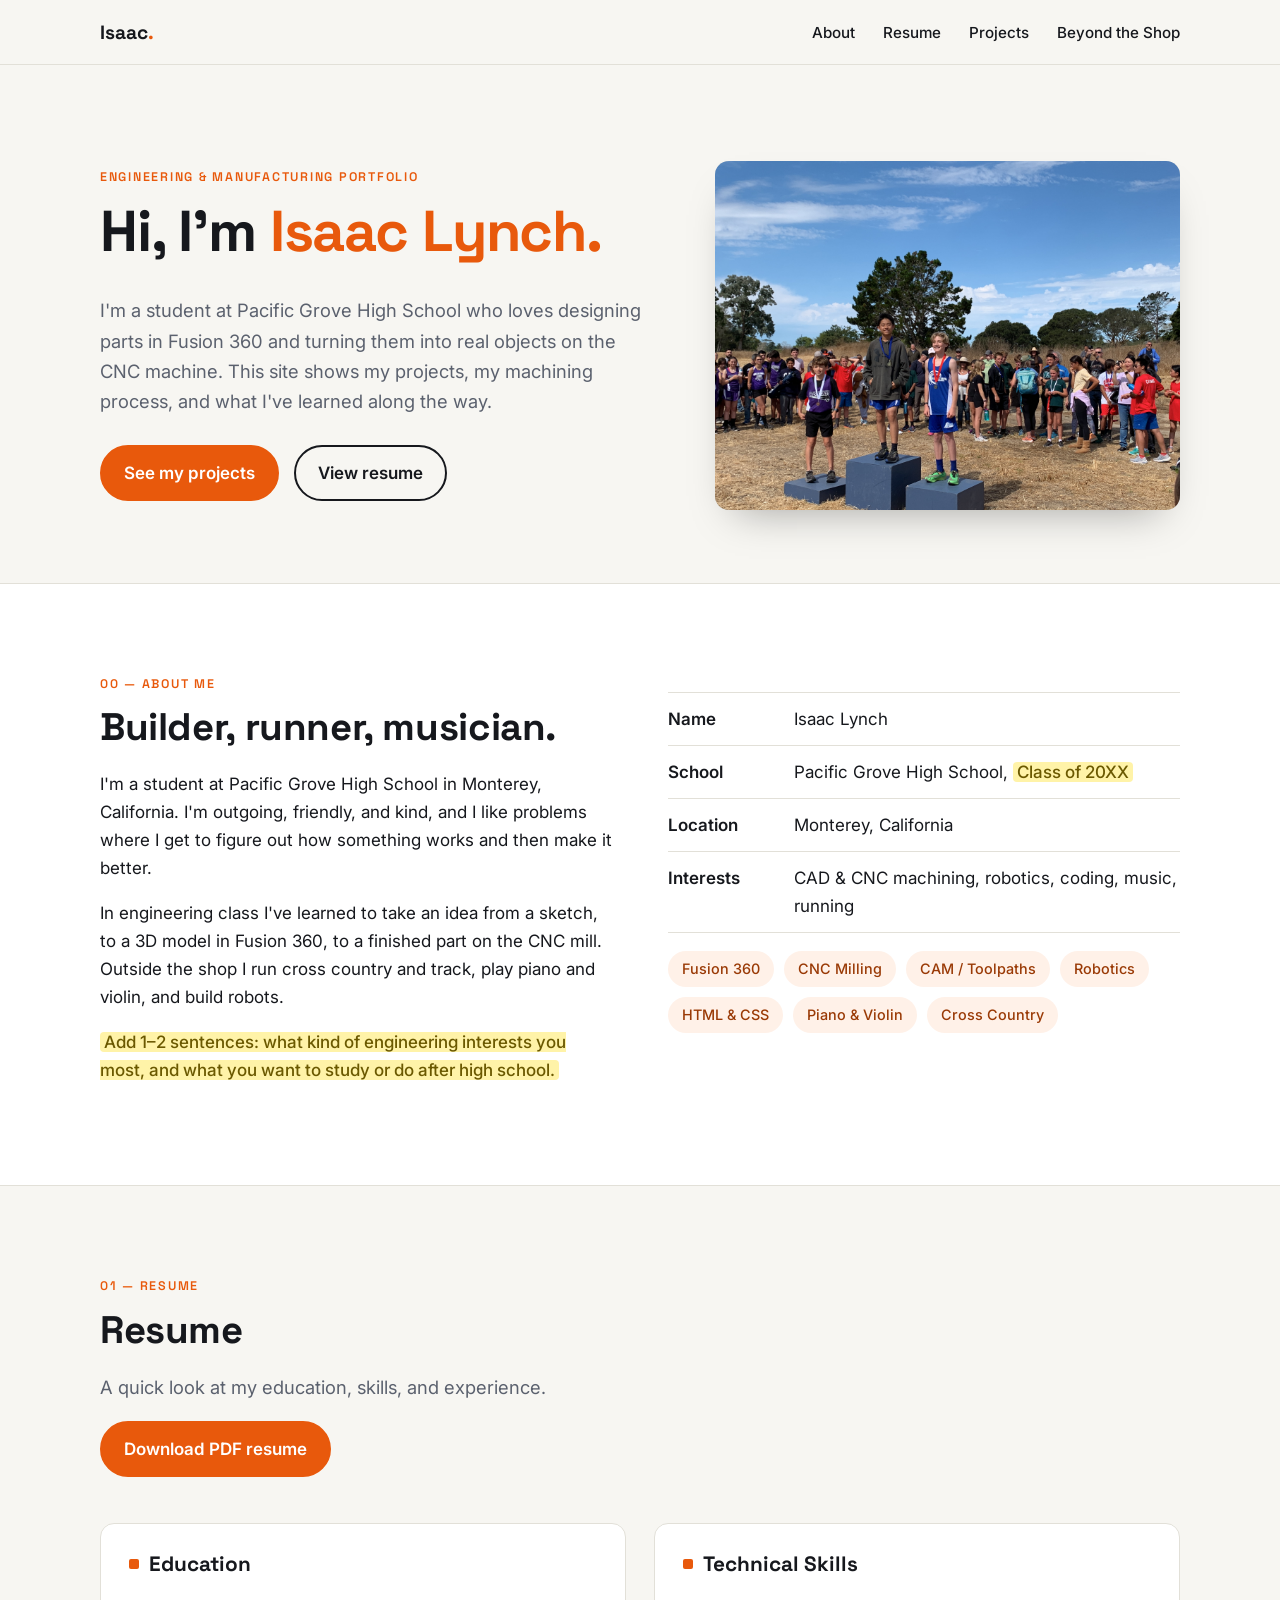
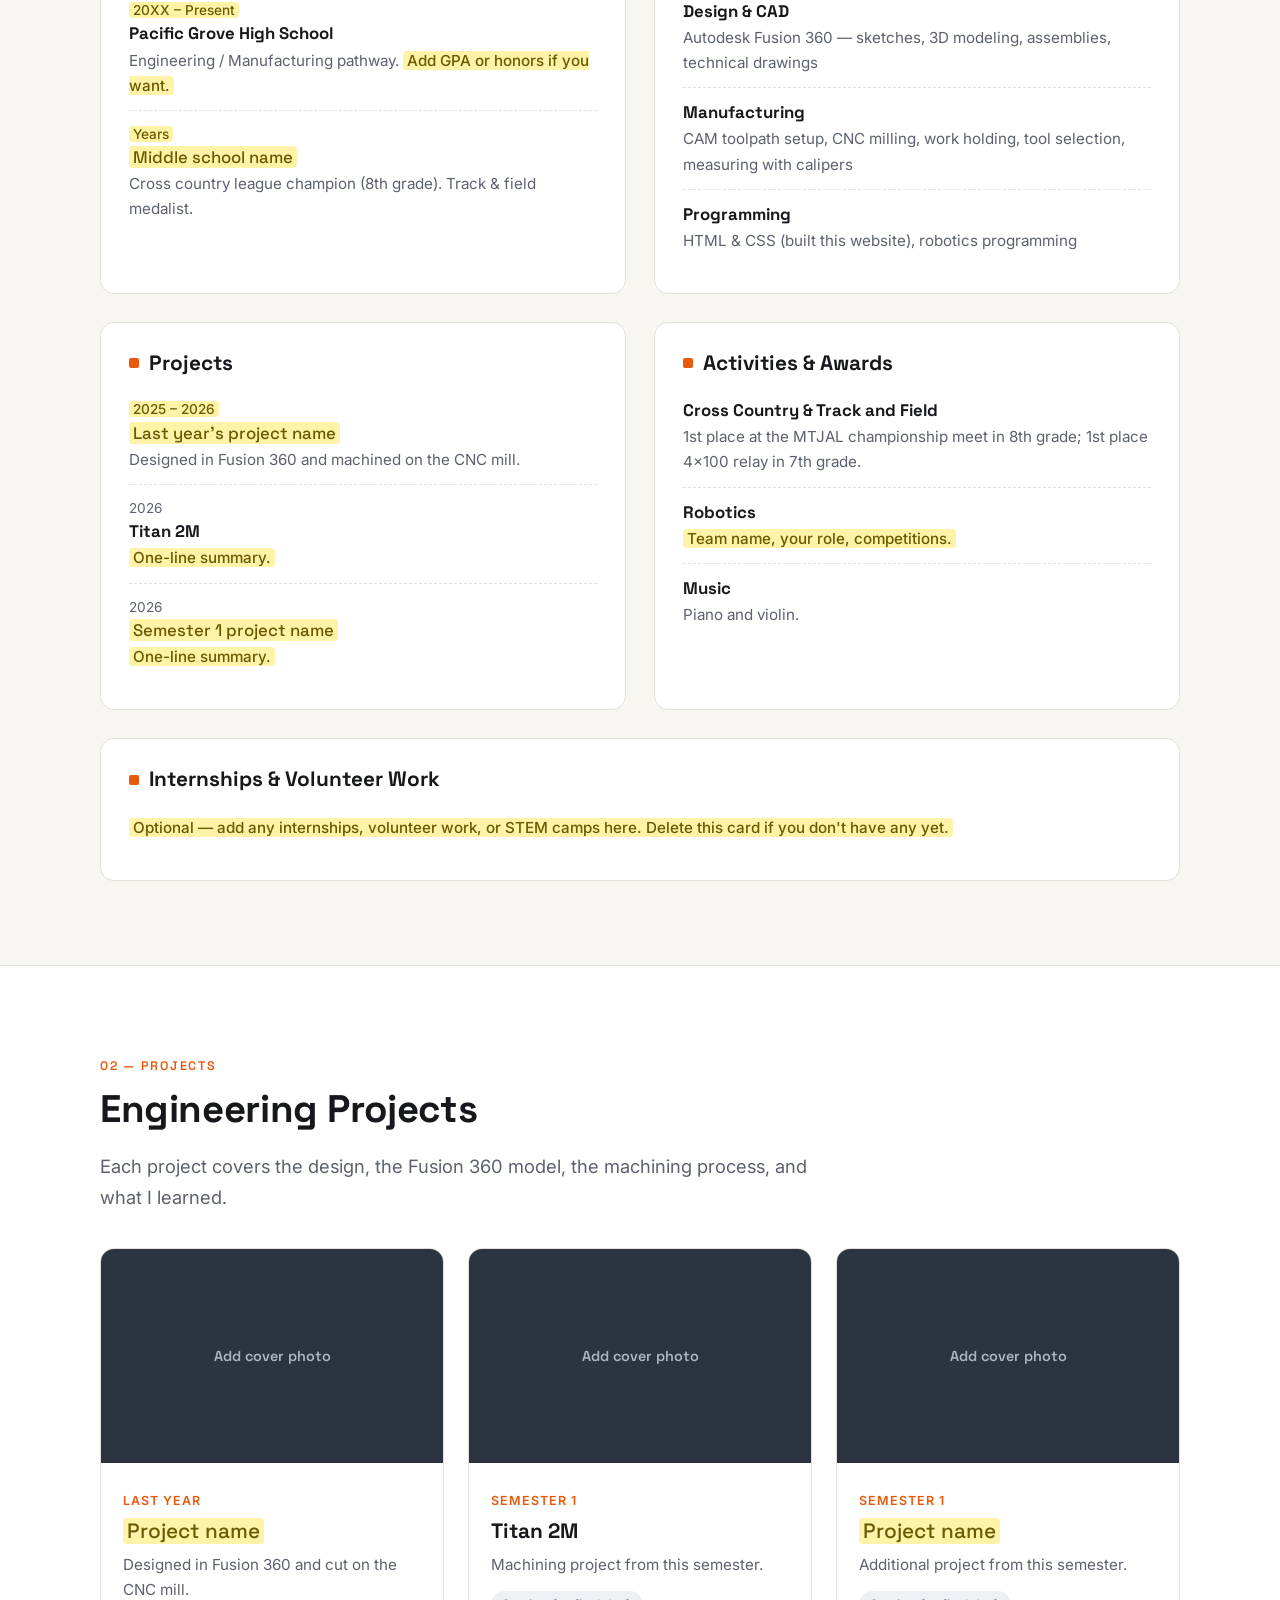
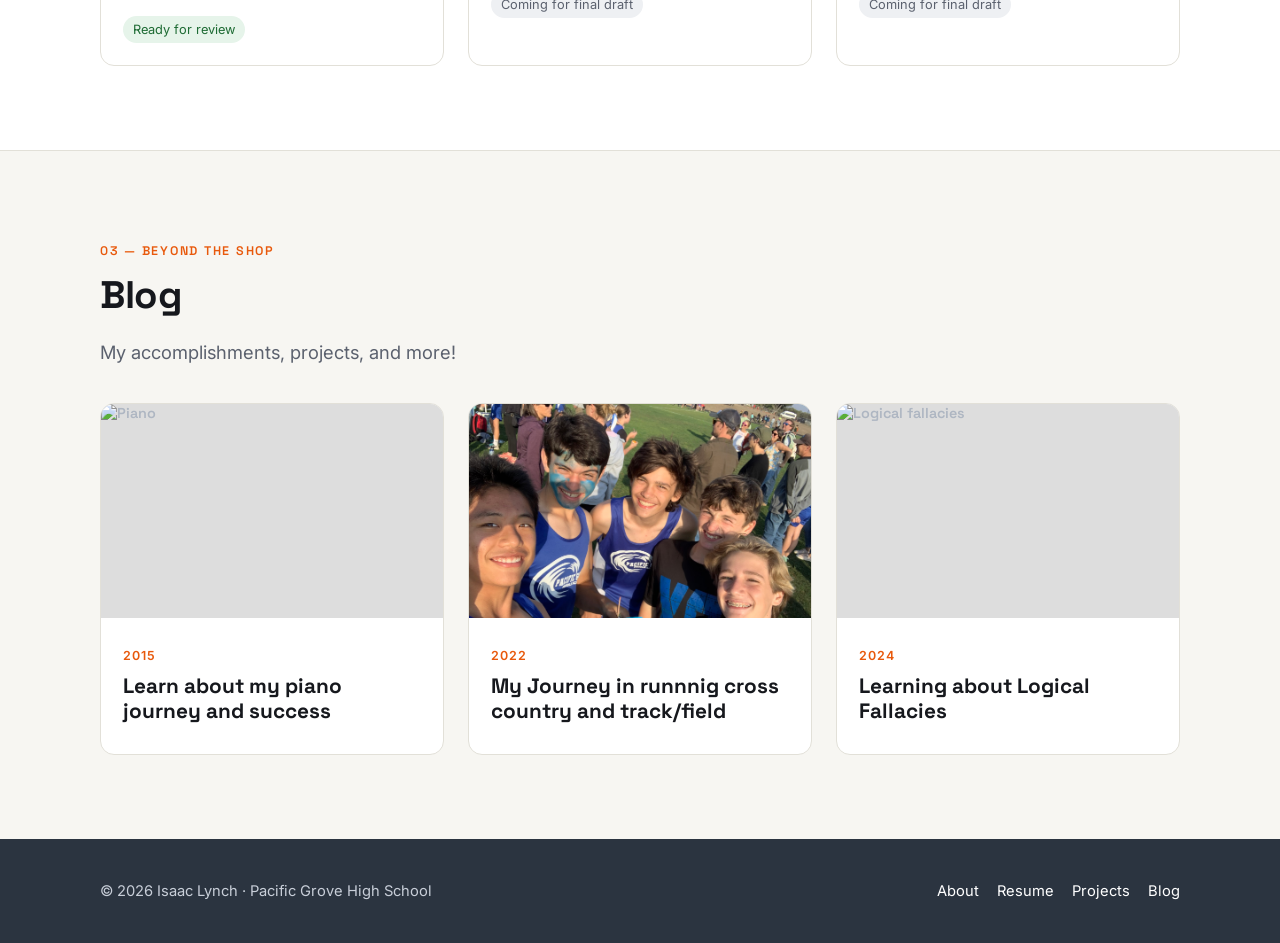
==== index.html @ 179b3a14 "changed structure of website" ====
<!DOCTYPE html>
<html lang="en">
<head>
  <meta charset="utf-8">
  <meta name="viewport" content="width=device-width, initial-scale=1">
  <title>Isaac Lynch | Engineering Portfolio</title>
  <link rel="preconnect" href="https://fonts.googleapis.com">
  <link href="https://fonts.googleapis.com/css2?family=Inter:wght@400;500;600&family=Space+Grotesk:wght@500;600;700&display=swap" rel="stylesheet">
  <link rel="stylesheet" href="css/site.css">
</head>
<body>

  <!-- NAV -->
  <nav class="nav">
    <div class="wrap">
      <a class="brand" href="index.html">Isaac<span>.</span></a>
      <button class="nav-toggle" aria-label="Menu" onclick="document.getElementById('menu').classList.toggle('open')">Menu</button>
      <ul id="menu">
        <li><a href="#about">About</a></li>
        <li><a href="#resume">Resume</a></li>
        <li><a href="#projects">Projects</a></li>
        <li><a href="#beyond">Beyond the Shop</a></li>
      </ul>
    </div>
  </nav>

  <!-- HERO -->
  <header class="hero">
    <div class="wrap">
      <div>
        <span class="eyebrow">Engineering &amp; Manufacturing Portfolio</span>
        <h1>Hi, I'm <span>Isaac Lynch.</span></h1>
        <p class="lead">I'm a student at Pacific Grove High School who loves designing parts in Fusion 360 and turning them into real objects on the CNC machine. This site shows my projects, my machining process, and what I've learned along the way.</p>
        <a class="btn" href="#projects">See my projects</a>
        <a class="btn ghost" href="#resume">View resume</a>
      </div>
      <div class="hero-img">
        <!-- TODO: replace with a photo of you working at the CNC machine -->
        <img src="images/podium.JPG" alt="Isaac Lynch">
      </div>
    </div>
  </header>

  <!-- 0. ABOUT -->
  <section id="about" class="alt">
    <div class="wrap about-grid">
      <div>
        <span class="eyebrow">00 — About me</span>
        <h2>Builder, runner, musician.</h2>
        <p>I'm a student at Pacific Grove High School in Monterey, California. I'm outgoing, friendly, and kind, and I like problems where I get to figure out how something works and then make it better.</p>
        <p>In engineering class I've learned to take an idea from a sketch, to a 3D model in Fusion 360, to a finished part on the CNC mill. Outside the shop I run cross country and track, play piano and violin, and build robots.</p>
        <p><span class="todo">Add 1–2 sentences: what kind of engineering interests you most, and what you want to study or do after high school.</span></p>
      </div>
      <div>
        <ul class="facts">
          <li><b>Name</b><span>Isaac Lynch</span></li>
          <li><b>School</b><span>Pacific Grove High School, <span class="todo">Class of 20XX</span></span></li>
          <li><b>Location</b><span>Monterey, California</span></li>
          <li><b>Interests</b><span>CAD &amp; CNC machining, robotics, coding, music, running</span></li>
        </ul>
        <div class="chips">
          <span class="chip">Fusion 360</span>
          <span class="chip">CNC Milling</span>
          <span class="chip">CAM / Toolpaths</span>
          <span class="chip">Robotics</span>
          <span class="chip">HTML &amp; CSS</span>
          <span class="chip">Piano &amp; Violin</span>
          <span class="chip">Cross Country</span>
        </div>
      </div>
    </div>
  </section>

  <!-- 1. RESUME -->
  <section id="resume">
    <div class="wrap">
      <span class="eyebrow">01 — Resume</span>
      <h2>Resume</h2>
      <p class="lead">A quick look at my education, skills, and experience.</p>
      <!-- TODO: export your resume as PDF, save it as resume.pdf in this folder -->
      <a class="btn" href="resume.pdf" target="_blank">Download PDF resume</a>

      <div class="resume">
        <div class="card">
          <h3>Education</h3>
          <div class="entry">
            <div class="when"><span class="todo">20XX – Present</span></div>
            <h4>Pacific Grove High School</h4>
            <p>Engineering / Manufacturing pathway. <span class="todo">Add GPA or honors if you want.</span></p>
          </div>
          <div class="entry">
            <div class="when"><span class="todo">Years</span></div>
            <h4><span class="todo">Middle school name</span></h4>
            <p>Cross country league champion (8th grade). Track &amp; field medalist.</p>
          </div>
        </div>

        <div class="card">
          <h3>Technical Skills</h3>
          <div class="entry">
            <h4>Design &amp; CAD</h4>
            <p>Autodesk Fusion 360 — sketches, 3D modeling, assemblies, technical drawings</p>
          </div>
          <div class="entry">
            <h4>Manufacturing</h4>
            <p>CAM toolpath setup, CNC milling, work holding, tool selection, measuring with calipers</p>
          </div>
          <div class="entry">
            <h4>Programming</h4>
            <p>HTML &amp; CSS (built this website), robotics programming</p>
          </div>
        </div>

        <div class="card">
          <h3>Projects</h3>
          <div class="entry">
            <div class="when"><span class="todo">2025 – 2026</span></div>
            <h4><span class="todo">Last year's project name</span></h4>
            <p>Designed in Fusion 360 and machined on the CNC mill.</p>
          </div>
          <div class="entry">
            <div class="when">2026</div>
            <h4>Titan 2M</h4>
            <p><span class="todo">One-line summary.</span></p>
          </div>
          <div class="entry">
            <div class="when">2026</div>
            <h4><span class="todo">Semester 1 project name</span></h4>
            <p><span class="todo">One-line summary.</span></p>
          </div>
        </div>

        <div class="card">
          <h3>Activities &amp; Awards</h3>
          <div class="entry">
            <h4>Cross Country &amp; Track and Field</h4>
            <p>1st place at the MTJAL championship meet in 8th grade; 1st place 4x100 relay in 7th grade.</p>
          </div>
          <div class="entry">
            <h4>Robotics</h4>
            <p><span class="todo">Team name, your role, competitions.</span></p>
          </div>
          <div class="entry">
            <h4>Music</h4>
            <p>Piano and violin.</p>
          </div>
        </div>

        <div class="card wide">
          <h3>Internships &amp; Volunteer Work</h3>
          <div class="entry">
            <p><span class="todo">Optional — add any internships, volunteer work, or STEM camps here. Delete this card if you don't have any yet.</span></p>
          </div>
        </div>
      </div>
    </div>
  </section>

  <!-- 2–4. PROJECTS -->
  <section id="projects" class="alt">
    <div class="wrap">
      <span class="eyebrow">02 — Projects</span>
      <h2>Engineering Projects</h2>
      <p class="lead">Each project covers the design, the Fusion 360 model, the machining process, and what I learned.</p>

      <div class="grid-3">
        <a class="pcard" href="project-last-year.html">
          <div class="thumb"><!-- TODO: <img src="images/projects/last-year-cover.jpg" alt=""> -->Add cover photo</div>
          <div class="body">
            <span class="tag">Last year</span>
            <h3><span class="todo">Project name</span></h3>
            <p>Designed in Fusion 360 and cut on the CNC mill.</p>
            <span class="status ready">Ready for review</span>
          </div>
        </a>
        <a class="pcard" href="titan-2m.html">
          <div class="thumb">Add cover photo</div>
          <div class="body">
            <span class="tag">Semester 1</span>
            <h3>Titan 2M</h3>
            <p>Machining project from this semester.</p>
            <span class="status">Coming for final draft</span>
          </div>
        </a>
        <a class="pcard" href="semester-1-project.html">
          <div class="thumb">Add cover photo</div>
          <div class="body">
            <span class="tag">Semester 1</span>
            <h3><span class="todo">Project name</span></h3>
            <p>Additional project from this semester.</p>
            <span class="status">Coming for final draft</span>
          </div>
        </a>
      </div>
    </div>
  </section>

  <!-- BEYOND THE SHOP (existing blog posts) -->
  <section id="beyond">
    <div class="wrap">
      <span class="eyebrow">03 — Beyond the shop</span>
      <h2>Blog</h2>
      <p class="lead">My accomplishments, projects, and more!</p>

      <div class="grid-3">
        <a class="pcard bcard" href="blog-1.html">
          <div class="thumb"><img src="images/piano.jpeg" alt="Piano"></div>
          <div class="body">
            <span class="tag">2015</span>
            <h3>Learn about my piano journey and success</h3>
          </div>
        </a>
        <a class="pcard bcard" href="blog-2.html">
          <div class="thumb"><img src="images/crosscountry.jpg" alt="Cross country"></div>
          <div class="body">
            <span class="tag">2022</span>
            <h3>My Journey in runnnig cross country and track/field</h3>
          </div>
        </a>
        <a class="pcard bcard" href="blog-3.html">
          <div class="thumb"><img src="images/logical.jpg" alt="Logical fallacies"></div>
          <div class="body">
            <span class="tag">2024</span>
            <h3>Learning about Logical Fallacies</h3>
          </div>
        </a>
      </div>
    </div>
  </section>

  <footer>
    <div class="wrap">
      <span>&copy; 2026 Isaac Lynch · Pacific Grove High School</span>
      <span><a href="#about">About</a><a href="#resume">Resume</a><a href="#projects">Projects</a><a href="#beyond">Blog</a></span>
    </div>
  </footer>

</body>
</html>
---- css/site.css ----
/* Isaac Lynch — Portfolio styles (custom, replaces template CSS) */
:root {
  --bg: #f7f6f2;
  --surface: #ffffff;
  --ink: #16181d;
  --muted: #5b616e;
  --line: #e2e0d8;
  --accent: #e8590c;      /* machining orange */
  --accent-soft: #fff1e8;
  --steel: #2b3440;
  --radius: 14px;
  --max: 1120px;
}

* { box-sizing: border-box; }
html { scroll-behavior: smooth; }
body {
  margin: 0;
  background: var(--bg);
  color: var(--ink);
  font-family: "Inter", system-ui, -apple-system, Segoe UI, Roboto, sans-serif;
  font-size: 17px;
  line-height: 1.65;
}
img { max-width: 100%; display: block; }
a { color: var(--accent); }
h1, h2, h3, h4 { font-family: "Space Grotesk", "Inter", sans-serif; line-height: 1.2; margin: 0 0 .5em; }
h1 { font-size: clamp(2.2rem, 5vw, 3.6rem); letter-spacing: -0.02em; }
h2 { font-size: clamp(1.7rem, 3.2vw, 2.4rem); letter-spacing: -0.01em; }
h3 { font-size: 1.3rem; }
p { margin: 0 0 1em; }

.wrap { max-width: var(--max); margin: 0 auto; padding: 0 20px; }
section { padding: 84px 0; }
section.alt { background: var(--surface); border-top: 1px solid var(--line); border-bottom: 1px solid var(--line); }

.eyebrow {
  display: inline-block;
  font: 600 .78rem/1 "Space Grotesk", sans-serif;
  text-transform: uppercase;
  letter-spacing: .14em;
  color: var(--accent);
  margin-bottom: 14px;
}
.lead { font-size: 1.15rem; color: var(--muted); max-width: 62ch; }

/* ---------- Nav ---------- */
.nav {
  position: sticky; top: 0; z-index: 50;
  background: rgba(247, 246, 242, .92);
  backdrop-filter: blur(8px);
  border-bottom: 1px solid var(--line);
}
.nav .wrap { display: flex; align-items: center; justify-content: space-between; height: 64px; }
.brand { font: 700 1.2rem "Space Grotesk", sans-serif; color: var(--ink); text-decoration: none; }
.brand span { color: var(--accent); }
.nav ul { list-style: none; display: flex; gap: 28px; margin: 0; padding: 0; }
.nav ul a { color: var(--ink); text-decoration: none; font-weight: 500; font-size: .95rem; }
.nav ul a:hover { color: var(--accent); }
.nav-toggle { display: none; background: none; border: 1px solid var(--line); border-radius: 8px; padding: 6px 12px; font: inherit; cursor: pointer; }
@media (max-width: 760px) {
  .nav-toggle { display: block; }
  .nav ul { display: none; position: absolute; top: 64px; left: 0; right: 0; flex-direction: column; gap: 0; background: var(--bg); border-bottom: 1px solid var(--line); }
  .nav ul.open { display: flex; }
  .nav ul a { display: block; padding: 14px 20px; border-top: 1px solid var(--line); }
}

/* ---------- Hero ---------- */
.hero { padding: 96px 0 72px; }
.hero .wrap { display: grid; grid-template-columns: 1.2fr 1fr; gap: 56px; align-items: center; }
.hero h1 span { color: var(--accent); }
.hero .lead { margin-bottom: 28px; }
.hero-img { border-radius: var(--radius); overflow: hidden; aspect-ratio: 4 / 3; background: var(--line); box-shadow: 0 20px 40px -20px rgba(0,0,0,.35); }
.hero-img img { width: 100%; height: 100%; object-fit: cover; }
.btn {
  display: inline-block; padding: 12px 22px; border-radius: 999px;
  background: var(--accent); color: #fff; text-decoration: none; font-weight: 600;
  border: 2px solid var(--accent); margin: 0 10px 10px 0;
}
.btn.ghost { background: transparent; color: var(--ink); border-color: var(--ink); }
.btn:hover { filter: brightness(.95); }
@media (max-width: 860px) { .hero .wrap { grid-template-columns: 1fr; } }

/* ---------- About ---------- */
.about-grid { display: grid; grid-template-columns: 1fr 1fr; gap: 56px; align-items: start; }
.facts { list-style: none; padding: 0; margin: 24px 0 0; border-top: 1px solid var(--line); }
.facts li { display: flex; gap: 16px; padding: 12px 0; border-bottom: 1px solid var(--line); }
.facts li b { min-width: 110px; font-weight: 600; }
.chips { display: flex; flex-wrap: wrap; gap: 10px; margin-top: 18px; }
.chip { padding: 6px 14px; border-radius: 999px; background: var(--accent-soft); color: #9a3a06; font-size: .9rem; font-weight: 500; }
@media (max-width: 860px) { .about-grid { grid-template-columns: 1fr; } }

/* ---------- Resume ---------- */
.resume { display: grid; grid-template-columns: 1fr 1fr; gap: 28px; margin-top: 36px; }
.card { background: var(--surface); border: 1px solid var(--line); border-radius: var(--radius); padding: 28px; }
section.alt .card { background: var(--bg); }
.card h3 { display: flex; align-items: center; gap: 10px; }
.card h3::before { content: ""; width: 10px; height: 10px; border-radius: 2px; background: var(--accent); }
.entry { padding: 12px 0; border-top: 1px dashed var(--line); }
.entry:first-of-type { border-top: 0; }
.entry .when { font-size: .85rem; color: var(--muted); }
.entry h4 { margin: 2px 0 4px; font-size: 1.05rem; }
.entry p { margin: 0; color: var(--muted); font-size: .95rem; }
.resume .wide { grid-column: 1 / -1; }
@media (max-width: 760px) { .resume { grid-template-columns: 1fr; } }

/* ---------- Project cards ---------- */
.grid-3 { display: grid; grid-template-columns: repeat(3, 1fr); gap: 24px; margin-top: 36px; }
.pcard { background: var(--surface); border: 1px solid var(--line); border-radius: var(--radius); overflow: hidden; text-decoration: none; color: inherit; display: flex; flex-direction: column; transition: transform .2s, box-shadow .2s; }
.pcard:hover { transform: translateY(-4px); box-shadow: 0 18px 30px -18px rgba(0,0,0,.35); }
.pcard .thumb { aspect-ratio: 16 / 10; background: var(--steel); display: grid; place-items: center; color: #aeb6c2; font: 600 .9rem "Space Grotesk", sans-serif; overflow: hidden; }
.pcard .thumb img { width: 100%; height: 100%; object-fit: cover; }
.pcard .body { padding: 22px; flex: 1; }
.pcard .tag { font-size: .78rem; font-weight: 600; letter-spacing: .08em; text-transform: uppercase; color: var(--accent); }
.pcard h3 { margin: 6px 0 8px; }
.pcard p { color: var(--muted); font-size: .95rem; margin: 0; }
.pcard .status { display: inline-block; margin-top: 14px; font-size: .8rem; padding: 3px 10px; border-radius: 999px; background: #eef0f3; color: var(--muted); }
.pcard .status.ready { background: #e6f4ea; color: #1e6b34; }
@media (max-width: 900px) { .grid-3 { grid-template-columns: 1fr 1fr; } }
@media (max-width: 600px) { .grid-3 { grid-template-columns: 1fr; } }

/* ---------- Project page ---------- */
.p-hero { padding: 72px 0 40px; }
.p-hero .meta { display: flex; flex-wrap: wrap; gap: 10px; margin-top: 18px; }
.toc { display: flex; flex-wrap: wrap; gap: 8px; margin: 28px 0 0; padding: 0; list-style: none; }
.toc a { display: block; padding: 6px 14px; border: 1px solid var(--line); border-radius: 999px; text-decoration: none; color: var(--ink); font-size: .9rem; background: var(--surface); }
.toc a:hover { border-color: var(--accent); color: var(--accent); }
.p-section { padding: 56px 0; border-top: 1px solid var(--line); }
.p-section h2 { display: flex; align-items: baseline; gap: 14px; }
.p-section h2 small { font: 600 .9rem "Space Grotesk", sans-serif; color: var(--accent); }
.gallery { display: grid; grid-template-columns: repeat(3, 1fr); gap: 16px; margin-top: 20px; }
.gallery figure { margin: 0; }
.gallery figcaption { font-size: .85rem; color: var(--muted); margin-top: 6px; }
.ph {
  aspect-ratio: 4 / 3; border: 2px dashed #c9c5b8; border-radius: 12px;
  display: grid; place-items: center; text-align: center; padding: 16px;
  color: var(--muted); font-size: .9rem; background: repeating-linear-gradient(45deg, #faf9f6, #faf9f6 10px, #f3f1ea 10px, #f3f1ea 20px);
}
.ph.wide { aspect-ratio: 16 / 9; }
.gallery img { border-radius: 12px; aspect-ratio: 4 / 3; object-fit: cover; width: 100%; }
.cad { display: grid; grid-template-columns: 1.4fr 1fr; gap: 28px; align-items: center; }
@media (max-width: 760px) { .gallery { grid-template-columns: 1fr 1fr; } .cad { grid-template-columns: 1fr; } }

table.tools { width: 100%; border-collapse: collapse; margin-top: 20px; background: var(--surface); border-radius: var(--radius); overflow: hidden; border: 1px solid var(--line); font-size: .95rem; }
table.tools th, table.tools td { text-align: left; padding: 14px 16px; border-bottom: 1px solid var(--line); vertical-align: top; }
table.tools th { background: var(--steel); color: #fff; font: 600 .85rem "Space Grotesk", sans-serif; letter-spacing: .04em; text-transform: uppercase; }
table.tools tr:last-child td { border-bottom: 0; }
.table-scroll { overflow-x: auto; }
.steps { counter-reset: step; list-style: none; padding: 0; margin: 20px 0 0; }
.steps li { counter-increment: step; position: relative; padding: 0 0 18px 52px; }
.steps li::before { content: counter(step); position: absolute; left: 0; top: 0; width: 34px; height: 34px; border-radius: 50%; background: var(--accent); color: #fff; display: grid; place-items: center; font: 700 .95rem "Space Grotesk", sans-serif; }
.callout { background: var(--accent-soft); border-left: 4px solid var(--accent); padding: 20px 24px; border-radius: 0 12px 12px 0; }
.pager { display: flex; justify-content: space-between; gap: 16px; padding: 40px 0 0; flex-wrap: wrap; }

/* ---------- Placeholder marker (delete as you fill in) ---------- */
.todo { background: #fff3a8; color: #6b5900; padding: 0 4px; border-radius: 4px; font-weight: 500; }

/* ---------- Blog cards & posts ---------- */
.bcard .thumb { background: #ddd; }
.post { max-width: 760px; margin: 0 auto; padding: 56px 20px 80px; }
.post h2 { margin-top: 1.6em; }
.post h3, .post h5 { font-family: "Space Grotesk", sans-serif; margin-top: 1.6em; }
.post h5 { font-size: 1.1rem; }
.post img { border-radius: 12px; margin: 18px 0 24px; }
.back { display: inline-block; margin-bottom: 24px; text-decoration: none; font-weight: 600; }

/* ---------- Footer ---------- */
footer { background: var(--steel); color: #c8ced8; padding: 40px 0; font-size: .92rem; }
footer .wrap { display: flex; justify-content: space-between; flex-wrap: wrap; gap: 16px; }
footer a { color: #fff; text-decoration: none; margin-left: 18px; }
footer a:first-child { margin-left: 0; }
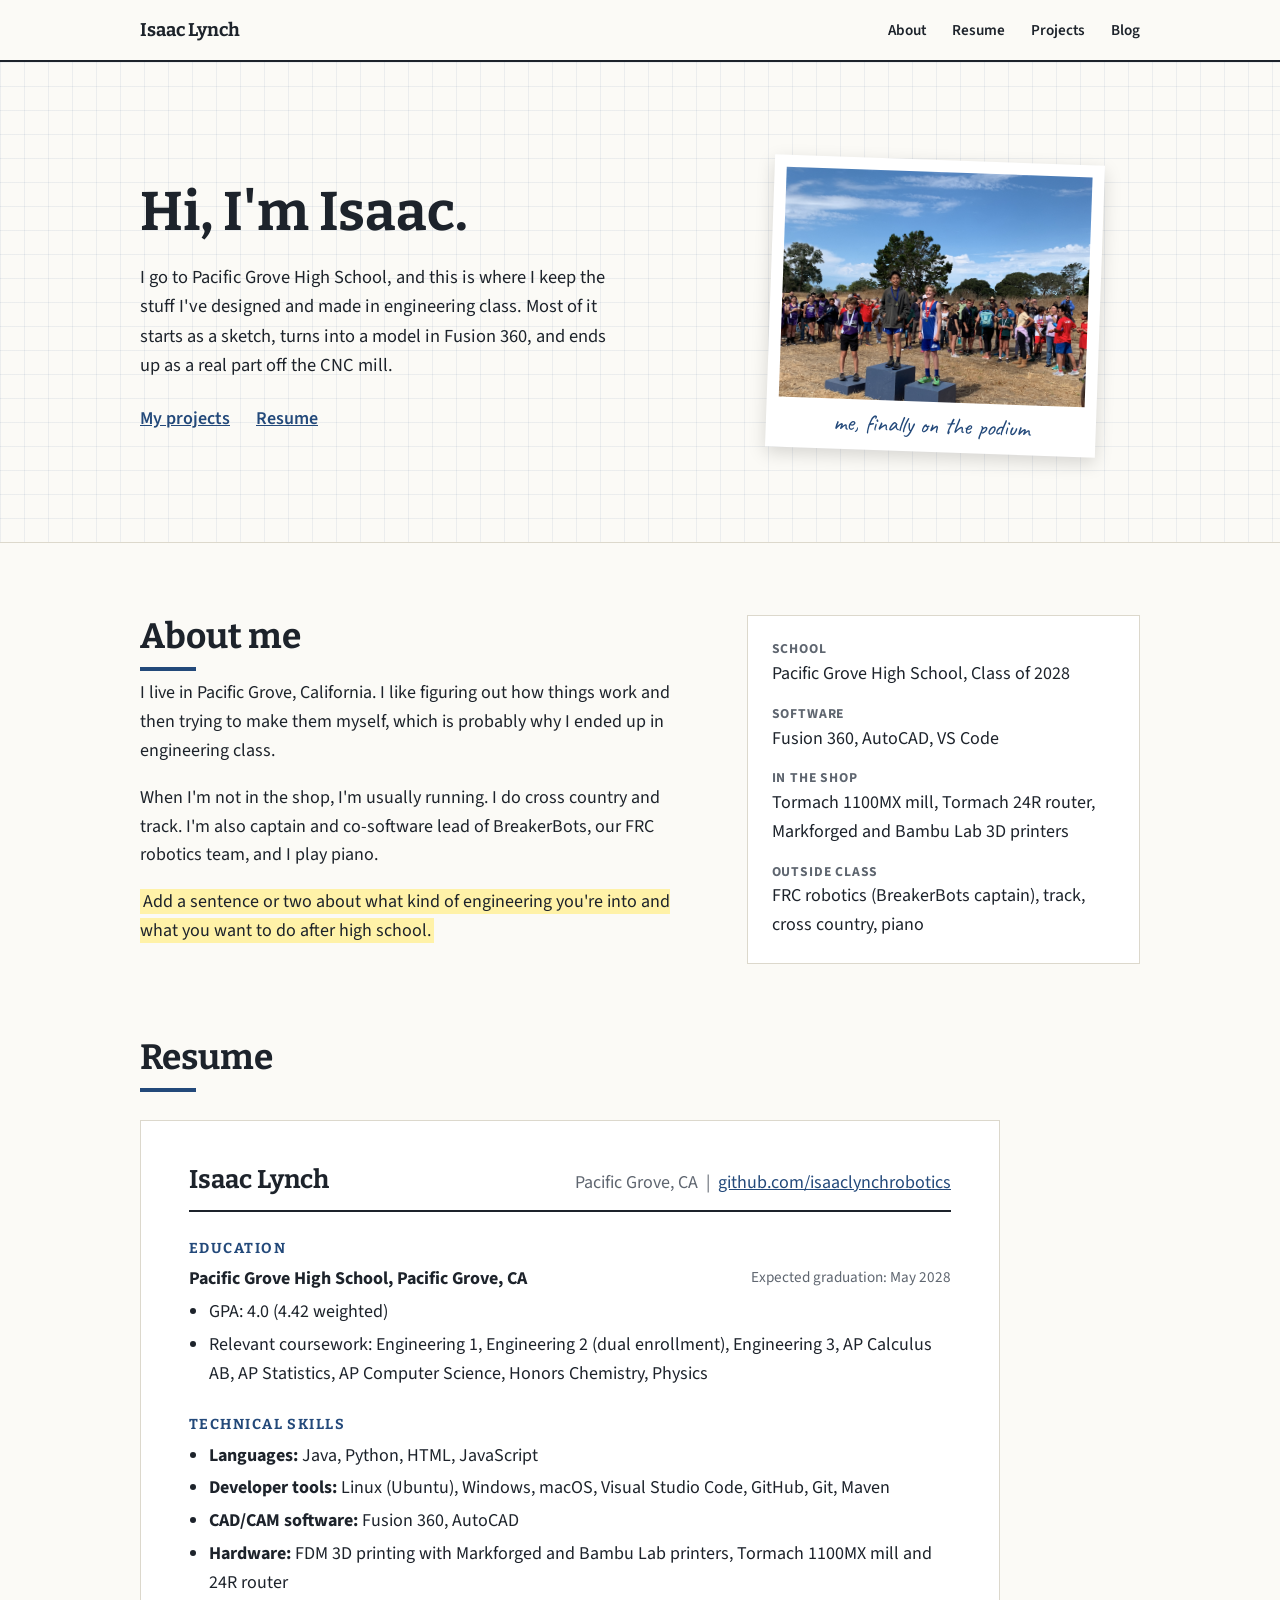
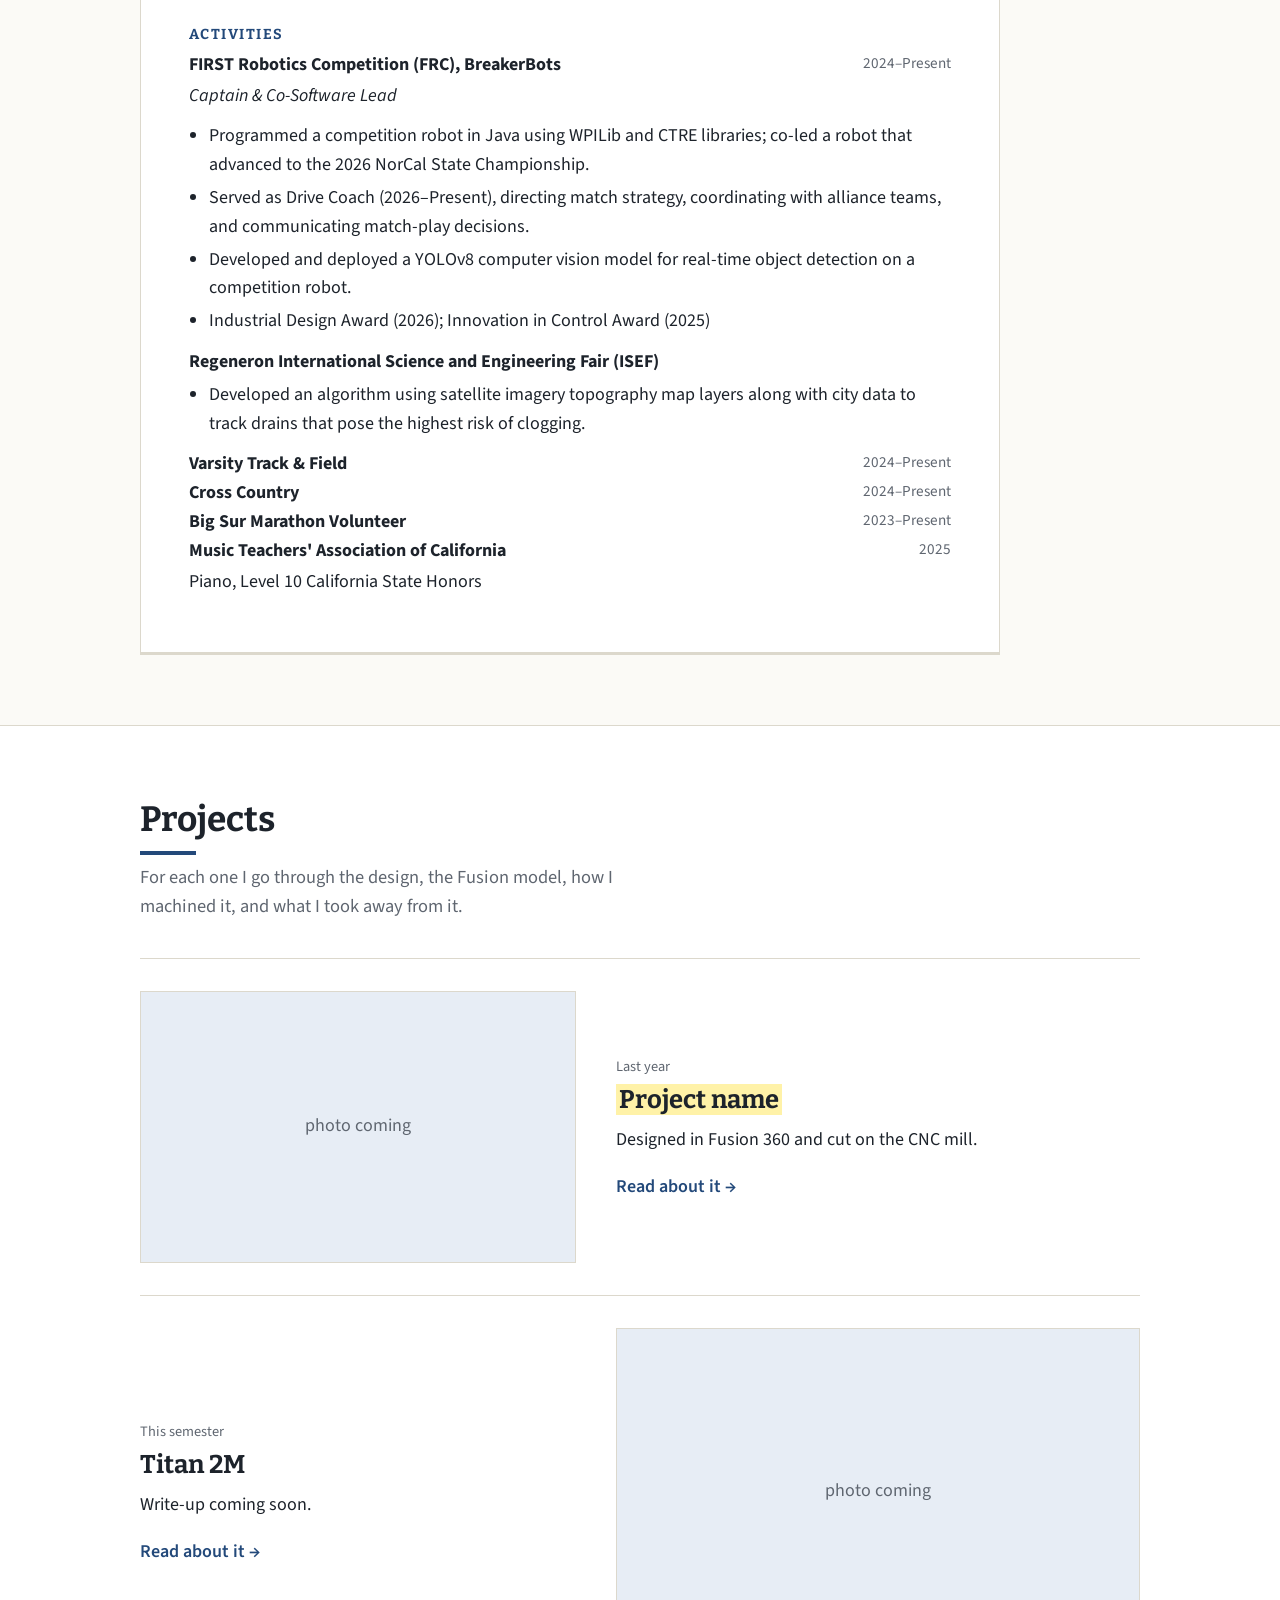
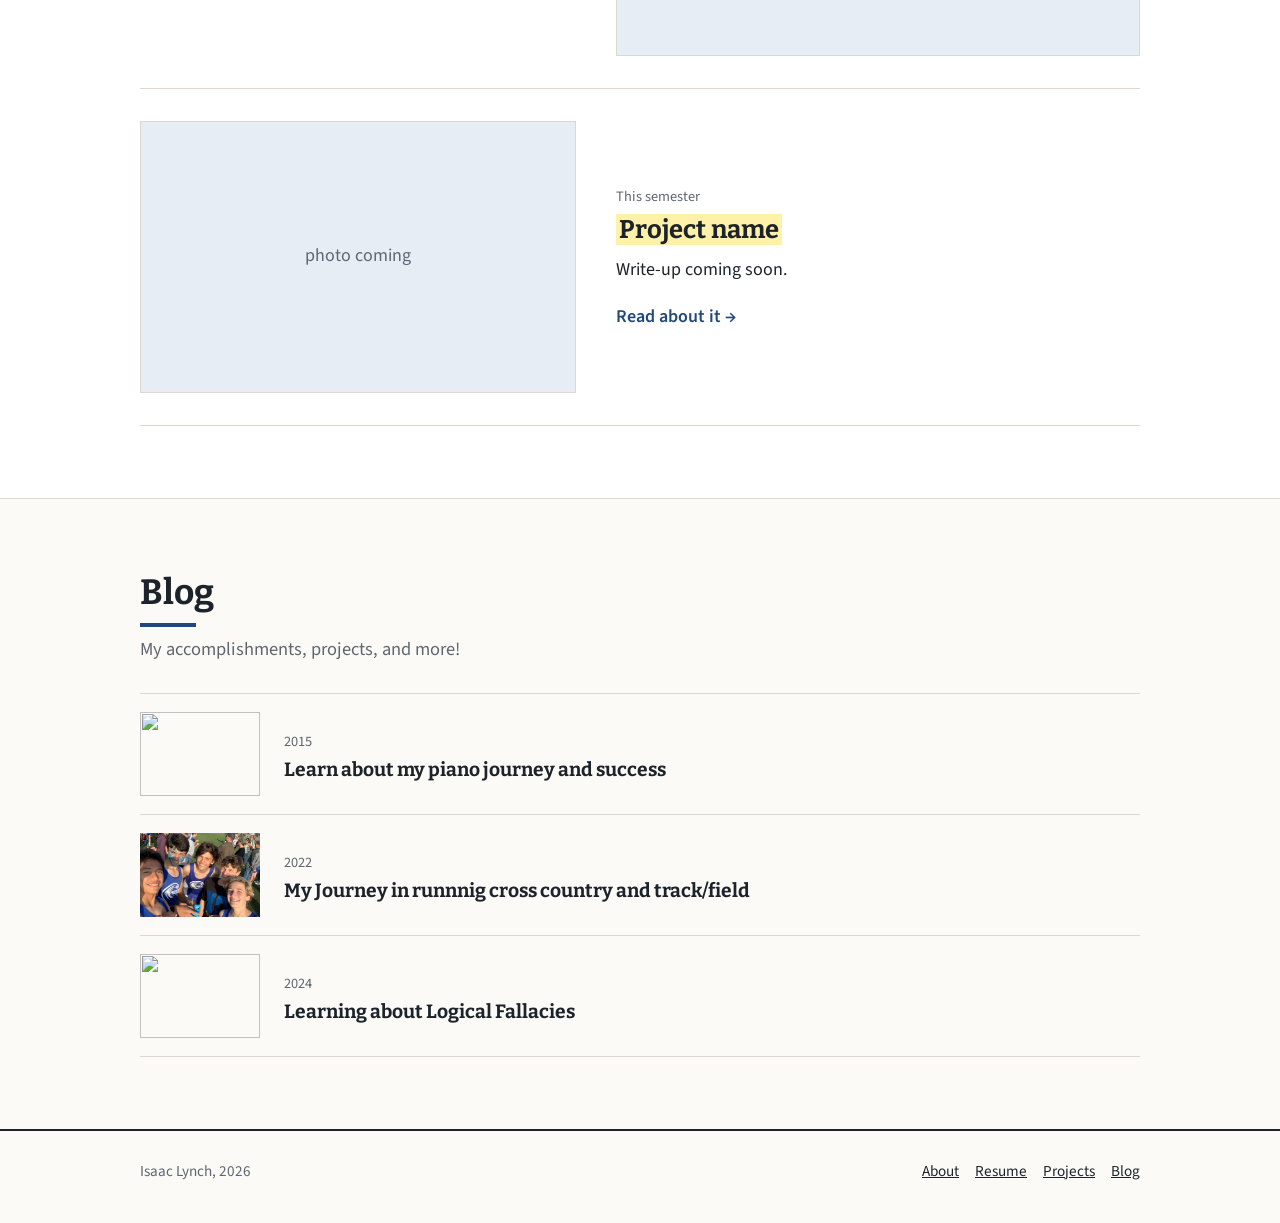
==== commit aba89633: "added domain name and license back Also added resume" ====
--- a/index.html
+++ b/index.html
@@ -3,235 +3,169 @@
 <head>
   <meta charset="utf-8">
   <meta name="viewport" content="width=device-width, initial-scale=1">
-  <title>Isaac Lynch | Engineering Portfolio</title>
+  <title>Isaac Lynch</title>
   <link rel="preconnect" href="https://fonts.googleapis.com">
-  <link href="https://fonts.googleapis.com/css2?family=Inter:wght@400;500;600&family=Space+Grotesk:wght@500;600;700&display=swap" rel="stylesheet">
+  <link href="https://fonts.googleapis.com/css2?family=Bitter:wght@600;700&family=Caveat:wght@500&family=Source+Sans+3:wght@400;600;700&display=swap" rel="stylesheet">
   <link rel="stylesheet" href="css/site.css">
 </head>
 <body>
 
-  <!-- NAV -->
   <nav class="nav">
     <div class="wrap">
-      <a class="brand" href="index.html">Isaac<span>.</span></a>
+      <a class="brand" href="index.html">Isaac Lynch</a>
       <button class="nav-toggle" aria-label="Menu" onclick="document.getElementById('menu').classList.toggle('open')">Menu</button>
       <ul id="menu">
         <li><a href="#about">About</a></li>
         <li><a href="#resume">Resume</a></li>
         <li><a href="#projects">Projects</a></li>
-        <li><a href="#beyond">Beyond the Shop</a></li>
+        <li><a href="#blog">Blog</a></li>
       </ul>
     </div>
   </nav>
 
-  <!-- HERO -->
   <header class="hero">
     <div class="wrap">
       <div>
-        <span class="eyebrow">Engineering &amp; Manufacturing Portfolio</span>
-        <h1>Hi, I'm <span>Isaac Lynch.</span></h1>
-        <p class="lead">I'm a student at Pacific Grove High School who loves designing parts in Fusion 360 and turning them into real objects on the CNC machine. This site shows my projects, my machining process, and what I've learned along the way.</p>
-        <a class="btn" href="#projects">See my projects</a>
-        <a class="btn ghost" href="#resume">View resume</a>
+        <h1>Hi, I'm Isaac.</h1>
+        <p>I go to Pacific Grove High School, and this is where I keep the stuff I've designed and made in engineering class. Most of it starts as a sketch, turns into a model in Fusion 360, and ends up as a real part off the CNC mill.</p>
+        <div class="links">
+          <a href="#projects">My projects</a>
+          <a href="#resume">Resume</a>
+        </div>
       </div>
-      <div class="hero-img">
-        <!-- TODO: replace with a photo of you working at the CNC machine -->
-        <img src="images/podium.JPG" alt="Isaac Lynch">
-      </div>
+      <figure class="polaroid">
+        <!-- swap this for a photo of you at the CNC machine when you have one -->
+        <img src="images/podium.JPG" alt="Isaac on the podium at a cross country meet">
+        <figcaption class="note">me, finally on the podium</figcaption>
+      </figure>
     </div>
   </header>
 
-  <!-- 0. ABOUT -->
-  <section id="about" class="alt">
+  <!-- ABOUT -->
+  <section id="about">
     <div class="wrap about-grid">
       <div>
-        <span class="eyebrow">00 — About me</span>
-        <h2>Builder, runner, musician.</h2>
-        <p>I'm a student at Pacific Grove High School in Monterey, California. I'm outgoing, friendly, and kind, and I like problems where I get to figure out how something works and then make it better.</p>
-        <p>In engineering class I've learned to take an idea from a sketch, to a 3D model in Fusion 360, to a finished part on the CNC mill. Outside the shop I run cross country and track, play piano and violin, and build robots.</p>
-        <p><span class="todo">Add 1–2 sentences: what kind of engineering interests you most, and what you want to study or do after high school.</span></p>
+        <h2 class="sec-title">About me</h2>
+        <p>I live in Pacific Grove, California. I like figuring out how things work and then trying to make them myself, which is probably why I ended up in engineering class.</p>
+        <p>When I'm not in the shop, I'm usually running. I do cross country and track. I'm also captain and co-software lead of BreakerBots, our FRC robotics team, and I play piano.</p>
+        <p><span class="todo">Add a sentence or two about what kind of engineering you're into and what you want to do after high school.</span></p>
       </div>
-      <div>
-        <ul class="facts">
-          <li><b>Name</b><span>Isaac Lynch</span></li>
-          <li><b>School</b><span>Pacific Grove High School, <span class="todo">Class of 20XX</span></span></li>
-          <li><b>Location</b><span>Monterey, California</span></li>
-          <li><b>Interests</b><span>CAD &amp; CNC machining, robotics, coding, music, running</span></li>
+      <dl class="facts">
+        <dt>School</dt>
+        <dd>Pacific Grove High School, Class of 2028</dd>
+        <dt>Software</dt>
+        <dd>Fusion 360, AutoCAD, VS Code</dd>
+        <dt>In the shop</dt>
+        <dd>Tormach 1100MX mill, Tormach 24R router, Markforged and Bambu Lab 3D printers</dd>
+        <dt>Outside class</dt>
+        <dd>FRC robotics (BreakerBots captain), track, cross country, piano</dd>
+      </dl>
+    </div>
+  </section>
+
+  <!-- RESUME -->
+  <section id="resume" style="padding-top:0">
+    <div class="wrap">
+      <h2 class="sec-title">Resume</h2>
+
+      <div class="resume-sheet">
+        <div class="top">
+          <h3>Isaac Lynch</h3>
+          <span>Pacific Grove, CA &nbsp;|&nbsp; <a href="https://github.com/isaaclynchrobotics" target="_blank">github.com/isaaclynchrobotics</a></span>
+        </div>
+
+        <h4>Education</h4>
+        <div class="row"><b>Pacific Grove High School, Pacific Grove, CA</b><span class="when">Expected graduation: May 2028</span></div>
+        <ul>
+          <li>GPA: 4.0 (4.42 weighted)</li>
+          <li>Relevant coursework: Engineering 1, Engineering 2 (dual enrollment), Engineering 3, AP Calculus AB, AP Statistics, AP Computer Science, Honors Chemistry, Physics</li>
         </ul>
-        <div class="chips">
-          <span class="chip">Fusion 360</span>
-          <span class="chip">CNC Milling</span>
-          <span class="chip">CAM / Toolpaths</span>
-          <span class="chip">Robotics</span>
-          <span class="chip">HTML &amp; CSS</span>
-          <span class="chip">Piano &amp; Violin</span>
-          <span class="chip">Cross Country</span>
-        </div>
+
+        <h4>Technical Skills</h4>
+        <ul>
+          <li><b>Languages:</b> Java, Python, HTML, JavaScript</li>
+          <li><b>Developer tools:</b> Linux (Ubuntu), Windows, macOS, Visual Studio Code, GitHub, Git, Maven</li>
+          <li><b>CAD/CAM software:</b> Fusion 360, AutoCAD</li>
+          <li><b>Hardware:</b> FDM 3D printing with Markforged and Bambu Lab printers, Tormach 1100MX mill and 24R router</li>
+        </ul>
+
+        <h4>Activities</h4>
+        <div class="row"><b>FIRST Robotics Competition (FRC), BreakerBots</b><span class="when">2024–Present</span></div>
+        <p><i>Captain &amp; Co-Software Lead</i></p>
+        <ul>
+          <li>Programmed a competition robot in Java using WPILib and CTRE libraries; co-led a robot that advanced to the 2026 NorCal State Championship.</li>
+          <li>Served as Drive Coach (2026–Present), directing match strategy, coordinating with alliance teams, and communicating match-play decisions.</li>
+          <li>Developed and deployed a YOLOv8 computer vision model for real-time object detection on a competition robot.</li>
+          <li>Industrial Design Award (2026); Innovation in Control Award (2025)</li>
+        </ul>
+        <div class="row"><b>Regeneron International Science and Engineering Fair (ISEF)</b></div>
+        <ul>
+          <li>Developed an algorithm using satellite imagery topography map layers along with city data to track drains that pose the highest risk of clogging.</li>
+        </ul>
+        <div class="row"><b>Varsity Track &amp; Field</b><span class="when">2024–Present</span></div>
+        <div class="row"><b>Cross Country</b><span class="when">2024–Present</span></div>
+        <div class="row"><b>Big Sur Marathon Volunteer</b><span class="when">2023–Present</span></div>
+        <div class="row"><b>Music Teachers' Association of California</b><span class="when">2025</span></div>
+        <p>Piano, Level 10 California State Honors</p>
       </div>
     </div>
   </section>
 
-  <!-- 1. RESUME -->
-  <section id="resume">
+  <!-- PROJECTS -->
+  <section id="projects" style="background:var(--white); border-top:1px solid var(--rule); border-bottom:1px solid var(--rule);">
     <div class="wrap">
-      <span class="eyebrow">01 — Resume</span>
-      <h2>Resume</h2>
-      <p class="lead">A quick look at my education, skills, and experience.</p>
-      <!-- TODO: export your resume as PDF, save it as resume.pdf in this folder -->
-      <a class="btn" href="resume.pdf" target="_blank">Download PDF resume</a>
+      <h2 class="sec-title">Projects</h2>
+      <p class="lead">For each one I go through the design, the Fusion model, how I machined it, and what I took away from it.</p>
 
-      <div class="resume">
-        <div class="card">
-          <h3>Education</h3>
-          <div class="entry">
-            <div class="when"><span class="todo">20XX – Present</span></div>
-            <h4>Pacific Grove High School</h4>
-            <p>Engineering / Manufacturing pathway. <span class="todo">Add GPA or honors if you want.</span></p>
-          </div>
-          <div class="entry">
-            <div class="when"><span class="todo">Years</span></div>
-            <h4><span class="todo">Middle school name</span></h4>
-            <p>Cross country league champion (8th grade). Track &amp; field medalist.</p>
-          </div>
-        </div>
-
-        <div class="card">
-          <h3>Technical Skills</h3>
-          <div class="entry">
-            <h4>Design &amp; CAD</h4>
-            <p>Autodesk Fusion 360 — sketches, 3D modeling, assemblies, technical drawings</p>
-          </div>
-          <div class="entry">
-            <h4>Manufacturing</h4>
-            <p>CAM toolpath setup, CNC milling, work holding, tool selection, measuring with calipers</p>
-          </div>
-          <div class="entry">
-            <h4>Programming</h4>
-            <p>HTML &amp; CSS (built this website), robotics programming</p>
-          </div>
-        </div>
-
-        <div class="card">
-          <h3>Projects</h3>
-          <div class="entry">
-            <div class="when"><span class="todo">2025 – 2026</span></div>
-            <h4><span class="todo">Last year's project name</span></h4>
-            <p>Designed in Fusion 360 and machined on the CNC mill.</p>
-          </div>
-          <div class="entry">
-            <div class="when">2026</div>
-            <h4>Titan 2M</h4>
-            <p><span class="todo">One-line summary.</span></p>
-          </div>
-          <div class="entry">
-            <div class="when">2026</div>
-            <h4><span class="todo">Semester 1 project name</span></h4>
-            <p><span class="todo">One-line summary.</span></p>
-          </div>
-        </div>
-
-        <div class="card">
-          <h3>Activities &amp; Awards</h3>
-          <div class="entry">
-            <h4>Cross Country &amp; Track and Field</h4>
-            <p>1st place at the MTJAL championship meet in 8th grade; 1st place 4x100 relay in 7th grade.</p>
-          </div>
-          <div class="entry">
-            <h4>Robotics</h4>
-            <p><span class="todo">Team name, your role, competitions.</span></p>
-          </div>
-          <div class="entry">
-            <h4>Music</h4>
-            <p>Piano and violin.</p>
-          </div>
-        </div>
-
-        <div class="card wide">
-          <h3>Internships &amp; Volunteer Work</h3>
-          <div class="entry">
-            <p><span class="todo">Optional — add any internships, volunteer work, or STEM camps here. Delete this card if you don't have any yet.</span></p>
-          </div>
-        </div>
-      </div>
-    </div>
-  </section>
-
-  <!-- 2–4. PROJECTS -->
-  <section id="projects" class="alt">
-    <div class="wrap">
-      <span class="eyebrow">02 — Projects</span>
-      <h2>Engineering Projects</h2>
-      <p class="lead">Each project covers the design, the Fusion 360 model, the machining process, and what I learned.</p>
-
-      <div class="grid-3">
-        <a class="pcard" href="project-last-year.html">
-          <div class="thumb"><!-- TODO: <img src="images/projects/last-year-cover.jpg" alt=""> -->Add cover photo</div>
-          <div class="body">
-            <span class="tag">Last year</span>
+      <div class="projects">
+        <a class="project-row" href="project-last-year.html">
+          <div class="pic"><!-- <img src="images/projects/last-year-cover.jpg" alt=""> -->photo coming</div>
+          <div>
+            <span class="kicker">Last year</span>
             <h3><span class="todo">Project name</span></h3>
             <p>Designed in Fusion 360 and cut on the CNC mill.</p>
-            <span class="status ready">Ready for review</span>
+            <span class="more">Read about it &rarr;</span>
           </div>
         </a>
-        <a class="pcard" href="titan-2m.html">
-          <div class="thumb">Add cover photo</div>
-          <div class="body">
-            <span class="tag">Semester 1</span>
+        <a class="project-row" href="titan-2m.html">
+          <div class="pic">photo coming</div>
+          <div>
+            <span class="kicker">This semester</span>
             <h3>Titan 2M</h3>
-            <p>Machining project from this semester.</p>
-            <span class="status">Coming for final draft</span>
+            <p>Write-up coming soon.</p>
+            <span class="more">Read about it &rarr;</span>
           </div>
         </a>
-        <a class="pcard" href="semester-1-project.html">
-          <div class="thumb">Add cover photo</div>
-          <div class="body">
-            <span class="tag">Semester 1</span>
+        <a class="project-row" href="semester-1-project.html">
+          <div class="pic">photo coming</div>
+          <div>
+            <span class="kicker">This semester</span>
             <h3><span class="todo">Project name</span></h3>
-            <p>Additional project from this semester.</p>
-            <span class="status">Coming for final draft</span>
+            <p>Write-up coming soon.</p>
+            <span class="more">Read about it &rarr;</span>
           </div>
         </a>
       </div>
     </div>
   </section>
 
-  <!-- BEYOND THE SHOP (existing blog posts) -->
-  <section id="beyond">
+  <!-- BLOG -->
+  <section id="blog">
     <div class="wrap">
-      <span class="eyebrow">03 — Beyond the shop</span>
-      <h2>Blog</h2>
+      <h2 class="sec-title">Blog</h2>
       <p class="lead">My accomplishments, projects, and more!</p>
-
-      <div class="grid-3">
-        <a class="pcard bcard" href="blog-1.html">
-          <div class="thumb"><img src="images/piano.jpeg" alt="Piano"></div>
-          <div class="body">
-            <span class="tag">2015</span>
-            <h3>Learn about my piano journey and success</h3>
-          </div>
-        </a>
-        <a class="pcard bcard" href="blog-2.html">
-          <div class="thumb"><img src="images/crosscountry.jpg" alt="Cross country"></div>
-          <div class="body">
-            <span class="tag">2022</span>
-            <h3>My Journey in runnnig cross country and track/field</h3>
-          </div>
-        </a>
-        <a class="pcard bcard" href="blog-3.html">
-          <div class="thumb"><img src="images/logical.jpg" alt="Logical fallacies"></div>
-          <div class="body">
-            <span class="tag">2024</span>
-            <h3>Learning about Logical Fallacies</h3>
-          </div>
-        </a>
-      </div>
+      <ul class="posts">
+        <li><a href="blog-1.html"><img src="images/piano.jpeg" alt=""><div><span class="yr">2015</span><h3>Learn about my piano journey and success</h3></div></a></li>
+        <li><a href="blog-2.html"><img src="images/crosscountry.jpg" alt=""><div><span class="yr">2022</span><h3>My Journey in runnnig cross country and track/field</h3></div></a></li>
+        <li><a href="blog-3.html"><img src="images/logical.jpg" alt=""><div><span class="yr">2024</span><h3>Learning about Logical Fallacies</h3></div></a></li>
+      </ul>
     </div>
   </section>
 
   <footer>
     <div class="wrap">
-      <span>&copy; 2026 Isaac Lynch · Pacific Grove High School</span>
-      <span><a href="#about">About</a><a href="#resume">Resume</a><a href="#projects">Projects</a><a href="#beyond">Blog</a></span>
+      <span>Isaac Lynch, 2026</span>
+      <span><a href="#about">About</a><a href="#resume">Resume</a><a href="#projects">Projects</a><a href="#blog">Blog</a></span>
     </div>
   </footer>
 
--- a/css/site.css
+++ b/css/site.css
@@ -1,171 +1,176 @@
-/* Isaac Lynch — Portfolio styles (custom, replaces template CSS) */
+/* Isaac Lynch portfolio */
+
 :root {
-  --bg: #f7f6f2;
-  --surface: #ffffff;
-  --ink: #16181d;
-  --muted: #5b616e;
-  --line: #e2e0d8;
-  --accent: #e8590c;      /* machining orange */
-  --accent-soft: #fff1e8;
-  --steel: #2b3440;
-  --radius: 14px;
-  --max: 1120px;
+  --paper: #fbfaf6;
+  --white: #ffffff;
+  --ink: #1d232b;
+  --gray: #5f6670;
+  --rule: #dcd8cc;
+  --blue: #23497a;        /* main color: blueprint blue */
+  --blue-light: #e7edf5;
+  --grid: rgba(35, 73, 122, 0.07);
 }
 
 * { box-sizing: border-box; }
 html { scroll-behavior: smooth; }
 body {
   margin: 0;
-  background: var(--bg);
+  background: var(--paper);
   color: var(--ink);
-  font-family: "Inter", system-ui, -apple-system, Segoe UI, Roboto, sans-serif;
-  font-size: 17px;
-  line-height: 1.65;
+  font-family: "Source Sans 3", "Helvetica Neue", Arial, sans-serif;
+  font-size: 18px;
+  line-height: 1.6;
 }
 img { max-width: 100%; display: block; }
-a { color: var(--accent); }
-h1, h2, h3, h4 { font-family: "Space Grotesk", "Inter", sans-serif; line-height: 1.2; margin: 0 0 .5em; }
-h1 { font-size: clamp(2.2rem, 5vw, 3.6rem); letter-spacing: -0.02em; }
-h2 { font-size: clamp(1.7rem, 3.2vw, 2.4rem); letter-spacing: -0.01em; }
-h3 { font-size: 1.3rem; }
+a { color: var(--blue); }
+h1, h2, h3, h4 { font-family: "Bitter", Georgia, serif; font-weight: 700; line-height: 1.2; margin: 0 0 .5em; }
+h1 { font-size: clamp(2.3rem, 5vw, 3.4rem); }
+h2 { font-size: clamp(1.7rem, 3vw, 2.2rem); }
+h3 { font-size: 1.25rem; }
 p { margin: 0 0 1em; }
 
-.wrap { max-width: var(--max); margin: 0 auto; padding: 0 20px; }
-section { padding: 84px 0; }
-section.alt { background: var(--surface); border-top: 1px solid var(--line); border-bottom: 1px solid var(--line); }
+.wrap { max-width: 1040px; margin: 0 auto; padding: 0 20px; }
+section { padding: 72px 0; }
+.lead { font-size: 1.15rem; color: var(--gray); max-width: 60ch; }
 
-.eyebrow {
-  display: inline-block;
-  font: 600 .78rem/1 "Space Grotesk", sans-serif;
-  text-transform: uppercase;
-  letter-spacing: .14em;
-  color: var(--accent);
-  margin-bottom: 14px;
-}
-.lead { font-size: 1.15rem; color: var(--muted); max-width: 62ch; }
+/* little handwritten notes */
+.note { font-family: "Caveat", cursive; font-size: 1.5rem; color: var(--blue); line-height: 1.1; }
+
+/* section headings with a short underline, like a drawing title block */
+.sec-title { margin-bottom: 8px; }
+.sec-title::after { content: ""; display: block; width: 56px; height: 4px; background: var(--blue); margin-top: 10px; }
 
 /* ---------- Nav ---------- */
-.nav {
-  position: sticky; top: 0; z-index: 50;
-  background: rgba(247, 246, 242, .92);
-  backdrop-filter: blur(8px);
-  border-bottom: 1px solid var(--line);
-}
-.nav .wrap { display: flex; align-items: center; justify-content: space-between; height: 64px; }
-.brand { font: 700 1.2rem "Space Grotesk", sans-serif; color: var(--ink); text-decoration: none; }
-.brand span { color: var(--accent); }
-.nav ul { list-style: none; display: flex; gap: 28px; margin: 0; padding: 0; }
-.nav ul a { color: var(--ink); text-decoration: none; font-weight: 500; font-size: .95rem; }
-.nav ul a:hover { color: var(--accent); }
-.nav-toggle { display: none; background: none; border: 1px solid var(--line); border-radius: 8px; padding: 6px 12px; font: inherit; cursor: pointer; }
+.nav { background: var(--paper); border-bottom: 2px solid var(--ink); position: sticky; top: 0; z-index: 50; }
+.nav .wrap { display: flex; align-items: center; justify-content: space-between; height: 60px; }
+.brand { font: 700 1.15rem "Bitter", serif; color: var(--ink); text-decoration: none; }
+.nav ul { list-style: none; display: flex; gap: 26px; margin: 0; padding: 0; }
+.nav ul a { color: var(--ink); text-decoration: none; font-weight: 600; font-size: .95rem; }
+.nav ul a:hover { color: var(--blue); text-decoration: underline; text-underline-offset: 4px; }
+.nav-toggle { display: none; background: none; border: 2px solid var(--ink); padding: 4px 12px; font: 600 .9rem inherit; cursor: pointer; }
 @media (max-width: 760px) {
   .nav-toggle { display: block; }
-  .nav ul { display: none; position: absolute; top: 64px; left: 0; right: 0; flex-direction: column; gap: 0; background: var(--bg); border-bottom: 1px solid var(--line); }
+  .nav ul { display: none; position: absolute; top: 60px; left: 0; right: 0; flex-direction: column; gap: 0; background: var(--paper); border-bottom: 2px solid var(--ink); }
   .nav ul.open { display: flex; }
-  .nav ul a { display: block; padding: 14px 20px; border-top: 1px solid var(--line); }
+  .nav ul a { display: block; padding: 14px 20px; border-top: 1px solid var(--rule); }
 }
 
-/* ---------- Hero ---------- */
-.hero { padding: 96px 0 72px; }
-.hero .wrap { display: grid; grid-template-columns: 1.2fr 1fr; gap: 56px; align-items: center; }
-.hero h1 span { color: var(--accent); }
-.hero .lead { margin-bottom: 28px; }
-.hero-img { border-radius: var(--radius); overflow: hidden; aspect-ratio: 4 / 3; background: var(--line); box-shadow: 0 20px 40px -20px rgba(0,0,0,.35); }
-.hero-img img { width: 100%; height: 100%; object-fit: cover; }
-.btn {
-  display: inline-block; padding: 12px 22px; border-radius: 999px;
-  background: var(--accent); color: #fff; text-decoration: none; font-weight: 600;
-  border: 2px solid var(--accent); margin: 0 10px 10px 0;
+/* ---------- Hero (graph paper background) ---------- */
+.hero {
+  padding: 80px 0 72px;
+  background-image:
+    linear-gradient(var(--grid) 1px, transparent 1px),
+    linear-gradient(90deg, var(--grid) 1px, transparent 1px);
+  background-size: 24px 24px;
+  border-bottom: 1px solid var(--rule);
 }
-.btn.ghost { background: transparent; color: var(--ink); border-color: var(--ink); }
-.btn:hover { filter: brightness(.95); }
-@media (max-width: 860px) { .hero .wrap { grid-template-columns: 1fr; } }
+.hero .wrap { display: grid; grid-template-columns: 1.3fr 1fr; gap: 56px; align-items: center; }
+.hero h1 { margin-bottom: .35em; }
+.hero p { font-size: 1.15rem; max-width: 52ch; }
+.hero .links { margin-top: 24px; }
+.hero .links a { margin-right: 22px; font-weight: 600; }
+
+.polaroid {
+  background: var(--white);
+  padding: 12px 12px 14px;
+  box-shadow: 0 6px 18px rgba(0,0,0,.15);
+  transform: rotate(2deg);
+  max-width: 400px;
+  justify-self: center;
+}
+.polaroid img { aspect-ratio: 4 / 3; object-fit: cover; width: 100%; }
+.polaroid .note { text-align: center; margin-top: 10px; }
+@media (max-width: 860px) { .hero .wrap { grid-template-columns: 1fr; } .polaroid { transform: rotate(1deg); } }
 
 /* ---------- About ---------- */
-.about-grid { display: grid; grid-template-columns: 1fr 1fr; gap: 56px; align-items: start; }
-.facts { list-style: none; padding: 0; margin: 24px 0 0; border-top: 1px solid var(--line); }
-.facts li { display: flex; gap: 16px; padding: 12px 0; border-bottom: 1px solid var(--line); }
-.facts li b { min-width: 110px; font-weight: 600; }
-.chips { display: flex; flex-wrap: wrap; gap: 10px; margin-top: 18px; }
-.chip { padding: 6px 14px; border-radius: 999px; background: var(--accent-soft); color: #9a3a06; font-size: .9rem; font-weight: 500; }
+.about-grid { display: grid; grid-template-columns: 1.4fr 1fr; gap: 56px; }
+.facts { margin: 0; padding: 22px 24px; background: var(--white); border: 1px solid var(--rule); }
+.facts dt { font-weight: 700; font-size: .85rem; text-transform: uppercase; letter-spacing: .06em; color: var(--gray); }
+.facts dd { margin: 0 0 14px; }
+.facts dd:last-child { margin-bottom: 0; }
 @media (max-width: 860px) { .about-grid { grid-template-columns: 1fr; } }
 
-/* ---------- Resume ---------- */
-.resume { display: grid; grid-template-columns: 1fr 1fr; gap: 28px; margin-top: 36px; }
-.card { background: var(--surface); border: 1px solid var(--line); border-radius: var(--radius); padding: 28px; }
-section.alt .card { background: var(--bg); }
-.card h3 { display: flex; align-items: center; gap: 10px; }
-.card h3::before { content: ""; width: 10px; height: 10px; border-radius: 2px; background: var(--accent); }
-.entry { padding: 12px 0; border-top: 1px dashed var(--line); }
-.entry:first-of-type { border-top: 0; }
-.entry .when { font-size: .85rem; color: var(--muted); }
-.entry h4 { margin: 2px 0 4px; font-size: 1.05rem; }
-.entry p { margin: 0; color: var(--muted); font-size: .95rem; }
-.resume .wide { grid-column: 1 / -1; }
-@media (max-width: 760px) { .resume { grid-template-columns: 1fr; } }
+/* ---------- Resume (looks like a real one-page resume) ---------- */
+.resume-sheet { background: var(--white); border: 1px solid var(--rule); box-shadow: 0 2px 0 var(--rule); padding: 44px 48px; margin-top: 28px; max-width: 860px; }
+.resume-sheet .top { display: flex; justify-content: space-between; align-items: baseline; flex-wrap: wrap; gap: 8px; border-bottom: 2px solid var(--ink); padding-bottom: 12px; margin-bottom: 8px; }
+.resume-sheet .top h3 { font-size: 1.6rem; margin: 0; }
+.resume-sheet .top span { color: var(--gray); }
+.resume-sheet h4 { font-size: .9rem; text-transform: uppercase; letter-spacing: .1em; color: var(--blue); margin: 28px 0 8px; }
+.row { display: flex; justify-content: space-between; gap: 16px; flex-wrap: wrap; }
+.row b { font-weight: 700; }
+.row .when { color: var(--gray); font-size: .95rem; }
+.resume-sheet ul { margin: 4px 0 12px; padding-left: 20px; }
+.resume-sheet li { margin-bottom: 4px; }
+.resume-sheet p { margin: 2px 0 12px; }
+.pdf-link { display: inline-block; margin-top: 18px; font-weight: 600; }
+@media (max-width: 600px) { .resume-sheet { padding: 28px 22px; } }
 
-/* ---------- Project cards ---------- */
-.grid-3 { display: grid; grid-template-columns: repeat(3, 1fr); gap: 24px; margin-top: 36px; }
-.pcard { background: var(--surface); border: 1px solid var(--line); border-radius: var(--radius); overflow: hidden; text-decoration: none; color: inherit; display: flex; flex-direction: column; transition: transform .2s, box-shadow .2s; }
-.pcard:hover { transform: translateY(-4px); box-shadow: 0 18px 30px -18px rgba(0,0,0,.35); }
-.pcard .thumb { aspect-ratio: 16 / 10; background: var(--steel); display: grid; place-items: center; color: #aeb6c2; font: 600 .9rem "Space Grotesk", sans-serif; overflow: hidden; }
-.pcard .thumb img { width: 100%; height: 100%; object-fit: cover; }
-.pcard .body { padding: 22px; flex: 1; }
-.pcard .tag { font-size: .78rem; font-weight: 600; letter-spacing: .08em; text-transform: uppercase; color: var(--accent); }
-.pcard h3 { margin: 6px 0 8px; }
-.pcard p { color: var(--muted); font-size: .95rem; margin: 0; }
-.pcard .status { display: inline-block; margin-top: 14px; font-size: .8rem; padding: 3px 10px; border-radius: 999px; background: #eef0f3; color: var(--muted); }
-.pcard .status.ready { background: #e6f4ea; color: #1e6b34; }
-@media (max-width: 900px) { .grid-3 { grid-template-columns: 1fr 1fr; } }
-@media (max-width: 600px) { .grid-3 { grid-template-columns: 1fr; } }
+/* ---------- Projects ---------- */
+.projects { margin-top: 36px; }
+.project-row { display: grid; grid-template-columns: 1fr 1.2fr; gap: 40px; align-items: center; padding: 32px 0; border-top: 1px solid var(--rule); text-decoration: none; color: inherit; }
+.project-row:last-child { border-bottom: 1px solid var(--rule); }
+.project-row:nth-child(even) .pic { order: 2; }
+.project-row .pic { aspect-ratio: 16 / 10; background: var(--blue-light); border: 1px solid var(--rule); display: grid; place-items: center; color: var(--gray); overflow: hidden; }
+.project-row .pic img { width: 100%; height: 100%; object-fit: cover; }
+.project-row .kicker { font-size: .9rem; color: var(--gray); }
+.project-row h3 { font-size: 1.6rem; margin: 4px 0 10px; }
+.project-row .more { font-weight: 600; color: var(--blue); }
+.project-row:hover h3 { color: var(--blue); }
+@media (max-width: 760px) { .project-row { grid-template-columns: 1fr; gap: 18px; } .project-row:nth-child(even) .pic { order: 0; } }
+
+/* ---------- Blog list ---------- */
+.posts { list-style: none; padding: 0; margin: 28px 0 0; }
+.posts li a { display: grid; grid-template-columns: 120px 1fr; gap: 24px; align-items: center; padding: 18px 0; border-top: 1px solid var(--rule); text-decoration: none; color: var(--ink); }
+.posts li:last-child a { border-bottom: 1px solid var(--rule); }
+.posts img { width: 120px; height: 84px; object-fit: cover; }
+.posts .yr { font-size: .9rem; color: var(--gray); }
+.posts h3 { margin: 2px 0 0; font-size: 1.2rem; }
+.posts a:hover h3 { color: var(--blue); }
 
 /* ---------- Project page ---------- */
-.p-hero { padding: 72px 0 40px; }
-.p-hero .meta { display: flex; flex-wrap: wrap; gap: 10px; margin-top: 18px; }
-.toc { display: flex; flex-wrap: wrap; gap: 8px; margin: 28px 0 0; padding: 0; list-style: none; }
-.toc a { display: block; padding: 6px 14px; border: 1px solid var(--line); border-radius: 999px; text-decoration: none; color: var(--ink); font-size: .9rem; background: var(--surface); }
-.toc a:hover { border-color: var(--accent); color: var(--accent); }
-.p-section { padding: 56px 0; border-top: 1px solid var(--line); }
-.p-section h2 { display: flex; align-items: baseline; gap: 14px; }
-.p-section h2 small { font: 600 .9rem "Space Grotesk", sans-serif; color: var(--accent); }
-.gallery { display: grid; grid-template-columns: repeat(3, 1fr); gap: 16px; margin-top: 20px; }
+.p-hero { padding: 56px 0 32px; border-bottom: 1px solid var(--rule); }
+.back { display: inline-block; margin-bottom: 18px; font-weight: 600; text-decoration: none; }
+.eyebrow { display: block; color: var(--gray); font-size: .95rem; margin-bottom: 6px; }
+.p-hero .meta { display: flex; flex-wrap: wrap; gap: 8px 22px; margin-top: 14px; color: var(--gray); }
+.chip { font-size: .95rem; }
+.chip + .chip::before { content: "/"; margin-right: 22px; margin-left: -12px; color: var(--rule); }
+.toc { display: flex; flex-wrap: wrap; gap: 6px 20px; margin: 22px 0 0; padding: 0; list-style: none; }
+.toc a { font-weight: 600; text-decoration: none; }
+.toc a:hover { text-decoration: underline; }
+.p-section { padding: 48px 0; border-bottom: 1px solid var(--rule); }
+.p-section:last-of-type { border-bottom: 0; }
+.p-section h2 small { display: none; }
+.gallery { display: grid; grid-template-columns: repeat(3, 1fr); gap: 18px; margin-top: 18px; }
 .gallery figure { margin: 0; }
-.gallery figcaption { font-size: .85rem; color: var(--muted); margin-top: 6px; }
-.ph {
-  aspect-ratio: 4 / 3; border: 2px dashed #c9c5b8; border-radius: 12px;
-  display: grid; place-items: center; text-align: center; padding: 16px;
-  color: var(--muted); font-size: .9rem; background: repeating-linear-gradient(45deg, #faf9f6, #faf9f6 10px, #f3f1ea 10px, #f3f1ea 20px);
-}
+.gallery figcaption { font-size: .9rem; color: var(--gray); margin-top: 6px; }
+.gallery img { aspect-ratio: 4 / 3; object-fit: cover; width: 100%; }
+.ph { aspect-ratio: 4 / 3; border: 2px dashed var(--rule); display: grid; place-items: center; text-align: center; padding: 16px; color: var(--gray); font-size: .95rem; background: var(--white); }
 .ph.wide { aspect-ratio: 16 / 9; }
-.gallery img { border-radius: 12px; aspect-ratio: 4 / 3; object-fit: cover; width: 100%; }
 .cad { display: grid; grid-template-columns: 1.4fr 1fr; gap: 28px; align-items: center; }
 @media (max-width: 760px) { .gallery { grid-template-columns: 1fr 1fr; } .cad { grid-template-columns: 1fr; } }
 
-table.tools { width: 100%; border-collapse: collapse; margin-top: 20px; background: var(--surface); border-radius: var(--radius); overflow: hidden; border: 1px solid var(--line); font-size: .95rem; }
-table.tools th, table.tools td { text-align: left; padding: 14px 16px; border-bottom: 1px solid var(--line); vertical-align: top; }
-table.tools th { background: var(--steel); color: #fff; font: 600 .85rem "Space Grotesk", sans-serif; letter-spacing: .04em; text-transform: uppercase; }
-table.tools tr:last-child td { border-bottom: 0; }
 .table-scroll { overflow-x: auto; }
-.steps { counter-reset: step; list-style: none; padding: 0; margin: 20px 0 0; }
-.steps li { counter-increment: step; position: relative; padding: 0 0 18px 52px; }
-.steps li::before { content: counter(step); position: absolute; left: 0; top: 0; width: 34px; height: 34px; border-radius: 50%; background: var(--accent); color: #fff; display: grid; place-items: center; font: 700 .95rem "Space Grotesk", sans-serif; }
-.callout { background: var(--accent-soft); border-left: 4px solid var(--accent); padding: 20px 24px; border-radius: 0 12px 12px 0; }
-.pager { display: flex; justify-content: space-between; gap: 16px; padding: 40px 0 0; flex-wrap: wrap; }
+table.tools { width: 100%; border-collapse: collapse; margin-top: 16px; background: var(--white); font-size: .97rem; }
+table.tools th, table.tools td { text-align: left; padding: 12px 14px; border: 1px solid var(--rule); vertical-align: top; }
+table.tools th { background: var(--blue); color: #fff; font-weight: 600; }
+.steps { margin: 16px 0 0; padding-left: 24px; }
+.steps li { margin-bottom: 8px; padding-left: 4px; }
+.callout { border-left: 4px solid var(--blue); padding: 4px 0 4px 20px; }
+.pager { display: flex; justify-content: space-between; gap: 16px; padding-top: 32px; flex-wrap: wrap; font-weight: 600; }
+.btn { font-weight: 600; text-decoration: none; }
+.btn:hover { text-decoration: underline; }
 
-/* ---------- Placeholder marker (delete as you fill in) ---------- */
-.todo { background: #fff3a8; color: #6b5900; padding: 0 4px; border-radius: 4px; font-weight: 500; }
+/* placeholder highlight: delete the <span class="todo"> once you fill it in */
+.todo { background: #fff2a8; padding: 0 3px; }
 
-/* ---------- Blog cards & posts ---------- */
-.bcard .thumb { background: #ddd; }
-.post { max-width: 760px; margin: 0 auto; padding: 56px 20px 80px; }
-.post h2 { margin-top: 1.6em; }
-.post h3, .post h5 { font-family: "Space Grotesk", sans-serif; margin-top: 1.6em; }
+/* ---------- Blog posts ---------- */
+.post { max-width: 720px; margin: 0 auto; padding: 48px 20px 80px; }
+.post h2, .post h3, .post h5 { font-family: "Bitter", Georgia, serif; margin-top: 1.6em; }
 .post h5 { font-size: 1.1rem; }
-.post img { border-radius: 12px; margin: 18px 0 24px; }
-.back { display: inline-block; margin-bottom: 24px; text-decoration: none; font-weight: 600; }
+.post img { margin: 18px 0 24px; }
 
 /* ---------- Footer ---------- */
-footer { background: var(--steel); color: #c8ced8; padding: 40px 0; font-size: .92rem; }
-footer .wrap { display: flex; justify-content: space-between; flex-wrap: wrap; gap: 16px; }
-footer a { color: #fff; text-decoration: none; margin-left: 18px; }
+footer { border-top: 2px solid var(--ink); padding: 28px 0 40px; font-size: .95rem; color: var(--gray); }
+footer .wrap { display: flex; justify-content: space-between; flex-wrap: wrap; gap: 12px; }
+footer a { color: var(--ink); margin-left: 16px; }
 footer a:first-child { margin-left: 0; }
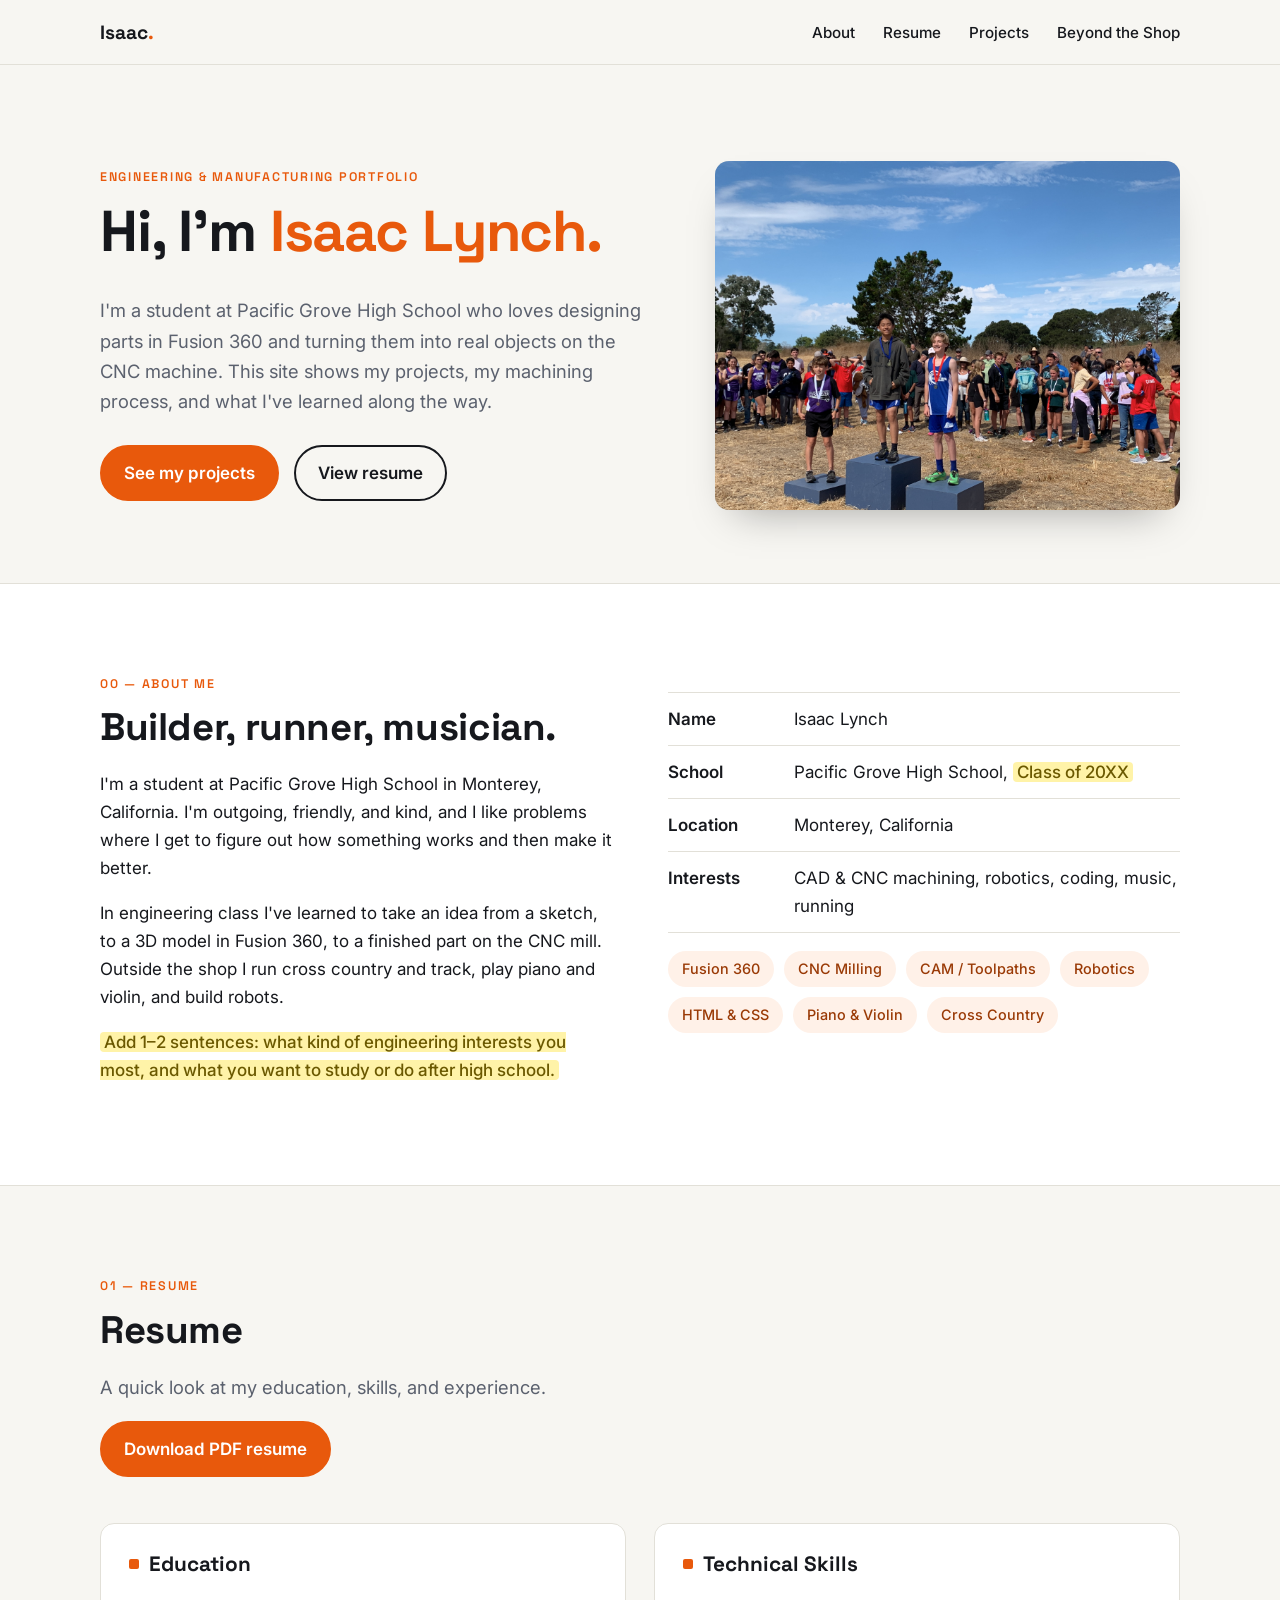
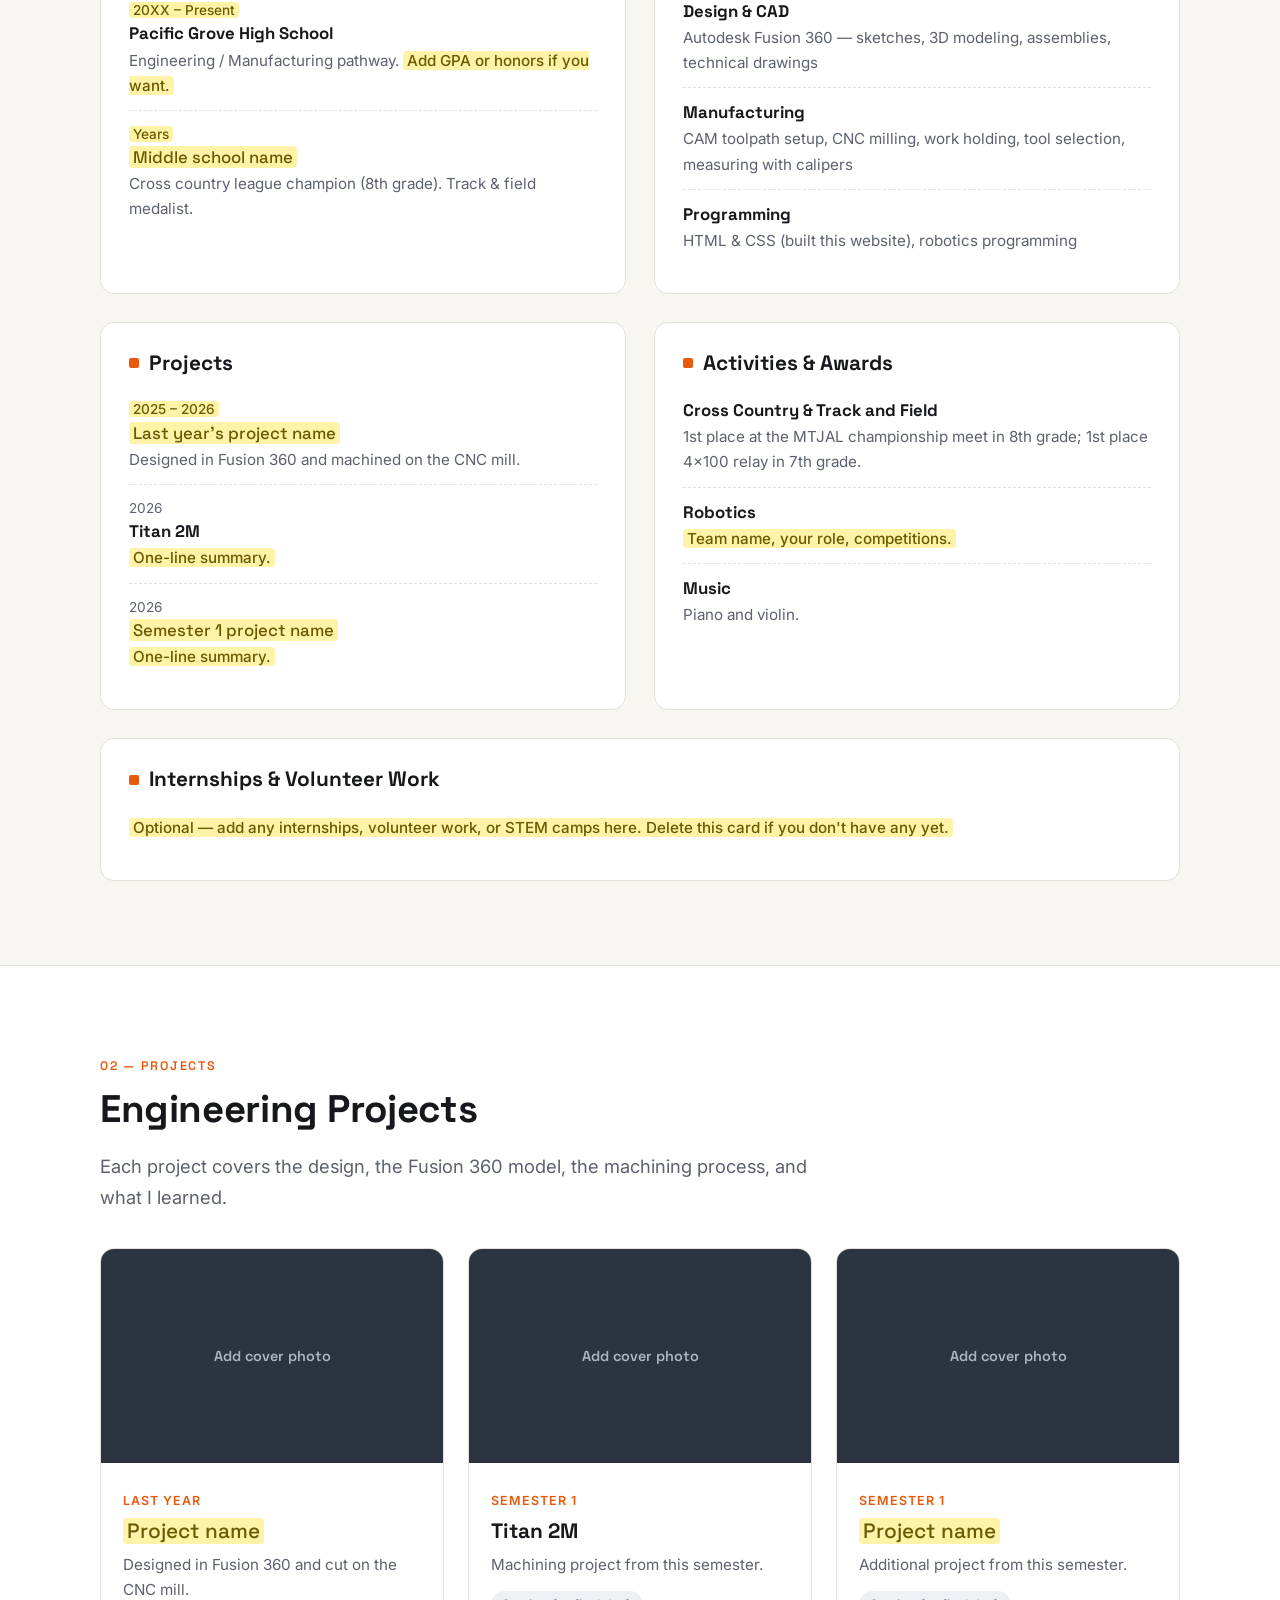
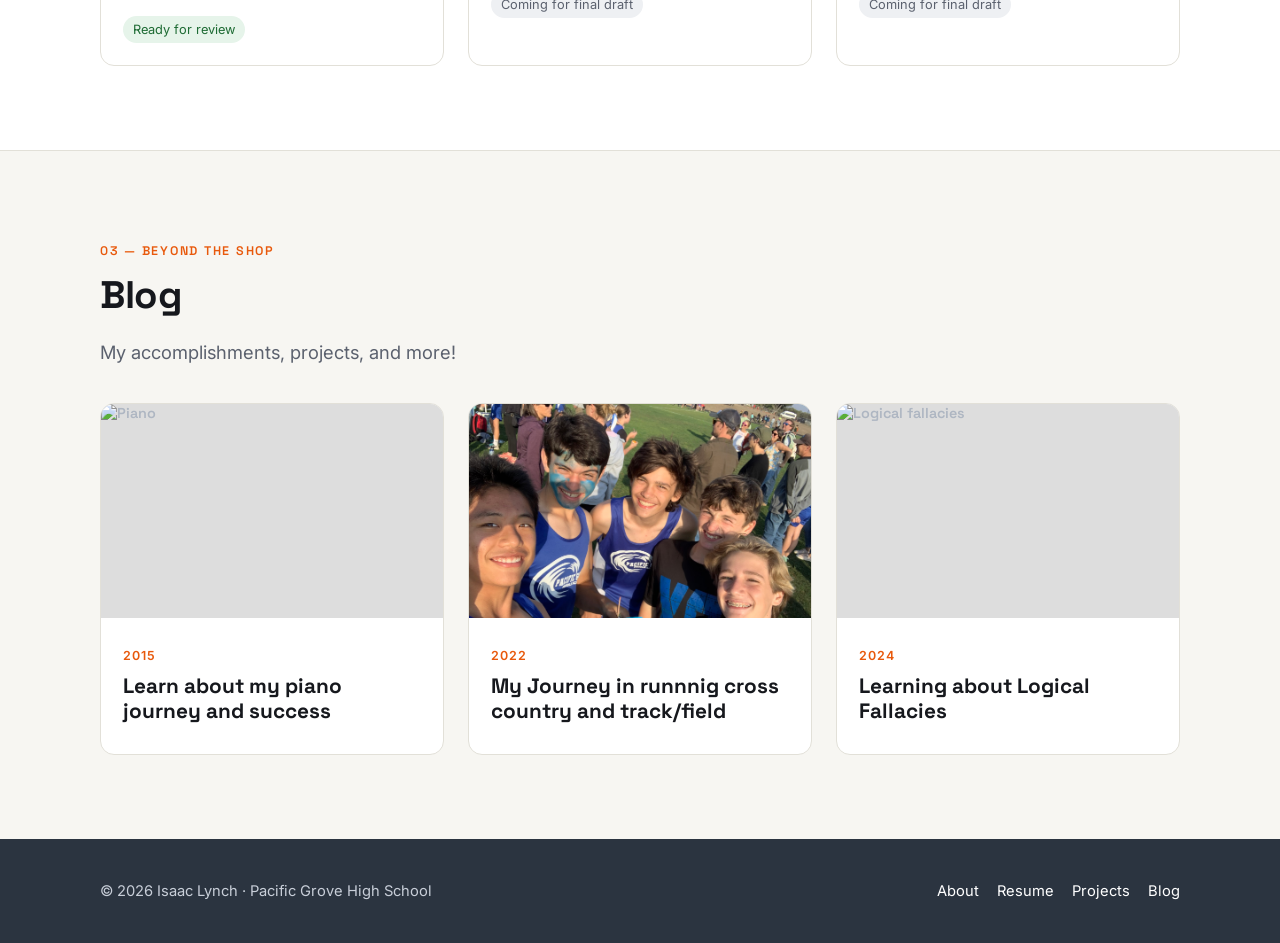
==== commit 14bad850: "Revert "added domain name and license back" This reverts commit aba8963365d809308630aad9ac947821f1ee" ====
--- a/index.html
+++ b/index.html
@@ -3,169 +3,235 @@
 <head>
   <meta charset="utf-8">
   <meta name="viewport" content="width=device-width, initial-scale=1">
-  <title>Isaac Lynch</title>
+  <title>Isaac Lynch | Engineering Portfolio</title>
   <link rel="preconnect" href="https://fonts.googleapis.com">
-  <link href="https://fonts.googleapis.com/css2?family=Bitter:wght@600;700&family=Caveat:wght@500&family=Source+Sans+3:wght@400;600;700&display=swap" rel="stylesheet">
+  <link href="https://fonts.googleapis.com/css2?family=Inter:wght@400;500;600&family=Space+Grotesk:wght@500;600;700&display=swap" rel="stylesheet">
   <link rel="stylesheet" href="css/site.css">
 </head>
 <body>
 
+  <!-- NAV -->
   <nav class="nav">
     <div class="wrap">
-      <a class="brand" href="index.html">Isaac Lynch</a>
+      <a class="brand" href="index.html">Isaac<span>.</span></a>
       <button class="nav-toggle" aria-label="Menu" onclick="document.getElementById('menu').classList.toggle('open')">Menu</button>
       <ul id="menu">
         <li><a href="#about">About</a></li>
         <li><a href="#resume">Resume</a></li>
         <li><a href="#projects">Projects</a></li>
-        <li><a href="#blog">Blog</a></li>
+        <li><a href="#beyond">Beyond the Shop</a></li>
       </ul>
     </div>
   </nav>
 
+  <!-- HERO -->
   <header class="hero">
     <div class="wrap">
       <div>
-        <h1>Hi, I'm Isaac.</h1>
-        <p>I go to Pacific Grove High School, and this is where I keep the stuff I've designed and made in engineering class. Most of it starts as a sketch, turns into a model in Fusion 360, and ends up as a real part off the CNC mill.</p>
-        <div class="links">
-          <a href="#projects">My projects</a>
-          <a href="#resume">Resume</a>
-        </div>
-      </div>
-      <figure class="polaroid">
-        <!-- swap this for a photo of you at the CNC machine when you have one -->
-        <img src="images/podium.JPG" alt="Isaac on the podium at a cross country meet">
-        <figcaption class="note">me, finally on the podium</figcaption>
-      </figure>
+        <span class="eyebrow">Engineering &amp; Manufacturing Portfolio</span>
+        <h1>Hi, I'm <span>Isaac Lynch.</span></h1>
+        <p class="lead">I'm a student at Pacific Grove High School who loves designing parts in Fusion 360 and turning them into real objects on the CNC machine. This site shows my projects, my machining process, and what I've learned along the way.</p>
+        <a class="btn" href="#projects">See my projects</a>
+        <a class="btn ghost" href="#resume">View resume</a>
+      </div>
+      <div class="hero-img">
+        <!-- TODO: replace with a photo of you working at the CNC machine -->
+        <img src="images/podium.JPG" alt="Isaac Lynch">
+      </div>
     </div>
   </header>
 
-  <!-- ABOUT -->
-  <section id="about">
+  <!-- 0. ABOUT -->
+  <section id="about" class="alt">
     <div class="wrap about-grid">
       <div>
-        <h2 class="sec-title">About me</h2>
-        <p>I live in Pacific Grove, California. I like figuring out how things work and then trying to make them myself, which is probably why I ended up in engineering class.</p>
-        <p>When I'm not in the shop, I'm usually running. I do cross country and track. I'm also captain and co-software lead of BreakerBots, our FRC robotics team, and I play piano.</p>
-        <p><span class="todo">Add a sentence or two about what kind of engineering you're into and what you want to do after high school.</span></p>
-      </div>
-      <dl class="facts">
-        <dt>School</dt>
-        <dd>Pacific Grove High School, Class of 2028</dd>
-        <dt>Software</dt>
-        <dd>Fusion 360, AutoCAD, VS Code</dd>
-        <dt>In the shop</dt>
-        <dd>Tormach 1100MX mill, Tormach 24R router, Markforged and Bambu Lab 3D printers</dd>
-        <dt>Outside class</dt>
-        <dd>FRC robotics (BreakerBots captain), track, cross country, piano</dd>
-      </dl>
-    </div>
-  </section>
-
-  <!-- RESUME -->
-  <section id="resume" style="padding-top:0">
-    <div class="wrap">
-      <h2 class="sec-title">Resume</h2>
-
-      <div class="resume-sheet">
-        <div class="top">
-          <h3>Isaac Lynch</h3>
-          <span>Pacific Grove, CA &nbsp;|&nbsp; <a href="https://github.com/isaaclynchrobotics" target="_blank">github.com/isaaclynchrobotics</a></span>
-        </div>
-
-        <h4>Education</h4>
-        <div class="row"><b>Pacific Grove High School, Pacific Grove, CA</b><span class="when">Expected graduation: May 2028</span></div>
-        <ul>
-          <li>GPA: 4.0 (4.42 weighted)</li>
-          <li>Relevant coursework: Engineering 1, Engineering 2 (dual enrollment), Engineering 3, AP Calculus AB, AP Statistics, AP Computer Science, Honors Chemistry, Physics</li>
+        <span class="eyebrow">00 — About me</span>
+        <h2>Builder, runner, musician.</h2>
+        <p>I'm a student at Pacific Grove High School in Monterey, California. I'm outgoing, friendly, and kind, and I like problems where I get to figure out how something works and then make it better.</p>
+        <p>In engineering class I've learned to take an idea from a sketch, to a 3D model in Fusion 360, to a finished part on the CNC mill. Outside the shop I run cross country and track, play piano and violin, and build robots.</p>
+        <p><span class="todo">Add 1–2 sentences: what kind of engineering interests you most, and what you want to study or do after high school.</span></p>
+      </div>
+      <div>
+        <ul class="facts">
+          <li><b>Name</b><span>Isaac Lynch</span></li>
+          <li><b>School</b><span>Pacific Grove High School, <span class="todo">Class of 20XX</span></span></li>
+          <li><b>Location</b><span>Monterey, California</span></li>
+          <li><b>Interests</b><span>CAD &amp; CNC machining, robotics, coding, music, running</span></li>
         </ul>
-
-        <h4>Technical Skills</h4>
-        <ul>
-          <li><b>Languages:</b> Java, Python, HTML, JavaScript</li>
-          <li><b>Developer tools:</b> Linux (Ubuntu), Windows, macOS, Visual Studio Code, GitHub, Git, Maven</li>
-          <li><b>CAD/CAM software:</b> Fusion 360, AutoCAD</li>
-          <li><b>Hardware:</b> FDM 3D printing with Markforged and Bambu Lab printers, Tormach 1100MX mill and 24R router</li>
-        </ul>
-
-        <h4>Activities</h4>
-        <div class="row"><b>FIRST Robotics Competition (FRC), BreakerBots</b><span class="when">2024–Present</span></div>
-        <p><i>Captain &amp; Co-Software Lead</i></p>
-        <ul>
-          <li>Programmed a competition robot in Java using WPILib and CTRE libraries; co-led a robot that advanced to the 2026 NorCal State Championship.</li>
-          <li>Served as Drive Coach (2026–Present), directing match strategy, coordinating with alliance teams, and communicating match-play decisions.</li>
-          <li>Developed and deployed a YOLOv8 computer vision model for real-time object detection on a competition robot.</li>
-          <li>Industrial Design Award (2026); Innovation in Control Award (2025)</li>
-        </ul>
-        <div class="row"><b>Regeneron International Science and Engineering Fair (ISEF)</b></div>
-        <ul>
-          <li>Developed an algorithm using satellite imagery topography map layers along with city data to track drains that pose the highest risk of clogging.</li>
-        </ul>
-        <div class="row"><b>Varsity Track &amp; Field</b><span class="when">2024–Present</span></div>
-        <div class="row"><b>Cross Country</b><span class="when">2024–Present</span></div>
-        <div class="row"><b>Big Sur Marathon Volunteer</b><span class="when">2023–Present</span></div>
-        <div class="row"><b>Music Teachers' Association of California</b><span class="when">2025</span></div>
-        <p>Piano, Level 10 California State Honors</p>
-      </div>
-    </div>
-  </section>
-
-  <!-- PROJECTS -->
-  <section id="projects" style="background:var(--white); border-top:1px solid var(--rule); border-bottom:1px solid var(--rule);">
-    <div class="wrap">
-      <h2 class="sec-title">Projects</h2>
-      <p class="lead">For each one I go through the design, the Fusion model, how I machined it, and what I took away from it.</p>
-
-      <div class="projects">
-        <a class="project-row" href="project-last-year.html">
-          <div class="pic"><!-- <img src="images/projects/last-year-cover.jpg" alt=""> -->photo coming</div>
-          <div>
-            <span class="kicker">Last year</span>
+        <div class="chips">
+          <span class="chip">Fusion 360</span>
+          <span class="chip">CNC Milling</span>
+          <span class="chip">CAM / Toolpaths</span>
+          <span class="chip">Robotics</span>
+          <span class="chip">HTML &amp; CSS</span>
+          <span class="chip">Piano &amp; Violin</span>
+          <span class="chip">Cross Country</span>
+        </div>
+      </div>
+    </div>
+  </section>
+
+  <!-- 1. RESUME -->
+  <section id="resume">
+    <div class="wrap">
+      <span class="eyebrow">01 — Resume</span>
+      <h2>Resume</h2>
+      <p class="lead">A quick look at my education, skills, and experience.</p>
+      <!-- TODO: export your resume as PDF, save it as resume.pdf in this folder -->
+      <a class="btn" href="resume.pdf" target="_blank">Download PDF resume</a>
+
+      <div class="resume">
+        <div class="card">
+          <h3>Education</h3>
+          <div class="entry">
+            <div class="when"><span class="todo">20XX – Present</span></div>
+            <h4>Pacific Grove High School</h4>
+            <p>Engineering / Manufacturing pathway. <span class="todo">Add GPA or honors if you want.</span></p>
+          </div>
+          <div class="entry">
+            <div class="when"><span class="todo">Years</span></div>
+            <h4><span class="todo">Middle school name</span></h4>
+            <p>Cross country league champion (8th grade). Track &amp; field medalist.</p>
+          </div>
+        </div>
+
+        <div class="card">
+          <h3>Technical Skills</h3>
+          <div class="entry">
+            <h4>Design &amp; CAD</h4>
+            <p>Autodesk Fusion 360 — sketches, 3D modeling, assemblies, technical drawings</p>
+          </div>
+          <div class="entry">
+            <h4>Manufacturing</h4>
+            <p>CAM toolpath setup, CNC milling, work holding, tool selection, measuring with calipers</p>
+          </div>
+          <div class="entry">
+            <h4>Programming</h4>
+            <p>HTML &amp; CSS (built this website), robotics programming</p>
+          </div>
+        </div>
+
+        <div class="card">
+          <h3>Projects</h3>
+          <div class="entry">
+            <div class="when"><span class="todo">2025 – 2026</span></div>
+            <h4><span class="todo">Last year's project name</span></h4>
+            <p>Designed in Fusion 360 and machined on the CNC mill.</p>
+          </div>
+          <div class="entry">
+            <div class="when">2026</div>
+            <h4>Titan 2M</h4>
+            <p><span class="todo">One-line summary.</span></p>
+          </div>
+          <div class="entry">
+            <div class="when">2026</div>
+            <h4><span class="todo">Semester 1 project name</span></h4>
+            <p><span class="todo">One-line summary.</span></p>
+          </div>
+        </div>
+
+        <div class="card">
+          <h3>Activities &amp; Awards</h3>
+          <div class="entry">
+            <h4>Cross Country &amp; Track and Field</h4>
+            <p>1st place at the MTJAL championship meet in 8th grade; 1st place 4x100 relay in 7th grade.</p>
+          </div>
+          <div class="entry">
+            <h4>Robotics</h4>
+            <p><span class="todo">Team name, your role, competitions.</span></p>
+          </div>
+          <div class="entry">
+            <h4>Music</h4>
+            <p>Piano and violin.</p>
+          </div>
+        </div>
+
+        <div class="card wide">
+          <h3>Internships &amp; Volunteer Work</h3>
+          <div class="entry">
+            <p><span class="todo">Optional — add any internships, volunteer work, or STEM camps here. Delete this card if you don't have any yet.</span></p>
+          </div>
+        </div>
+      </div>
+    </div>
+  </section>
+
+  <!-- 2–4. PROJECTS -->
+  <section id="projects" class="alt">
+    <div class="wrap">
+      <span class="eyebrow">02 — Projects</span>
+      <h2>Engineering Projects</h2>
+      <p class="lead">Each project covers the design, the Fusion 360 model, the machining process, and what I learned.</p>
+
+      <div class="grid-3">
+        <a class="pcard" href="project-last-year.html">
+          <div class="thumb"><!-- TODO: <img src="images/projects/last-year-cover.jpg" alt=""> -->Add cover photo</div>
+          <div class="body">
+            <span class="tag">Last year</span>
             <h3><span class="todo">Project name</span></h3>
             <p>Designed in Fusion 360 and cut on the CNC mill.</p>
-            <span class="more">Read about it &rarr;</span>
-          </div>
-        </a>
-        <a class="project-row" href="titan-2m.html">
-          <div class="pic">photo coming</div>
-          <div>
-            <span class="kicker">This semester</span>
+            <span class="status ready">Ready for review</span>
+          </div>
+        </a>
+        <a class="pcard" href="titan-2m.html">
+          <div class="thumb">Add cover photo</div>
+          <div class="body">
+            <span class="tag">Semester 1</span>
             <h3>Titan 2M</h3>
-            <p>Write-up coming soon.</p>
-            <span class="more">Read about it &rarr;</span>
-          </div>
-        </a>
-        <a class="project-row" href="semester-1-project.html">
-          <div class="pic">photo coming</div>
-          <div>
-            <span class="kicker">This semester</span>
+            <p>Machining project from this semester.</p>
+            <span class="status">Coming for final draft</span>
+          </div>
+        </a>
+        <a class="pcard" href="semester-1-project.html">
+          <div class="thumb">Add cover photo</div>
+          <div class="body">
+            <span class="tag">Semester 1</span>
             <h3><span class="todo">Project name</span></h3>
-            <p>Write-up coming soon.</p>
-            <span class="more">Read about it &rarr;</span>
-          </div>
-        </a>
-      </div>
-    </div>
-  </section>
-
-  <!-- BLOG -->
-  <section id="blog">
-    <div class="wrap">
-      <h2 class="sec-title">Blog</h2>
+            <p>Additional project from this semester.</p>
+            <span class="status">Coming for final draft</span>
+          </div>
+        </a>
+      </div>
+    </div>
+  </section>
+
+  <!-- BEYOND THE SHOP (existing blog posts) -->
+  <section id="beyond">
+    <div class="wrap">
+      <span class="eyebrow">03 — Beyond the shop</span>
+      <h2>Blog</h2>
       <p class="lead">My accomplishments, projects, and more!</p>
-      <ul class="posts">
-        <li><a href="blog-1.html"><img src="images/piano.jpeg" alt=""><div><span class="yr">2015</span><h3>Learn about my piano journey and success</h3></div></a></li>
-        <li><a href="blog-2.html"><img src="images/crosscountry.jpg" alt=""><div><span class="yr">2022</span><h3>My Journey in runnnig cross country and track/field</h3></div></a></li>
-        <li><a href="blog-3.html"><img src="images/logical.jpg" alt=""><div><span class="yr">2024</span><h3>Learning about Logical Fallacies</h3></div></a></li>
-      </ul>
+
+      <div class="grid-3">
+        <a class="pcard bcard" href="blog-1.html">
+          <div class="thumb"><img src="images/piano.jpeg" alt="Piano"></div>
+          <div class="body">
+            <span class="tag">2015</span>
+            <h3>Learn about my piano journey and success</h3>
+          </div>
+        </a>
+        <a class="pcard bcard" href="blog-2.html">
+          <div class="thumb"><img src="images/crosscountry.jpg" alt="Cross country"></div>
+          <div class="body">
+            <span class="tag">2022</span>
+            <h3>My Journey in runnnig cross country and track/field</h3>
+          </div>
+        </a>
+        <a class="pcard bcard" href="blog-3.html">
+          <div class="thumb"><img src="images/logical.jpg" alt="Logical fallacies"></div>
+          <div class="body">
+            <span class="tag">2024</span>
+            <h3>Learning about Logical Fallacies</h3>
+          </div>
+        </a>
+      </div>
     </div>
   </section>
 
   <footer>
     <div class="wrap">
-      <span>Isaac Lynch, 2026</span>
-      <span><a href="#about">About</a><a href="#resume">Resume</a><a href="#projects">Projects</a><a href="#blog">Blog</a></span>
+      <span>&copy; 2026 Isaac Lynch · Pacific Grove High School</span>
+      <span><a href="#about">About</a><a href="#resume">Resume</a><a href="#projects">Projects</a><a href="#beyond">Blog</a></span>
     </div>
   </footer>
 
--- a/css/site.css
+++ b/css/site.css
@@ -1,176 +1,171 @@
-/* Isaac Lynch portfolio */
-
+/* Isaac Lynch — Portfolio styles (custom, replaces template CSS) */
 :root {
-  --paper: #fbfaf6;
-  --white: #ffffff;
-  --ink: #1d232b;
-  --gray: #5f6670;
-  --rule: #dcd8cc;
-  --blue: #23497a;        /* main color: blueprint blue */
-  --blue-light: #e7edf5;
-  --grid: rgba(35, 73, 122, 0.07);
+  --bg: #f7f6f2;
+  --surface: #ffffff;
+  --ink: #16181d;
+  --muted: #5b616e;
+  --line: #e2e0d8;
+  --accent: #e8590c;      /* machining orange */
+  --accent-soft: #fff1e8;
+  --steel: #2b3440;
+  --radius: 14px;
+  --max: 1120px;
 }
 
 * { box-sizing: border-box; }
 html { scroll-behavior: smooth; }
 body {
   margin: 0;
-  background: var(--paper);
+  background: var(--bg);
   color: var(--ink);
-  font-family: "Source Sans 3", "Helvetica Neue", Arial, sans-serif;
-  font-size: 18px;
-  line-height: 1.6;
+  font-family: "Inter", system-ui, -apple-system, Segoe UI, Roboto, sans-serif;
+  font-size: 17px;
+  line-height: 1.65;
 }
 img { max-width: 100%; display: block; }
-a { color: var(--blue); }
-h1, h2, h3, h4 { font-family: "Bitter", Georgia, serif; font-weight: 700; line-height: 1.2; margin: 0 0 .5em; }
-h1 { font-size: clamp(2.3rem, 5vw, 3.4rem); }
-h2 { font-size: clamp(1.7rem, 3vw, 2.2rem); }
-h3 { font-size: 1.25rem; }
+a { color: var(--accent); }
+h1, h2, h3, h4 { font-family: "Space Grotesk", "Inter", sans-serif; line-height: 1.2; margin: 0 0 .5em; }
+h1 { font-size: clamp(2.2rem, 5vw, 3.6rem); letter-spacing: -0.02em; }
+h2 { font-size: clamp(1.7rem, 3.2vw, 2.4rem); letter-spacing: -0.01em; }
+h3 { font-size: 1.3rem; }
 p { margin: 0 0 1em; }
 
-.wrap { max-width: 1040px; margin: 0 auto; padding: 0 20px; }
-section { padding: 72px 0; }
-.lead { font-size: 1.15rem; color: var(--gray); max-width: 60ch; }
+.wrap { max-width: var(--max); margin: 0 auto; padding: 0 20px; }
+section { padding: 84px 0; }
+section.alt { background: var(--surface); border-top: 1px solid var(--line); border-bottom: 1px solid var(--line); }
 
-/* little handwritten notes */
-.note { font-family: "Caveat", cursive; font-size: 1.5rem; color: var(--blue); line-height: 1.1; }
-
-/* section headings with a short underline, like a drawing title block */
-.sec-title { margin-bottom: 8px; }
-.sec-title::after { content: ""; display: block; width: 56px; height: 4px; background: var(--blue); margin-top: 10px; }
+.eyebrow {
+  display: inline-block;
+  font: 600 .78rem/1 "Space Grotesk", sans-serif;
+  text-transform: uppercase;
+  letter-spacing: .14em;
+  color: var(--accent);
+  margin-bottom: 14px;
+}
+.lead { font-size: 1.15rem; color: var(--muted); max-width: 62ch; }
 
 /* ---------- Nav ---------- */
-.nav { background: var(--paper); border-bottom: 2px solid var(--ink); position: sticky; top: 0; z-index: 50; }
-.nav .wrap { display: flex; align-items: center; justify-content: space-between; height: 60px; }
-.brand { font: 700 1.15rem "Bitter", serif; color: var(--ink); text-decoration: none; }
-.nav ul { list-style: none; display: flex; gap: 26px; margin: 0; padding: 0; }
-.nav ul a { color: var(--ink); text-decoration: none; font-weight: 600; font-size: .95rem; }
-.nav ul a:hover { color: var(--blue); text-decoration: underline; text-underline-offset: 4px; }
-.nav-toggle { display: none; background: none; border: 2px solid var(--ink); padding: 4px 12px; font: 600 .9rem inherit; cursor: pointer; }
+.nav {
+  position: sticky; top: 0; z-index: 50;
+  background: rgba(247, 246, 242, .92);
+  backdrop-filter: blur(8px);
+  border-bottom: 1px solid var(--line);
+}
+.nav .wrap { display: flex; align-items: center; justify-content: space-between; height: 64px; }
+.brand { font: 700 1.2rem "Space Grotesk", sans-serif; color: var(--ink); text-decoration: none; }
+.brand span { color: var(--accent); }
+.nav ul { list-style: none; display: flex; gap: 28px; margin: 0; padding: 0; }
+.nav ul a { color: var(--ink); text-decoration: none; font-weight: 500; font-size: .95rem; }
+.nav ul a:hover { color: var(--accent); }
+.nav-toggle { display: none; background: none; border: 1px solid var(--line); border-radius: 8px; padding: 6px 12px; font: inherit; cursor: pointer; }
 @media (max-width: 760px) {
   .nav-toggle { display: block; }
-  .nav ul { display: none; position: absolute; top: 60px; left: 0; right: 0; flex-direction: column; gap: 0; background: var(--paper); border-bottom: 2px solid var(--ink); }
+  .nav ul { display: none; position: absolute; top: 64px; left: 0; right: 0; flex-direction: column; gap: 0; background: var(--bg); border-bottom: 1px solid var(--line); }
   .nav ul.open { display: flex; }
-  .nav ul a { display: block; padding: 14px 20px; border-top: 1px solid var(--rule); }
+  .nav ul a { display: block; padding: 14px 20px; border-top: 1px solid var(--line); }
 }
 
-/* ---------- Hero (graph paper background) ---------- */
-.hero {
-  padding: 80px 0 72px;
-  background-image:
-    linear-gradient(var(--grid) 1px, transparent 1px),
-    linear-gradient(90deg, var(--grid) 1px, transparent 1px);
-  background-size: 24px 24px;
-  border-bottom: 1px solid var(--rule);
+/* ---------- Hero ---------- */
+.hero { padding: 96px 0 72px; }
+.hero .wrap { display: grid; grid-template-columns: 1.2fr 1fr; gap: 56px; align-items: center; }
+.hero h1 span { color: var(--accent); }
+.hero .lead { margin-bottom: 28px; }
+.hero-img { border-radius: var(--radius); overflow: hidden; aspect-ratio: 4 / 3; background: var(--line); box-shadow: 0 20px 40px -20px rgba(0,0,0,.35); }
+.hero-img img { width: 100%; height: 100%; object-fit: cover; }
+.btn {
+  display: inline-block; padding: 12px 22px; border-radius: 999px;
+  background: var(--accent); color: #fff; text-decoration: none; font-weight: 600;
+  border: 2px solid var(--accent); margin: 0 10px 10px 0;
 }
-.hero .wrap { display: grid; grid-template-columns: 1.3fr 1fr; gap: 56px; align-items: center; }
-.hero h1 { margin-bottom: .35em; }
-.hero p { font-size: 1.15rem; max-width: 52ch; }
-.hero .links { margin-top: 24px; }
-.hero .links a { margin-right: 22px; font-weight: 600; }
-
-.polaroid {
-  background: var(--white);
-  padding: 12px 12px 14px;
-  box-shadow: 0 6px 18px rgba(0,0,0,.15);
-  transform: rotate(2deg);
-  max-width: 400px;
-  justify-self: center;
-}
-.polaroid img { aspect-ratio: 4 / 3; object-fit: cover; width: 100%; }
-.polaroid .note { text-align: center; margin-top: 10px; }
-@media (max-width: 860px) { .hero .wrap { grid-template-columns: 1fr; } .polaroid { transform: rotate(1deg); } }
+.btn.ghost { background: transparent; color: var(--ink); border-color: var(--ink); }
+.btn:hover { filter: brightness(.95); }
+@media (max-width: 860px) { .hero .wrap { grid-template-columns: 1fr; } }
 
 /* ---------- About ---------- */
-.about-grid { display: grid; grid-template-columns: 1.4fr 1fr; gap: 56px; }
-.facts { margin: 0; padding: 22px 24px; background: var(--white); border: 1px solid var(--rule); }
-.facts dt { font-weight: 700; font-size: .85rem; text-transform: uppercase; letter-spacing: .06em; color: var(--gray); }
-.facts dd { margin: 0 0 14px; }
-.facts dd:last-child { margin-bottom: 0; }
+.about-grid { display: grid; grid-template-columns: 1fr 1fr; gap: 56px; align-items: start; }
+.facts { list-style: none; padding: 0; margin: 24px 0 0; border-top: 1px solid var(--line); }
+.facts li { display: flex; gap: 16px; padding: 12px 0; border-bottom: 1px solid var(--line); }
+.facts li b { min-width: 110px; font-weight: 600; }
+.chips { display: flex; flex-wrap: wrap; gap: 10px; margin-top: 18px; }
+.chip { padding: 6px 14px; border-radius: 999px; background: var(--accent-soft); color: #9a3a06; font-size: .9rem; font-weight: 500; }
 @media (max-width: 860px) { .about-grid { grid-template-columns: 1fr; } }
 
-/* ---------- Resume (looks like a real one-page resume) ---------- */
-.resume-sheet { background: var(--white); border: 1px solid var(--rule); box-shadow: 0 2px 0 var(--rule); padding: 44px 48px; margin-top: 28px; max-width: 860px; }
-.resume-sheet .top { display: flex; justify-content: space-between; align-items: baseline; flex-wrap: wrap; gap: 8px; border-bottom: 2px solid var(--ink); padding-bottom: 12px; margin-bottom: 8px; }
-.resume-sheet .top h3 { font-size: 1.6rem; margin: 0; }
-.resume-sheet .top span { color: var(--gray); }
-.resume-sheet h4 { font-size: .9rem; text-transform: uppercase; letter-spacing: .1em; color: var(--blue); margin: 28px 0 8px; }
-.row { display: flex; justify-content: space-between; gap: 16px; flex-wrap: wrap; }
-.row b { font-weight: 700; }
-.row .when { color: var(--gray); font-size: .95rem; }
-.resume-sheet ul { margin: 4px 0 12px; padding-left: 20px; }
-.resume-sheet li { margin-bottom: 4px; }
-.resume-sheet p { margin: 2px 0 12px; }
-.pdf-link { display: inline-block; margin-top: 18px; font-weight: 600; }
-@media (max-width: 600px) { .resume-sheet { padding: 28px 22px; } }
+/* ---------- Resume ---------- */
+.resume { display: grid; grid-template-columns: 1fr 1fr; gap: 28px; margin-top: 36px; }
+.card { background: var(--surface); border: 1px solid var(--line); border-radius: var(--radius); padding: 28px; }
+section.alt .card { background: var(--bg); }
+.card h3 { display: flex; align-items: center; gap: 10px; }
+.card h3::before { content: ""; width: 10px; height: 10px; border-radius: 2px; background: var(--accent); }
+.entry { padding: 12px 0; border-top: 1px dashed var(--line); }
+.entry:first-of-type { border-top: 0; }
+.entry .when { font-size: .85rem; color: var(--muted); }
+.entry h4 { margin: 2px 0 4px; font-size: 1.05rem; }
+.entry p { margin: 0; color: var(--muted); font-size: .95rem; }
+.resume .wide { grid-column: 1 / -1; }
+@media (max-width: 760px) { .resume { grid-template-columns: 1fr; } }
 
-/* ---------- Projects ---------- */
-.projects { margin-top: 36px; }
-.project-row { display: grid; grid-template-columns: 1fr 1.2fr; gap: 40px; align-items: center; padding: 32px 0; border-top: 1px solid var(--rule); text-decoration: none; color: inherit; }
-.project-row:last-child { border-bottom: 1px solid var(--rule); }
-.project-row:nth-child(even) .pic { order: 2; }
-.project-row .pic { aspect-ratio: 16 / 10; background: var(--blue-light); border: 1px solid var(--rule); display: grid; place-items: center; color: var(--gray); overflow: hidden; }
-.project-row .pic img { width: 100%; height: 100%; object-fit: cover; }
-.project-row .kicker { font-size: .9rem; color: var(--gray); }
-.project-row h3 { font-size: 1.6rem; margin: 4px 0 10px; }
-.project-row .more { font-weight: 600; color: var(--blue); }
-.project-row:hover h3 { color: var(--blue); }
-@media (max-width: 760px) { .project-row { grid-template-columns: 1fr; gap: 18px; } .project-row:nth-child(even) .pic { order: 0; } }
-
-/* ---------- Blog list ---------- */
-.posts { list-style: none; padding: 0; margin: 28px 0 0; }
-.posts li a { display: grid; grid-template-columns: 120px 1fr; gap: 24px; align-items: center; padding: 18px 0; border-top: 1px solid var(--rule); text-decoration: none; color: var(--ink); }
-.posts li:last-child a { border-bottom: 1px solid var(--rule); }
-.posts img { width: 120px; height: 84px; object-fit: cover; }
-.posts .yr { font-size: .9rem; color: var(--gray); }
-.posts h3 { margin: 2px 0 0; font-size: 1.2rem; }
-.posts a:hover h3 { color: var(--blue); }
+/* ---------- Project cards ---------- */
+.grid-3 { display: grid; grid-template-columns: repeat(3, 1fr); gap: 24px; margin-top: 36px; }
+.pcard { background: var(--surface); border: 1px solid var(--line); border-radius: var(--radius); overflow: hidden; text-decoration: none; color: inherit; display: flex; flex-direction: column; transition: transform .2s, box-shadow .2s; }
+.pcard:hover { transform: translateY(-4px); box-shadow: 0 18px 30px -18px rgba(0,0,0,.35); }
+.pcard .thumb { aspect-ratio: 16 / 10; background: var(--steel); display: grid; place-items: center; color: #aeb6c2; font: 600 .9rem "Space Grotesk", sans-serif; overflow: hidden; }
+.pcard .thumb img { width: 100%; height: 100%; object-fit: cover; }
+.pcard .body { padding: 22px; flex: 1; }
+.pcard .tag { font-size: .78rem; font-weight: 600; letter-spacing: .08em; text-transform: uppercase; color: var(--accent); }
+.pcard h3 { margin: 6px 0 8px; }
+.pcard p { color: var(--muted); font-size: .95rem; margin: 0; }
+.pcard .status { display: inline-block; margin-top: 14px; font-size: .8rem; padding: 3px 10px; border-radius: 999px; background: #eef0f3; color: var(--muted); }
+.pcard .status.ready { background: #e6f4ea; color: #1e6b34; }
+@media (max-width: 900px) { .grid-3 { grid-template-columns: 1fr 1fr; } }
+@media (max-width: 600px) { .grid-3 { grid-template-columns: 1fr; } }
 
 /* ---------- Project page ---------- */
-.p-hero { padding: 56px 0 32px; border-bottom: 1px solid var(--rule); }
-.back { display: inline-block; margin-bottom: 18px; font-weight: 600; text-decoration: none; }
-.eyebrow { display: block; color: var(--gray); font-size: .95rem; margin-bottom: 6px; }
-.p-hero .meta { display: flex; flex-wrap: wrap; gap: 8px 22px; margin-top: 14px; color: var(--gray); }
-.chip { font-size: .95rem; }
-.chip + .chip::before { content: "/"; margin-right: 22px; margin-left: -12px; color: var(--rule); }
-.toc { display: flex; flex-wrap: wrap; gap: 6px 20px; margin: 22px 0 0; padding: 0; list-style: none; }
-.toc a { font-weight: 600; text-decoration: none; }
-.toc a:hover { text-decoration: underline; }
-.p-section { padding: 48px 0; border-bottom: 1px solid var(--rule); }
-.p-section:last-of-type { border-bottom: 0; }
-.p-section h2 small { display: none; }
-.gallery { display: grid; grid-template-columns: repeat(3, 1fr); gap: 18px; margin-top: 18px; }
+.p-hero { padding: 72px 0 40px; }
+.p-hero .meta { display: flex; flex-wrap: wrap; gap: 10px; margin-top: 18px; }
+.toc { display: flex; flex-wrap: wrap; gap: 8px; margin: 28px 0 0; padding: 0; list-style: none; }
+.toc a { display: block; padding: 6px 14px; border: 1px solid var(--line); border-radius: 999px; text-decoration: none; color: var(--ink); font-size: .9rem; background: var(--surface); }
+.toc a:hover { border-color: var(--accent); color: var(--accent); }
+.p-section { padding: 56px 0; border-top: 1px solid var(--line); }
+.p-section h2 { display: flex; align-items: baseline; gap: 14px; }
+.p-section h2 small { font: 600 .9rem "Space Grotesk", sans-serif; color: var(--accent); }
+.gallery { display: grid; grid-template-columns: repeat(3, 1fr); gap: 16px; margin-top: 20px; }
 .gallery figure { margin: 0; }
-.gallery figcaption { font-size: .9rem; color: var(--gray); margin-top: 6px; }
-.gallery img { aspect-ratio: 4 / 3; object-fit: cover; width: 100%; }
-.ph { aspect-ratio: 4 / 3; border: 2px dashed var(--rule); display: grid; place-items: center; text-align: center; padding: 16px; color: var(--gray); font-size: .95rem; background: var(--white); }
+.gallery figcaption { font-size: .85rem; color: var(--muted); margin-top: 6px; }
+.ph {
+  aspect-ratio: 4 / 3; border: 2px dashed #c9c5b8; border-radius: 12px;
+  display: grid; place-items: center; text-align: center; padding: 16px;
+  color: var(--muted); font-size: .9rem; background: repeating-linear-gradient(45deg, #faf9f6, #faf9f6 10px, #f3f1ea 10px, #f3f1ea 20px);
+}
 .ph.wide { aspect-ratio: 16 / 9; }
+.gallery img { border-radius: 12px; aspect-ratio: 4 / 3; object-fit: cover; width: 100%; }
 .cad { display: grid; grid-template-columns: 1.4fr 1fr; gap: 28px; align-items: center; }
 @media (max-width: 760px) { .gallery { grid-template-columns: 1fr 1fr; } .cad { grid-template-columns: 1fr; } }
 
+table.tools { width: 100%; border-collapse: collapse; margin-top: 20px; background: var(--surface); border-radius: var(--radius); overflow: hidden; border: 1px solid var(--line); font-size: .95rem; }
+table.tools th, table.tools td { text-align: left; padding: 14px 16px; border-bottom: 1px solid var(--line); vertical-align: top; }
+table.tools th { background: var(--steel); color: #fff; font: 600 .85rem "Space Grotesk", sans-serif; letter-spacing: .04em; text-transform: uppercase; }
+table.tools tr:last-child td { border-bottom: 0; }
 .table-scroll { overflow-x: auto; }
-table.tools { width: 100%; border-collapse: collapse; margin-top: 16px; background: var(--white); font-size: .97rem; }
-table.tools th, table.tools td { text-align: left; padding: 12px 14px; border: 1px solid var(--rule); vertical-align: top; }
-table.tools th { background: var(--blue); color: #fff; font-weight: 600; }
-.steps { margin: 16px 0 0; padding-left: 24px; }
-.steps li { margin-bottom: 8px; padding-left: 4px; }
-.callout { border-left: 4px solid var(--blue); padding: 4px 0 4px 20px; }
-.pager { display: flex; justify-content: space-between; gap: 16px; padding-top: 32px; flex-wrap: wrap; font-weight: 600; }
-.btn { font-weight: 600; text-decoration: none; }
-.btn:hover { text-decoration: underline; }
+.steps { counter-reset: step; list-style: none; padding: 0; margin: 20px 0 0; }
+.steps li { counter-increment: step; position: relative; padding: 0 0 18px 52px; }
+.steps li::before { content: counter(step); position: absolute; left: 0; top: 0; width: 34px; height: 34px; border-radius: 50%; background: var(--accent); color: #fff; display: grid; place-items: center; font: 700 .95rem "Space Grotesk", sans-serif; }
+.callout { background: var(--accent-soft); border-left: 4px solid var(--accent); padding: 20px 24px; border-radius: 0 12px 12px 0; }
+.pager { display: flex; justify-content: space-between; gap: 16px; padding: 40px 0 0; flex-wrap: wrap; }
 
-/* placeholder highlight: delete the <span class="todo"> once you fill it in */
-.todo { background: #fff2a8; padding: 0 3px; }
+/* ---------- Placeholder marker (delete as you fill in) ---------- */
+.todo { background: #fff3a8; color: #6b5900; padding: 0 4px; border-radius: 4px; font-weight: 500; }
 
-/* ---------- Blog posts ---------- */
-.post { max-width: 720px; margin: 0 auto; padding: 48px 20px 80px; }
-.post h2, .post h3, .post h5 { font-family: "Bitter", Georgia, serif; margin-top: 1.6em; }
+/* ---------- Blog cards & posts ---------- */
+.bcard .thumb { background: #ddd; }
+.post { max-width: 760px; margin: 0 auto; padding: 56px 20px 80px; }
+.post h2 { margin-top: 1.6em; }
+.post h3, .post h5 { font-family: "Space Grotesk", sans-serif; margin-top: 1.6em; }
 .post h5 { font-size: 1.1rem; }
-.post img { margin: 18px 0 24px; }
+.post img { border-radius: 12px; margin: 18px 0 24px; }
+.back { display: inline-block; margin-bottom: 24px; text-decoration: none; font-weight: 600; }
 
 /* ---------- Footer ---------- */
-footer { border-top: 2px solid var(--ink); padding: 28px 0 40px; font-size: .95rem; color: var(--gray); }
-footer .wrap { display: flex; justify-content: space-between; flex-wrap: wrap; gap: 12px; }
-footer a { color: var(--ink); margin-left: 16px; }
+footer { background: var(--steel); color: #c8ced8; padding: 40px 0; font-size: .92rem; }
+footer .wrap { display: flex; justify-content: space-between; flex-wrap: wrap; gap: 16px; }
+footer a { color: #fff; text-decoration: none; margin-left: 18px; }
 footer a:first-child { margin-left: 0; }
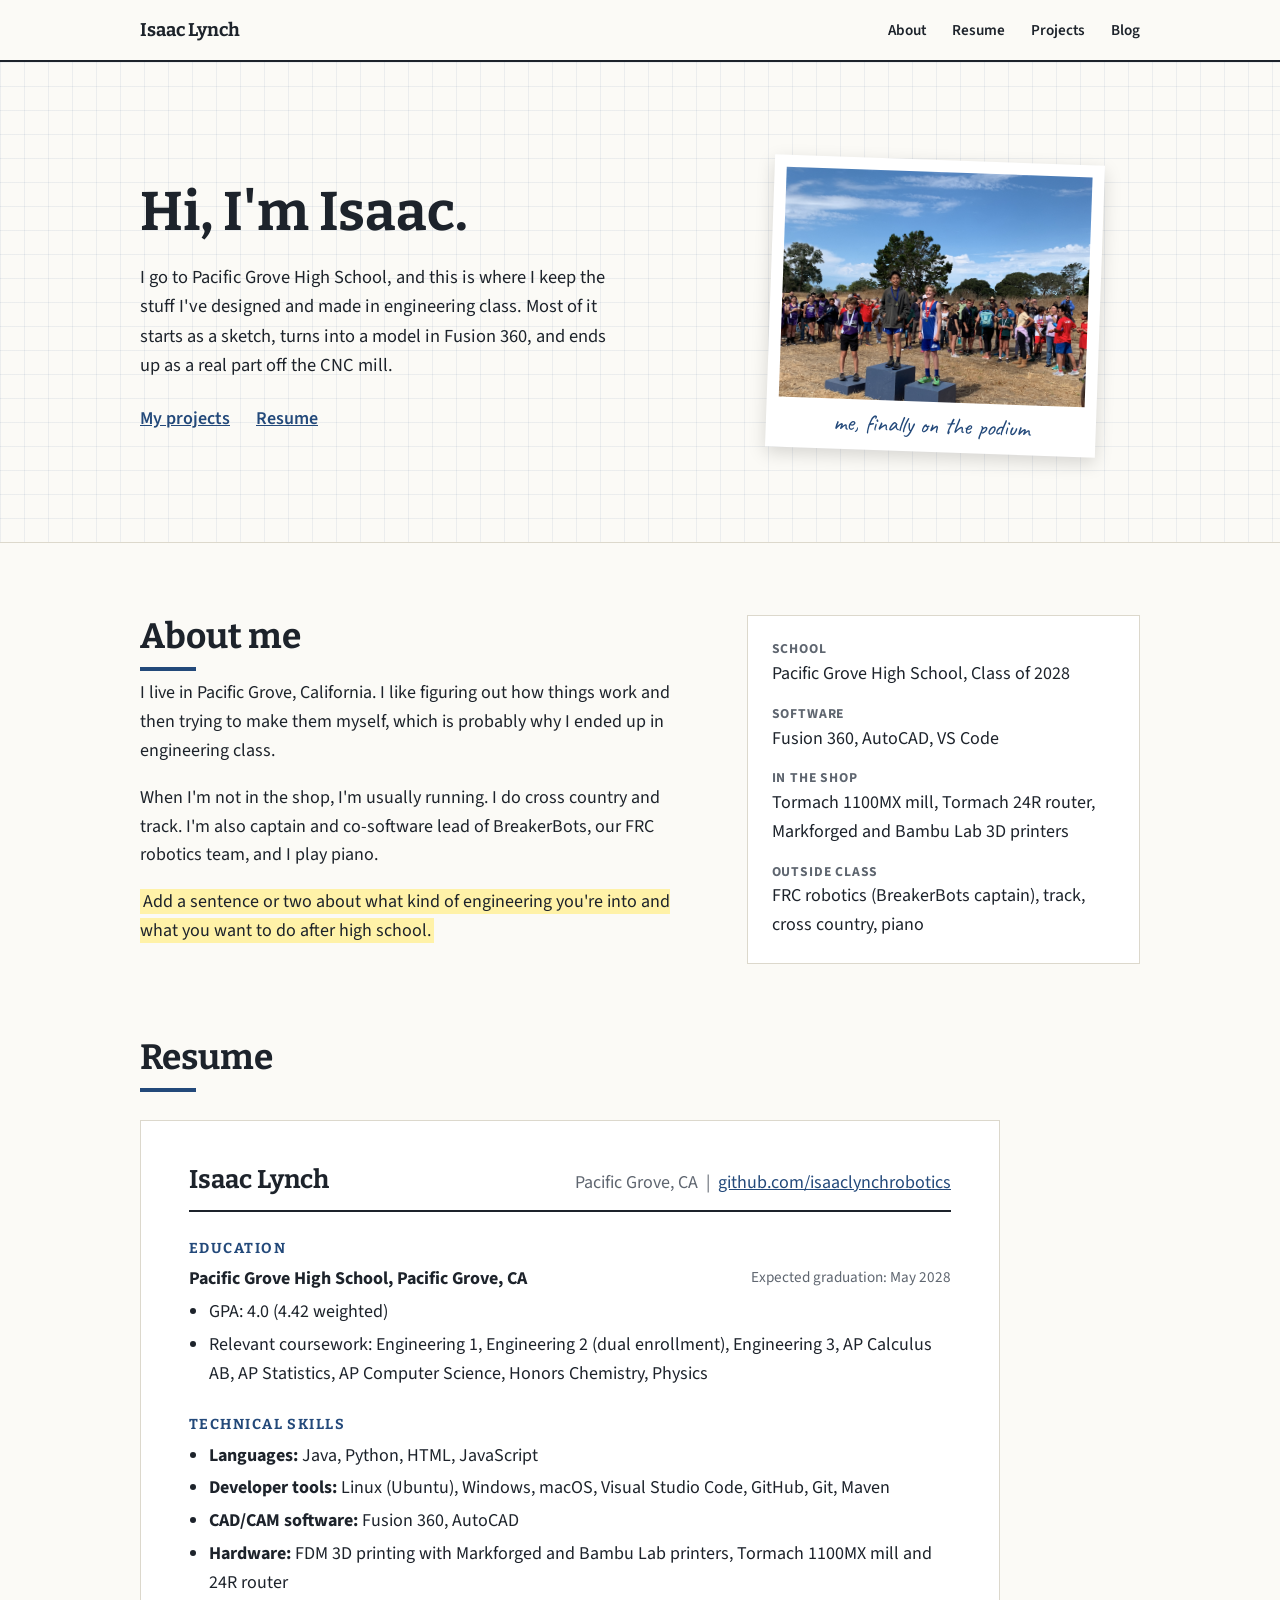
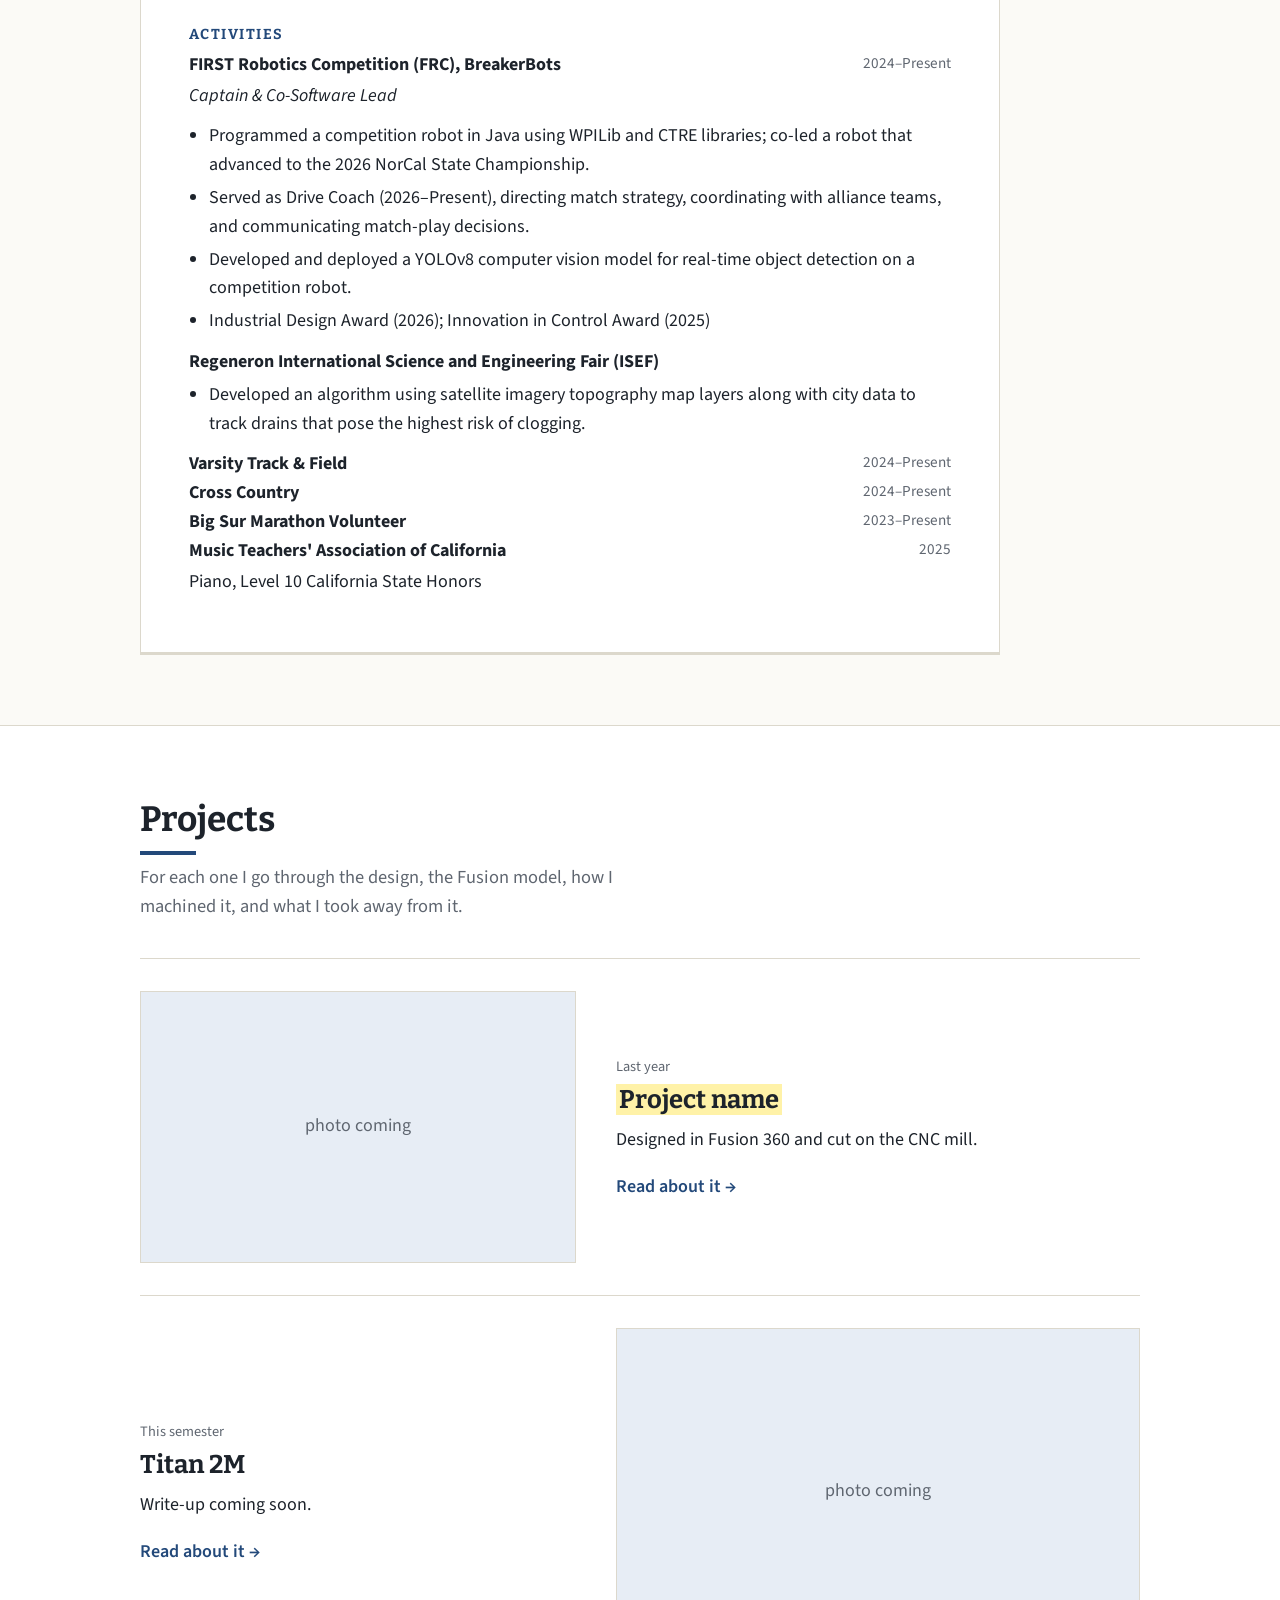
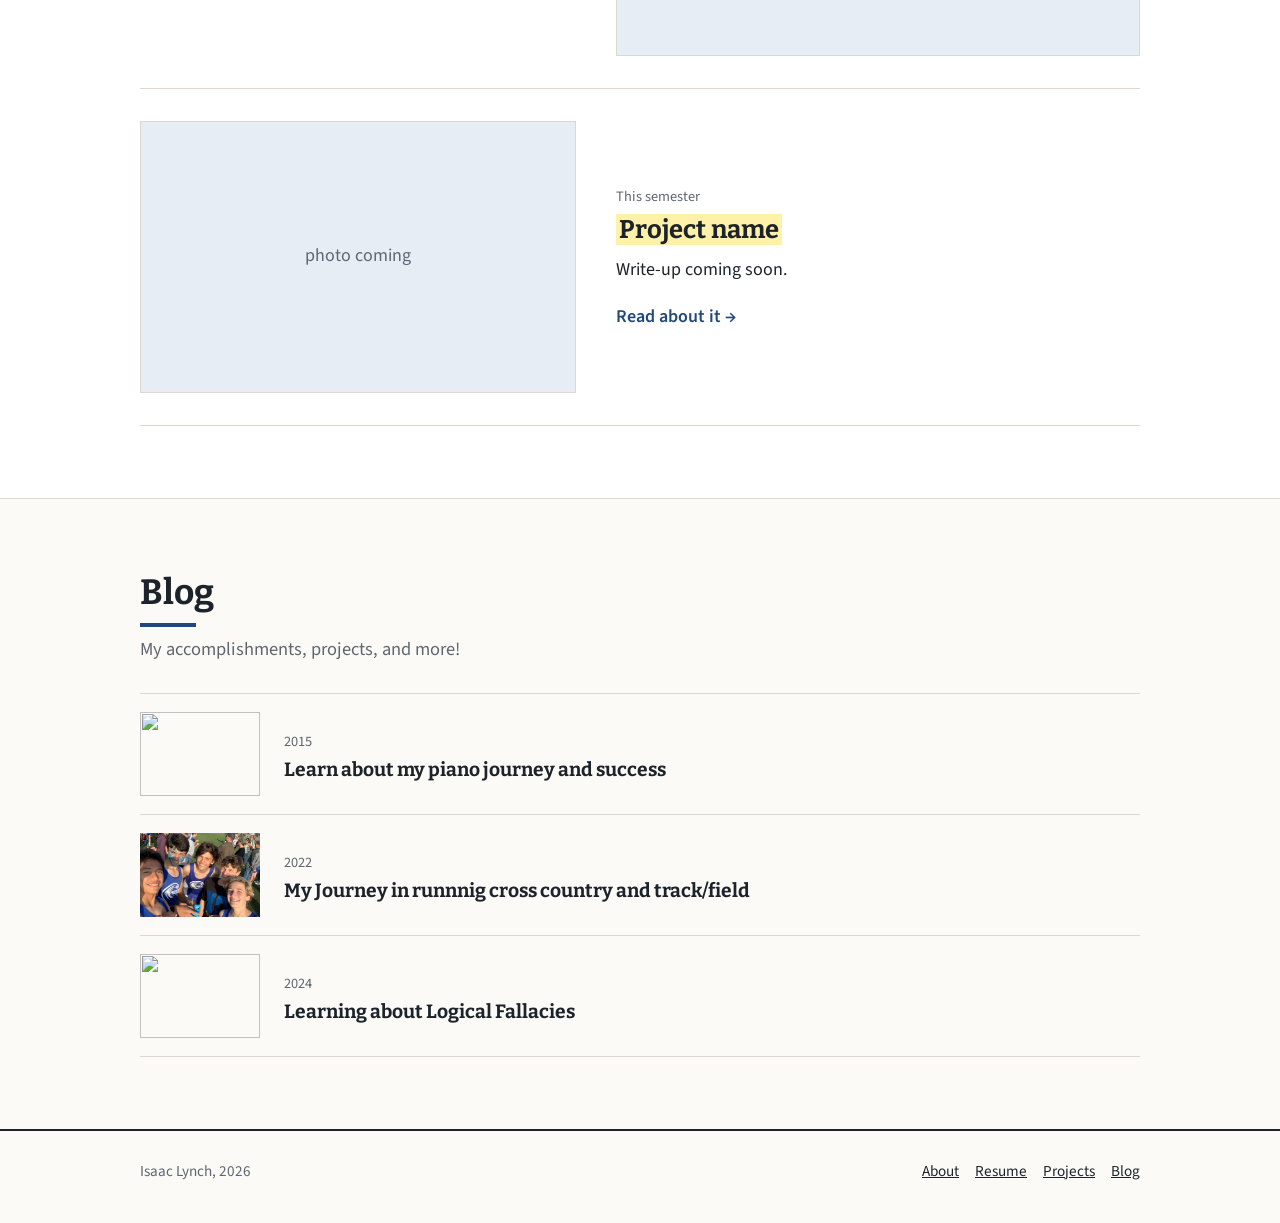
==== commit 5491177b: "restore new design" ====
--- a/index.html
+++ b/index.html
@@ -3,235 +3,169 @@
 <head>
   <meta charset="utf-8">
   <meta name="viewport" content="width=device-width, initial-scale=1">
-  <title>Isaac Lynch | Engineering Portfolio</title>
+  <title>Isaac Lynch</title>
   <link rel="preconnect" href="https://fonts.googleapis.com">
-  <link href="https://fonts.googleapis.com/css2?family=Inter:wght@400;500;600&family=Space+Grotesk:wght@500;600;700&display=swap" rel="stylesheet">
+  <link href="https://fonts.googleapis.com/css2?family=Bitter:wght@600;700&family=Caveat:wght@500&family=Source+Sans+3:wght@400;600;700&display=swap" rel="stylesheet">
   <link rel="stylesheet" href="css/site.css">
 </head>
 <body>
 
-  <!-- NAV -->
   <nav class="nav">
     <div class="wrap">
-      <a class="brand" href="index.html">Isaac<span>.</span></a>
+      <a class="brand" href="index.html">Isaac Lynch</a>
       <button class="nav-toggle" aria-label="Menu" onclick="document.getElementById('menu').classList.toggle('open')">Menu</button>
       <ul id="menu">
         <li><a href="#about">About</a></li>
         <li><a href="#resume">Resume</a></li>
         <li><a href="#projects">Projects</a></li>
-        <li><a href="#beyond">Beyond the Shop</a></li>
+        <li><a href="#blog">Blog</a></li>
       </ul>
     </div>
   </nav>
 
-  <!-- HERO -->
   <header class="hero">
     <div class="wrap">
       <div>
-        <span class="eyebrow">Engineering &amp; Manufacturing Portfolio</span>
-        <h1>Hi, I'm <span>Isaac Lynch.</span></h1>
-        <p class="lead">I'm a student at Pacific Grove High School who loves designing parts in Fusion 360 and turning them into real objects on the CNC machine. This site shows my projects, my machining process, and what I've learned along the way.</p>
-        <a class="btn" href="#projects">See my projects</a>
-        <a class="btn ghost" href="#resume">View resume</a>
+        <h1>Hi, I'm Isaac.</h1>
+        <p>I go to Pacific Grove High School, and this is where I keep the stuff I've designed and made in engineering class. Most of it starts as a sketch, turns into a model in Fusion 360, and ends up as a real part off the CNC mill.</p>
+        <div class="links">
+          <a href="#projects">My projects</a>
+          <a href="#resume">Resume</a>
+        </div>
       </div>
-      <div class="hero-img">
-        <!-- TODO: replace with a photo of you working at the CNC machine -->
-        <img src="images/podium.JPG" alt="Isaac Lynch">
-      </div>
+      <figure class="polaroid">
+        <!-- swap this for a photo of you at the CNC machine when you have one -->
+        <img src="images/podium.JPG" alt="Isaac on the podium at a cross country meet">
+        <figcaption class="note">me, finally on the podium</figcaption>
+      </figure>
     </div>
   </header>
 
-  <!-- 0. ABOUT -->
-  <section id="about" class="alt">
+  <!-- ABOUT -->
+  <section id="about">
     <div class="wrap about-grid">
       <div>
-        <span class="eyebrow">00 — About me</span>
-        <h2>Builder, runner, musician.</h2>
-        <p>I'm a student at Pacific Grove High School in Monterey, California. I'm outgoing, friendly, and kind, and I like problems where I get to figure out how something works and then make it better.</p>
-        <p>In engineering class I've learned to take an idea from a sketch, to a 3D model in Fusion 360, to a finished part on the CNC mill. Outside the shop I run cross country and track, play piano and violin, and build robots.</p>
-        <p><span class="todo">Add 1–2 sentences: what kind of engineering interests you most, and what you want to study or do after high school.</span></p>
+        <h2 class="sec-title">About me</h2>
+        <p>I live in Pacific Grove, California. I like figuring out how things work and then trying to make them myself, which is probably why I ended up in engineering class.</p>
+        <p>When I'm not in the shop, I'm usually running. I do cross country and track. I'm also captain and co-software lead of BreakerBots, our FRC robotics team, and I play piano.</p>
+        <p><span class="todo">Add a sentence or two about what kind of engineering you're into and what you want to do after high school.</span></p>
       </div>
-      <div>
-        <ul class="facts">
-          <li><b>Name</b><span>Isaac Lynch</span></li>
-          <li><b>School</b><span>Pacific Grove High School, <span class="todo">Class of 20XX</span></span></li>
-          <li><b>Location</b><span>Monterey, California</span></li>
-          <li><b>Interests</b><span>CAD &amp; CNC machining, robotics, coding, music, running</span></li>
+      <dl class="facts">
+        <dt>School</dt>
+        <dd>Pacific Grove High School, Class of 2028</dd>
+        <dt>Software</dt>
+        <dd>Fusion 360, AutoCAD, VS Code</dd>
+        <dt>In the shop</dt>
+        <dd>Tormach 1100MX mill, Tormach 24R router, Markforged and Bambu Lab 3D printers</dd>
+        <dt>Outside class</dt>
+        <dd>FRC robotics (BreakerBots captain), track, cross country, piano</dd>
+      </dl>
+    </div>
+  </section>
+
+  <!-- RESUME -->
+  <section id="resume" style="padding-top:0">
+    <div class="wrap">
+      <h2 class="sec-title">Resume</h2>
+
+      <div class="resume-sheet">
+        <div class="top">
+          <h3>Isaac Lynch</h3>
+          <span>Pacific Grove, CA &nbsp;|&nbsp; <a href="https://github.com/isaaclynchrobotics" target="_blank">github.com/isaaclynchrobotics</a></span>
+        </div>
+
+        <h4>Education</h4>
+        <div class="row"><b>Pacific Grove High School, Pacific Grove, CA</b><span class="when">Expected graduation: May 2028</span></div>
+        <ul>
+          <li>GPA: 4.0 (4.42 weighted)</li>
+          <li>Relevant coursework: Engineering 1, Engineering 2 (dual enrollment), Engineering 3, AP Calculus AB, AP Statistics, AP Computer Science, Honors Chemistry, Physics</li>
         </ul>
-        <div class="chips">
-          <span class="chip">Fusion 360</span>
-          <span class="chip">CNC Milling</span>
-          <span class="chip">CAM / Toolpaths</span>
-          <span class="chip">Robotics</span>
-          <span class="chip">HTML &amp; CSS</span>
-          <span class="chip">Piano &amp; Violin</span>
-          <span class="chip">Cross Country</span>
-        </div>
+
+        <h4>Technical Skills</h4>
+        <ul>
+          <li><b>Languages:</b> Java, Python, HTML, JavaScript</li>
+          <li><b>Developer tools:</b> Linux (Ubuntu), Windows, macOS, Visual Studio Code, GitHub, Git, Maven</li>
+          <li><b>CAD/CAM software:</b> Fusion 360, AutoCAD</li>
+          <li><b>Hardware:</b> FDM 3D printing with Markforged and Bambu Lab printers, Tormach 1100MX mill and 24R router</li>
+        </ul>
+
+        <h4>Activities</h4>
+        <div class="row"><b>FIRST Robotics Competition (FRC), BreakerBots</b><span class="when">2024–Present</span></div>
+        <p><i>Captain &amp; Co-Software Lead</i></p>
+        <ul>
+          <li>Programmed a competition robot in Java using WPILib and CTRE libraries; co-led a robot that advanced to the 2026 NorCal State Championship.</li>
+          <li>Served as Drive Coach (2026–Present), directing match strategy, coordinating with alliance teams, and communicating match-play decisions.</li>
+          <li>Developed and deployed a YOLOv8 computer vision model for real-time object detection on a competition robot.</li>
+          <li>Industrial Design Award (2026); Innovation in Control Award (2025)</li>
+        </ul>
+        <div class="row"><b>Regeneron International Science and Engineering Fair (ISEF)</b></div>
+        <ul>
+          <li>Developed an algorithm using satellite imagery topography map layers along with city data to track drains that pose the highest risk of clogging.</li>
+        </ul>
+        <div class="row"><b>Varsity Track &amp; Field</b><span class="when">2024–Present</span></div>
+        <div class="row"><b>Cross Country</b><span class="when">2024–Present</span></div>
+        <div class="row"><b>Big Sur Marathon Volunteer</b><span class="when">2023–Present</span></div>
+        <div class="row"><b>Music Teachers' Association of California</b><span class="when">2025</span></div>
+        <p>Piano, Level 10 California State Honors</p>
       </div>
     </div>
   </section>
 
-  <!-- 1. RESUME -->
-  <section id="resume">
+  <!-- PROJECTS -->
+  <section id="projects" style="background:var(--white); border-top:1px solid var(--rule); border-bottom:1px solid var(--rule);">
     <div class="wrap">
-      <span class="eyebrow">01 — Resume</span>
-      <h2>Resume</h2>
-      <p class="lead">A quick look at my education, skills, and experience.</p>
-      <!-- TODO: export your resume as PDF, save it as resume.pdf in this folder -->
-      <a class="btn" href="resume.pdf" target="_blank">Download PDF resume</a>
+      <h2 class="sec-title">Projects</h2>
+      <p class="lead">For each one I go through the design, the Fusion model, how I machined it, and what I took away from it.</p>
 
-      <div class="resume">
-        <div class="card">
-          <h3>Education</h3>
-          <div class="entry">
-            <div class="when"><span class="todo">20XX – Present</span></div>
-            <h4>Pacific Grove High School</h4>
-            <p>Engineering / Manufacturing pathway. <span class="todo">Add GPA or honors if you want.</span></p>
-          </div>
-          <div class="entry">
-            <div class="when"><span class="todo">Years</span></div>
-            <h4><span class="todo">Middle school name</span></h4>
-            <p>Cross country league champion (8th grade). Track &amp; field medalist.</p>
-          </div>
-        </div>
-
-        <div class="card">
-          <h3>Technical Skills</h3>
-          <div class="entry">
-            <h4>Design &amp; CAD</h4>
-            <p>Autodesk Fusion 360 — sketches, 3D modeling, assemblies, technical drawings</p>
-          </div>
-          <div class="entry">
-            <h4>Manufacturing</h4>
-            <p>CAM toolpath setup, CNC milling, work holding, tool selection, measuring with calipers</p>
-          </div>
-          <div class="entry">
-            <h4>Programming</h4>
-            <p>HTML &amp; CSS (built this website), robotics programming</p>
-          </div>
-        </div>
-
-        <div class="card">
-          <h3>Projects</h3>
-          <div class="entry">
-            <div class="when"><span class="todo">2025 – 2026</span></div>
-            <h4><span class="todo">Last year's project name</span></h4>
-            <p>Designed in Fusion 360 and machined on the CNC mill.</p>
-          </div>
-          <div class="entry">
-            <div class="when">2026</div>
-            <h4>Titan 2M</h4>
-            <p><span class="todo">One-line summary.</span></p>
-          </div>
-          <div class="entry">
-            <div class="when">2026</div>
-            <h4><span class="todo">Semester 1 project name</span></h4>
-            <p><span class="todo">One-line summary.</span></p>
-          </div>
-        </div>
-
-        <div class="card">
-          <h3>Activities &amp; Awards</h3>
-          <div class="entry">
-            <h4>Cross Country &amp; Track and Field</h4>
-            <p>1st place at the MTJAL championship meet in 8th grade; 1st place 4x100 relay in 7th grade.</p>
-          </div>
-          <div class="entry">
-            <h4>Robotics</h4>
-            <p><span class="todo">Team name, your role, competitions.</span></p>
-          </div>
-          <div class="entry">
-            <h4>Music</h4>
-            <p>Piano and violin.</p>
-          </div>
-        </div>
-
-        <div class="card wide">
-          <h3>Internships &amp; Volunteer Work</h3>
-          <div class="entry">
-            <p><span class="todo">Optional — add any internships, volunteer work, or STEM camps here. Delete this card if you don't have any yet.</span></p>
-          </div>
-        </div>
-      </div>
-    </div>
-  </section>
-
-  <!-- 2–4. PROJECTS -->
-  <section id="projects" class="alt">
-    <div class="wrap">
-      <span class="eyebrow">02 — Projects</span>
-      <h2>Engineering Projects</h2>
-      <p class="lead">Each project covers the design, the Fusion 360 model, the machining process, and what I learned.</p>
-
-      <div class="grid-3">
-        <a class="pcard" href="project-last-year.html">
-          <div class="thumb"><!-- TODO: <img src="images/projects/last-year-cover.jpg" alt=""> -->Add cover photo</div>
-          <div class="body">
-            <span class="tag">Last year</span>
+      <div class="projects">
+        <a class="project-row" href="project-last-year.html">
+          <div class="pic"><!-- <img src="images/projects/last-year-cover.jpg" alt=""> -->photo coming</div>
+          <div>
+            <span class="kicker">Last year</span>
             <h3><span class="todo">Project name</span></h3>
             <p>Designed in Fusion 360 and cut on the CNC mill.</p>
-            <span class="status ready">Ready for review</span>
+            <span class="more">Read about it &rarr;</span>
           </div>
         </a>
-        <a class="pcard" href="titan-2m.html">
-          <div class="thumb">Add cover photo</div>
-          <div class="body">
-            <span class="tag">Semester 1</span>
+        <a class="project-row" href="titan-2m.html">
+          <div class="pic">photo coming</div>
+          <div>
+            <span class="kicker">This semester</span>
             <h3>Titan 2M</h3>
-            <p>Machining project from this semester.</p>
-            <span class="status">Coming for final draft</span>
+            <p>Write-up coming soon.</p>
+            <span class="more">Read about it &rarr;</span>
           </div>
         </a>
-        <a class="pcard" href="semester-1-project.html">
-          <div class="thumb">Add cover photo</div>
-          <div class="body">
-            <span class="tag">Semester 1</span>
+        <a class="project-row" href="semester-1-project.html">
+          <div class="pic">photo coming</div>
+          <div>
+            <span class="kicker">This semester</span>
             <h3><span class="todo">Project name</span></h3>
-            <p>Additional project from this semester.</p>
-            <span class="status">Coming for final draft</span>
+            <p>Write-up coming soon.</p>
+            <span class="more">Read about it &rarr;</span>
           </div>
         </a>
       </div>
     </div>
   </section>
 
-  <!-- BEYOND THE SHOP (existing blog posts) -->
-  <section id="beyond">
+  <!-- BLOG -->
+  <section id="blog">
     <div class="wrap">
-      <span class="eyebrow">03 — Beyond the shop</span>
-      <h2>Blog</h2>
+      <h2 class="sec-title">Blog</h2>
       <p class="lead">My accomplishments, projects, and more!</p>
-
-      <div class="grid-3">
-        <a class="pcard bcard" href="blog-1.html">
-          <div class="thumb"><img src="images/piano.jpeg" alt="Piano"></div>
-          <div class="body">
-            <span class="tag">2015</span>
-            <h3>Learn about my piano journey and success</h3>
-          </div>
-        </a>
-        <a class="pcard bcard" href="blog-2.html">
-          <div class="thumb"><img src="images/crosscountry.jpg" alt="Cross country"></div>
-          <div class="body">
-            <span class="tag">2022</span>
-            <h3>My Journey in runnnig cross country and track/field</h3>
-          </div>
-        </a>
-        <a class="pcard bcard" href="blog-3.html">
-          <div class="thumb"><img src="images/logical.jpg" alt="Logical fallacies"></div>
-          <div class="body">
-            <span class="tag">2024</span>
-            <h3>Learning about Logical Fallacies</h3>
-          </div>
-        </a>
-      </div>
+      <ul class="posts">
+        <li><a href="blog-1.html"><img src="images/piano.jpeg" alt=""><div><span class="yr">2015</span><h3>Learn about my piano journey and success</h3></div></a></li>
+        <li><a href="blog-2.html"><img src="images/crosscountry.jpg" alt=""><div><span class="yr">2022</span><h3>My Journey in runnnig cross country and track/field</h3></div></a></li>
+        <li><a href="blog-3.html"><img src="images/logical.jpg" alt=""><div><span class="yr">2024</span><h3>Learning about Logical Fallacies</h3></div></a></li>
+      </ul>
     </div>
   </section>
 
   <footer>
     <div class="wrap">
-      <span>&copy; 2026 Isaac Lynch · Pacific Grove High School</span>
-      <span><a href="#about">About</a><a href="#resume">Resume</a><a href="#projects">Projects</a><a href="#beyond">Blog</a></span>
+      <span>Isaac Lynch, 2026</span>
+      <span><a href="#about">About</a><a href="#resume">Resume</a><a href="#projects">Projects</a><a href="#blog">Blog</a></span>
     </div>
   </footer>
 
--- a/css/site.css
+++ b/css/site.css
@@ -1,171 +1,176 @@
-/* Isaac Lynch — Portfolio styles (custom, replaces template CSS) */
+/* Isaac Lynch portfolio */
+
 :root {
-  --bg: #f7f6f2;
-  --surface: #ffffff;
-  --ink: #16181d;
-  --muted: #5b616e;
-  --line: #e2e0d8;
-  --accent: #e8590c;      /* machining orange */
-  --accent-soft: #fff1e8;
-  --steel: #2b3440;
-  --radius: 14px;
-  --max: 1120px;
+  --paper: #fbfaf6;
+  --white: #ffffff;
+  --ink: #1d232b;
+  --gray: #5f6670;
+  --rule: #dcd8cc;
+  --blue: #23497a;        /* main color: blueprint blue */
+  --blue-light: #e7edf5;
+  --grid: rgba(35, 73, 122, 0.07);
 }
 
 * { box-sizing: border-box; }
 html { scroll-behavior: smooth; }
 body {
   margin: 0;
-  background: var(--bg);
+  background: var(--paper);
   color: var(--ink);
-  font-family: "Inter", system-ui, -apple-system, Segoe UI, Roboto, sans-serif;
-  font-size: 17px;
-  line-height: 1.65;
+  font-family: "Source Sans 3", "Helvetica Neue", Arial, sans-serif;
+  font-size: 18px;
+  line-height: 1.6;
 }
 img { max-width: 100%; display: block; }
-a { color: var(--accent); }
-h1, h2, h3, h4 { font-family: "Space Grotesk", "Inter", sans-serif; line-height: 1.2; margin: 0 0 .5em; }
-h1 { font-size: clamp(2.2rem, 5vw, 3.6rem); letter-spacing: -0.02em; }
-h2 { font-size: clamp(1.7rem, 3.2vw, 2.4rem); letter-spacing: -0.01em; }
-h3 { font-size: 1.3rem; }
+a { color: var(--blue); }
+h1, h2, h3, h4 { font-family: "Bitter", Georgia, serif; font-weight: 700; line-height: 1.2; margin: 0 0 .5em; }
+h1 { font-size: clamp(2.3rem, 5vw, 3.4rem); }
+h2 { font-size: clamp(1.7rem, 3vw, 2.2rem); }
+h3 { font-size: 1.25rem; }
 p { margin: 0 0 1em; }
 
-.wrap { max-width: var(--max); margin: 0 auto; padding: 0 20px; }
-section { padding: 84px 0; }
-section.alt { background: var(--surface); border-top: 1px solid var(--line); border-bottom: 1px solid var(--line); }
+.wrap { max-width: 1040px; margin: 0 auto; padding: 0 20px; }
+section { padding: 72px 0; }
+.lead { font-size: 1.15rem; color: var(--gray); max-width: 60ch; }
 
-.eyebrow {
-  display: inline-block;
-  font: 600 .78rem/1 "Space Grotesk", sans-serif;
-  text-transform: uppercase;
-  letter-spacing: .14em;
-  color: var(--accent);
-  margin-bottom: 14px;
-}
-.lead { font-size: 1.15rem; color: var(--muted); max-width: 62ch; }
+/* little handwritten notes */
+.note { font-family: "Caveat", cursive; font-size: 1.5rem; color: var(--blue); line-height: 1.1; }
+
+/* section headings with a short underline, like a drawing title block */
+.sec-title { margin-bottom: 8px; }
+.sec-title::after { content: ""; display: block; width: 56px; height: 4px; background: var(--blue); margin-top: 10px; }
 
 /* ---------- Nav ---------- */
-.nav {
-  position: sticky; top: 0; z-index: 50;
-  background: rgba(247, 246, 242, .92);
-  backdrop-filter: blur(8px);
-  border-bottom: 1px solid var(--line);
-}
-.nav .wrap { display: flex; align-items: center; justify-content: space-between; height: 64px; }
-.brand { font: 700 1.2rem "Space Grotesk", sans-serif; color: var(--ink); text-decoration: none; }
-.brand span { color: var(--accent); }
-.nav ul { list-style: none; display: flex; gap: 28px; margin: 0; padding: 0; }
-.nav ul a { color: var(--ink); text-decoration: none; font-weight: 500; font-size: .95rem; }
-.nav ul a:hover { color: var(--accent); }
-.nav-toggle { display: none; background: none; border: 1px solid var(--line); border-radius: 8px; padding: 6px 12px; font: inherit; cursor: pointer; }
+.nav { background: var(--paper); border-bottom: 2px solid var(--ink); position: sticky; top: 0; z-index: 50; }
+.nav .wrap { display: flex; align-items: center; justify-content: space-between; height: 60px; }
+.brand { font: 700 1.15rem "Bitter", serif; color: var(--ink); text-decoration: none; }
+.nav ul { list-style: none; display: flex; gap: 26px; margin: 0; padding: 0; }
+.nav ul a { color: var(--ink); text-decoration: none; font-weight: 600; font-size: .95rem; }
+.nav ul a:hover { color: var(--blue); text-decoration: underline; text-underline-offset: 4px; }
+.nav-toggle { display: none; background: none; border: 2px solid var(--ink); padding: 4px 12px; font: 600 .9rem inherit; cursor: pointer; }
 @media (max-width: 760px) {
   .nav-toggle { display: block; }
-  .nav ul { display: none; position: absolute; top: 64px; left: 0; right: 0; flex-direction: column; gap: 0; background: var(--bg); border-bottom: 1px solid var(--line); }
+  .nav ul { display: none; position: absolute; top: 60px; left: 0; right: 0; flex-direction: column; gap: 0; background: var(--paper); border-bottom: 2px solid var(--ink); }
   .nav ul.open { display: flex; }
-  .nav ul a { display: block; padding: 14px 20px; border-top: 1px solid var(--line); }
+  .nav ul a { display: block; padding: 14px 20px; border-top: 1px solid var(--rule); }
 }
 
-/* ---------- Hero ---------- */
-.hero { padding: 96px 0 72px; }
-.hero .wrap { display: grid; grid-template-columns: 1.2fr 1fr; gap: 56px; align-items: center; }
-.hero h1 span { color: var(--accent); }
-.hero .lead { margin-bottom: 28px; }
-.hero-img { border-radius: var(--radius); overflow: hidden; aspect-ratio: 4 / 3; background: var(--line); box-shadow: 0 20px 40px -20px rgba(0,0,0,.35); }
-.hero-img img { width: 100%; height: 100%; object-fit: cover; }
-.btn {
-  display: inline-block; padding: 12px 22px; border-radius: 999px;
-  background: var(--accent); color: #fff; text-decoration: none; font-weight: 600;
-  border: 2px solid var(--accent); margin: 0 10px 10px 0;
+/* ---------- Hero (graph paper background) ---------- */
+.hero {
+  padding: 80px 0 72px;
+  background-image:
+    linear-gradient(var(--grid) 1px, transparent 1px),
+    linear-gradient(90deg, var(--grid) 1px, transparent 1px);
+  background-size: 24px 24px;
+  border-bottom: 1px solid var(--rule);
 }
-.btn.ghost { background: transparent; color: var(--ink); border-color: var(--ink); }
-.btn:hover { filter: brightness(.95); }
-@media (max-width: 860px) { .hero .wrap { grid-template-columns: 1fr; } }
+.hero .wrap { display: grid; grid-template-columns: 1.3fr 1fr; gap: 56px; align-items: center; }
+.hero h1 { margin-bottom: .35em; }
+.hero p { font-size: 1.15rem; max-width: 52ch; }
+.hero .links { margin-top: 24px; }
+.hero .links a { margin-right: 22px; font-weight: 600; }
+
+.polaroid {
+  background: var(--white);
+  padding: 12px 12px 14px;
+  box-shadow: 0 6px 18px rgba(0,0,0,.15);
+  transform: rotate(2deg);
+  max-width: 400px;
+  justify-self: center;
+}
+.polaroid img { aspect-ratio: 4 / 3; object-fit: cover; width: 100%; }
+.polaroid .note { text-align: center; margin-top: 10px; }
+@media (max-width: 860px) { .hero .wrap { grid-template-columns: 1fr; } .polaroid { transform: rotate(1deg); } }
 
 /* ---------- About ---------- */
-.about-grid { display: grid; grid-template-columns: 1fr 1fr; gap: 56px; align-items: start; }
-.facts { list-style: none; padding: 0; margin: 24px 0 0; border-top: 1px solid var(--line); }
-.facts li { display: flex; gap: 16px; padding: 12px 0; border-bottom: 1px solid var(--line); }
-.facts li b { min-width: 110px; font-weight: 600; }
-.chips { display: flex; flex-wrap: wrap; gap: 10px; margin-top: 18px; }
-.chip { padding: 6px 14px; border-radius: 999px; background: var(--accent-soft); color: #9a3a06; font-size: .9rem; font-weight: 500; }
+.about-grid { display: grid; grid-template-columns: 1.4fr 1fr; gap: 56px; }
+.facts { margin: 0; padding: 22px 24px; background: var(--white); border: 1px solid var(--rule); }
+.facts dt { font-weight: 700; font-size: .85rem; text-transform: uppercase; letter-spacing: .06em; color: var(--gray); }
+.facts dd { margin: 0 0 14px; }
+.facts dd:last-child { margin-bottom: 0; }
 @media (max-width: 860px) { .about-grid { grid-template-columns: 1fr; } }
 
-/* ---------- Resume ---------- */
-.resume { display: grid; grid-template-columns: 1fr 1fr; gap: 28px; margin-top: 36px; }
-.card { background: var(--surface); border: 1px solid var(--line); border-radius: var(--radius); padding: 28px; }
-section.alt .card { background: var(--bg); }
-.card h3 { display: flex; align-items: center; gap: 10px; }
-.card h3::before { content: ""; width: 10px; height: 10px; border-radius: 2px; background: var(--accent); }
-.entry { padding: 12px 0; border-top: 1px dashed var(--line); }
-.entry:first-of-type { border-top: 0; }
-.entry .when { font-size: .85rem; color: var(--muted); }
-.entry h4 { margin: 2px 0 4px; font-size: 1.05rem; }
-.entry p { margin: 0; color: var(--muted); font-size: .95rem; }
-.resume .wide { grid-column: 1 / -1; }
-@media (max-width: 760px) { .resume { grid-template-columns: 1fr; } }
+/* ---------- Resume (looks like a real one-page resume) ---------- */
+.resume-sheet { background: var(--white); border: 1px solid var(--rule); box-shadow: 0 2px 0 var(--rule); padding: 44px 48px; margin-top: 28px; max-width: 860px; }
+.resume-sheet .top { display: flex; justify-content: space-between; align-items: baseline; flex-wrap: wrap; gap: 8px; border-bottom: 2px solid var(--ink); padding-bottom: 12px; margin-bottom: 8px; }
+.resume-sheet .top h3 { font-size: 1.6rem; margin: 0; }
+.resume-sheet .top span { color: var(--gray); }
+.resume-sheet h4 { font-size: .9rem; text-transform: uppercase; letter-spacing: .1em; color: var(--blue); margin: 28px 0 8px; }
+.row { display: flex; justify-content: space-between; gap: 16px; flex-wrap: wrap; }
+.row b { font-weight: 700; }
+.row .when { color: var(--gray); font-size: .95rem; }
+.resume-sheet ul { margin: 4px 0 12px; padding-left: 20px; }
+.resume-sheet li { margin-bottom: 4px; }
+.resume-sheet p { margin: 2px 0 12px; }
+.pdf-link { display: inline-block; margin-top: 18px; font-weight: 600; }
+@media (max-width: 600px) { .resume-sheet { padding: 28px 22px; } }
 
-/* ---------- Project cards ---------- */
-.grid-3 { display: grid; grid-template-columns: repeat(3, 1fr); gap: 24px; margin-top: 36px; }
-.pcard { background: var(--surface); border: 1px solid var(--line); border-radius: var(--radius); overflow: hidden; text-decoration: none; color: inherit; display: flex; flex-direction: column; transition: transform .2s, box-shadow .2s; }
-.pcard:hover { transform: translateY(-4px); box-shadow: 0 18px 30px -18px rgba(0,0,0,.35); }
-.pcard .thumb { aspect-ratio: 16 / 10; background: var(--steel); display: grid; place-items: center; color: #aeb6c2; font: 600 .9rem "Space Grotesk", sans-serif; overflow: hidden; }
-.pcard .thumb img { width: 100%; height: 100%; object-fit: cover; }
-.pcard .body { padding: 22px; flex: 1; }
-.pcard .tag { font-size: .78rem; font-weight: 600; letter-spacing: .08em; text-transform: uppercase; color: var(--accent); }
-.pcard h3 { margin: 6px 0 8px; }
-.pcard p { color: var(--muted); font-size: .95rem; margin: 0; }
-.pcard .status { display: inline-block; margin-top: 14px; font-size: .8rem; padding: 3px 10px; border-radius: 999px; background: #eef0f3; color: var(--muted); }
-.pcard .status.ready { background: #e6f4ea; color: #1e6b34; }
-@media (max-width: 900px) { .grid-3 { grid-template-columns: 1fr 1fr; } }
-@media (max-width: 600px) { .grid-3 { grid-template-columns: 1fr; } }
+/* ---------- Projects ---------- */
+.projects { margin-top: 36px; }
+.project-row { display: grid; grid-template-columns: 1fr 1.2fr; gap: 40px; align-items: center; padding: 32px 0; border-top: 1px solid var(--rule); text-decoration: none; color: inherit; }
+.project-row:last-child { border-bottom: 1px solid var(--rule); }
+.project-row:nth-child(even) .pic { order: 2; }
+.project-row .pic { aspect-ratio: 16 / 10; background: var(--blue-light); border: 1px solid var(--rule); display: grid; place-items: center; color: var(--gray); overflow: hidden; }
+.project-row .pic img { width: 100%; height: 100%; object-fit: cover; }
+.project-row .kicker { font-size: .9rem; color: var(--gray); }
+.project-row h3 { font-size: 1.6rem; margin: 4px 0 10px; }
+.project-row .more { font-weight: 600; color: var(--blue); }
+.project-row:hover h3 { color: var(--blue); }
+@media (max-width: 760px) { .project-row { grid-template-columns: 1fr; gap: 18px; } .project-row:nth-child(even) .pic { order: 0; } }
+
+/* ---------- Blog list ---------- */
+.posts { list-style: none; padding: 0; margin: 28px 0 0; }
+.posts li a { display: grid; grid-template-columns: 120px 1fr; gap: 24px; align-items: center; padding: 18px 0; border-top: 1px solid var(--rule); text-decoration: none; color: var(--ink); }
+.posts li:last-child a { border-bottom: 1px solid var(--rule); }
+.posts img { width: 120px; height: 84px; object-fit: cover; }
+.posts .yr { font-size: .9rem; color: var(--gray); }
+.posts h3 { margin: 2px 0 0; font-size: 1.2rem; }
+.posts a:hover h3 { color: var(--blue); }
 
 /* ---------- Project page ---------- */
-.p-hero { padding: 72px 0 40px; }
-.p-hero .meta { display: flex; flex-wrap: wrap; gap: 10px; margin-top: 18px; }
-.toc { display: flex; flex-wrap: wrap; gap: 8px; margin: 28px 0 0; padding: 0; list-style: none; }
-.toc a { display: block; padding: 6px 14px; border: 1px solid var(--line); border-radius: 999px; text-decoration: none; color: var(--ink); font-size: .9rem; background: var(--surface); }
-.toc a:hover { border-color: var(--accent); color: var(--accent); }
-.p-section { padding: 56px 0; border-top: 1px solid var(--line); }
-.p-section h2 { display: flex; align-items: baseline; gap: 14px; }
-.p-section h2 small { font: 600 .9rem "Space Grotesk", sans-serif; color: var(--accent); }
-.gallery { display: grid; grid-template-columns: repeat(3, 1fr); gap: 16px; margin-top: 20px; }
+.p-hero { padding: 56px 0 32px; border-bottom: 1px solid var(--rule); }
+.back { display: inline-block; margin-bottom: 18px; font-weight: 600; text-decoration: none; }
+.eyebrow { display: block; color: var(--gray); font-size: .95rem; margin-bottom: 6px; }
+.p-hero .meta { display: flex; flex-wrap: wrap; gap: 8px 22px; margin-top: 14px; color: var(--gray); }
+.chip { font-size: .95rem; }
+.chip + .chip::before { content: "/"; margin-right: 22px; margin-left: -12px; color: var(--rule); }
+.toc { display: flex; flex-wrap: wrap; gap: 6px 20px; margin: 22px 0 0; padding: 0; list-style: none; }
+.toc a { font-weight: 600; text-decoration: none; }
+.toc a:hover { text-decoration: underline; }
+.p-section { padding: 48px 0; border-bottom: 1px solid var(--rule); }
+.p-section:last-of-type { border-bottom: 0; }
+.p-section h2 small { display: none; }
+.gallery { display: grid; grid-template-columns: repeat(3, 1fr); gap: 18px; margin-top: 18px; }
 .gallery figure { margin: 0; }
-.gallery figcaption { font-size: .85rem; color: var(--muted); margin-top: 6px; }
-.ph {
-  aspect-ratio: 4 / 3; border: 2px dashed #c9c5b8; border-radius: 12px;
-  display: grid; place-items: center; text-align: center; padding: 16px;
-  color: var(--muted); font-size: .9rem; background: repeating-linear-gradient(45deg, #faf9f6, #faf9f6 10px, #f3f1ea 10px, #f3f1ea 20px);
-}
+.gallery figcaption { font-size: .9rem; color: var(--gray); margin-top: 6px; }
+.gallery img { aspect-ratio: 4 / 3; object-fit: cover; width: 100%; }
+.ph { aspect-ratio: 4 / 3; border: 2px dashed var(--rule); display: grid; place-items: center; text-align: center; padding: 16px; color: var(--gray); font-size: .95rem; background: var(--white); }
 .ph.wide { aspect-ratio: 16 / 9; }
-.gallery img { border-radius: 12px; aspect-ratio: 4 / 3; object-fit: cover; width: 100%; }
 .cad { display: grid; grid-template-columns: 1.4fr 1fr; gap: 28px; align-items: center; }
 @media (max-width: 760px) { .gallery { grid-template-columns: 1fr 1fr; } .cad { grid-template-columns: 1fr; } }
 
-table.tools { width: 100%; border-collapse: collapse; margin-top: 20px; background: var(--surface); border-radius: var(--radius); overflow: hidden; border: 1px solid var(--line); font-size: .95rem; }
-table.tools th, table.tools td { text-align: left; padding: 14px 16px; border-bottom: 1px solid var(--line); vertical-align: top; }
-table.tools th { background: var(--steel); color: #fff; font: 600 .85rem "Space Grotesk", sans-serif; letter-spacing: .04em; text-transform: uppercase; }
-table.tools tr:last-child td { border-bottom: 0; }
 .table-scroll { overflow-x: auto; }
-.steps { counter-reset: step; list-style: none; padding: 0; margin: 20px 0 0; }
-.steps li { counter-increment: step; position: relative; padding: 0 0 18px 52px; }
-.steps li::before { content: counter(step); position: absolute; left: 0; top: 0; width: 34px; height: 34px; border-radius: 50%; background: var(--accent); color: #fff; display: grid; place-items: center; font: 700 .95rem "Space Grotesk", sans-serif; }
-.callout { background: var(--accent-soft); border-left: 4px solid var(--accent); padding: 20px 24px; border-radius: 0 12px 12px 0; }
-.pager { display: flex; justify-content: space-between; gap: 16px; padding: 40px 0 0; flex-wrap: wrap; }
+table.tools { width: 100%; border-collapse: collapse; margin-top: 16px; background: var(--white); font-size: .97rem; }
+table.tools th, table.tools td { text-align: left; padding: 12px 14px; border: 1px solid var(--rule); vertical-align: top; }
+table.tools th { background: var(--blue); color: #fff; font-weight: 600; }
+.steps { margin: 16px 0 0; padding-left: 24px; }
+.steps li { margin-bottom: 8px; padding-left: 4px; }
+.callout { border-left: 4px solid var(--blue); padding: 4px 0 4px 20px; }
+.pager { display: flex; justify-content: space-between; gap: 16px; padding-top: 32px; flex-wrap: wrap; font-weight: 600; }
+.btn { font-weight: 600; text-decoration: none; }
+.btn:hover { text-decoration: underline; }
 
-/* ---------- Placeholder marker (delete as you fill in) ---------- */
-.todo { background: #fff3a8; color: #6b5900; padding: 0 4px; border-radius: 4px; font-weight: 500; }
+/* placeholder highlight: delete the <span class="todo"> once you fill it in */
+.todo { background: #fff2a8; padding: 0 3px; }
 
-/* ---------- Blog cards & posts ---------- */
-.bcard .thumb { background: #ddd; }
-.post { max-width: 760px; margin: 0 auto; padding: 56px 20px 80px; }
-.post h2 { margin-top: 1.6em; }
-.post h3, .post h5 { font-family: "Space Grotesk", sans-serif; margin-top: 1.6em; }
+/* ---------- Blog posts ---------- */
+.post { max-width: 720px; margin: 0 auto; padding: 48px 20px 80px; }
+.post h2, .post h3, .post h5 { font-family: "Bitter", Georgia, serif; margin-top: 1.6em; }
 .post h5 { font-size: 1.1rem; }
-.post img { border-radius: 12px; margin: 18px 0 24px; }
-.back { display: inline-block; margin-bottom: 24px; text-decoration: none; font-weight: 600; }
+.post img { margin: 18px 0 24px; }
 
 /* ---------- Footer ---------- */
-footer { background: var(--steel); color: #c8ced8; padding: 40px 0; font-size: .92rem; }
-footer .wrap { display: flex; justify-content: space-between; flex-wrap: wrap; gap: 16px; }
-footer a { color: #fff; text-decoration: none; margin-left: 18px; }
+footer { border-top: 2px solid var(--ink); padding: 28px 0 40px; font-size: .95rem; color: var(--gray); }
+footer .wrap { display: flex; justify-content: space-between; flex-wrap: wrap; gap: 12px; }
+footer a { color: var(--ink); margin-left: 16px; }
 footer a:first-child { margin-left: 0; }
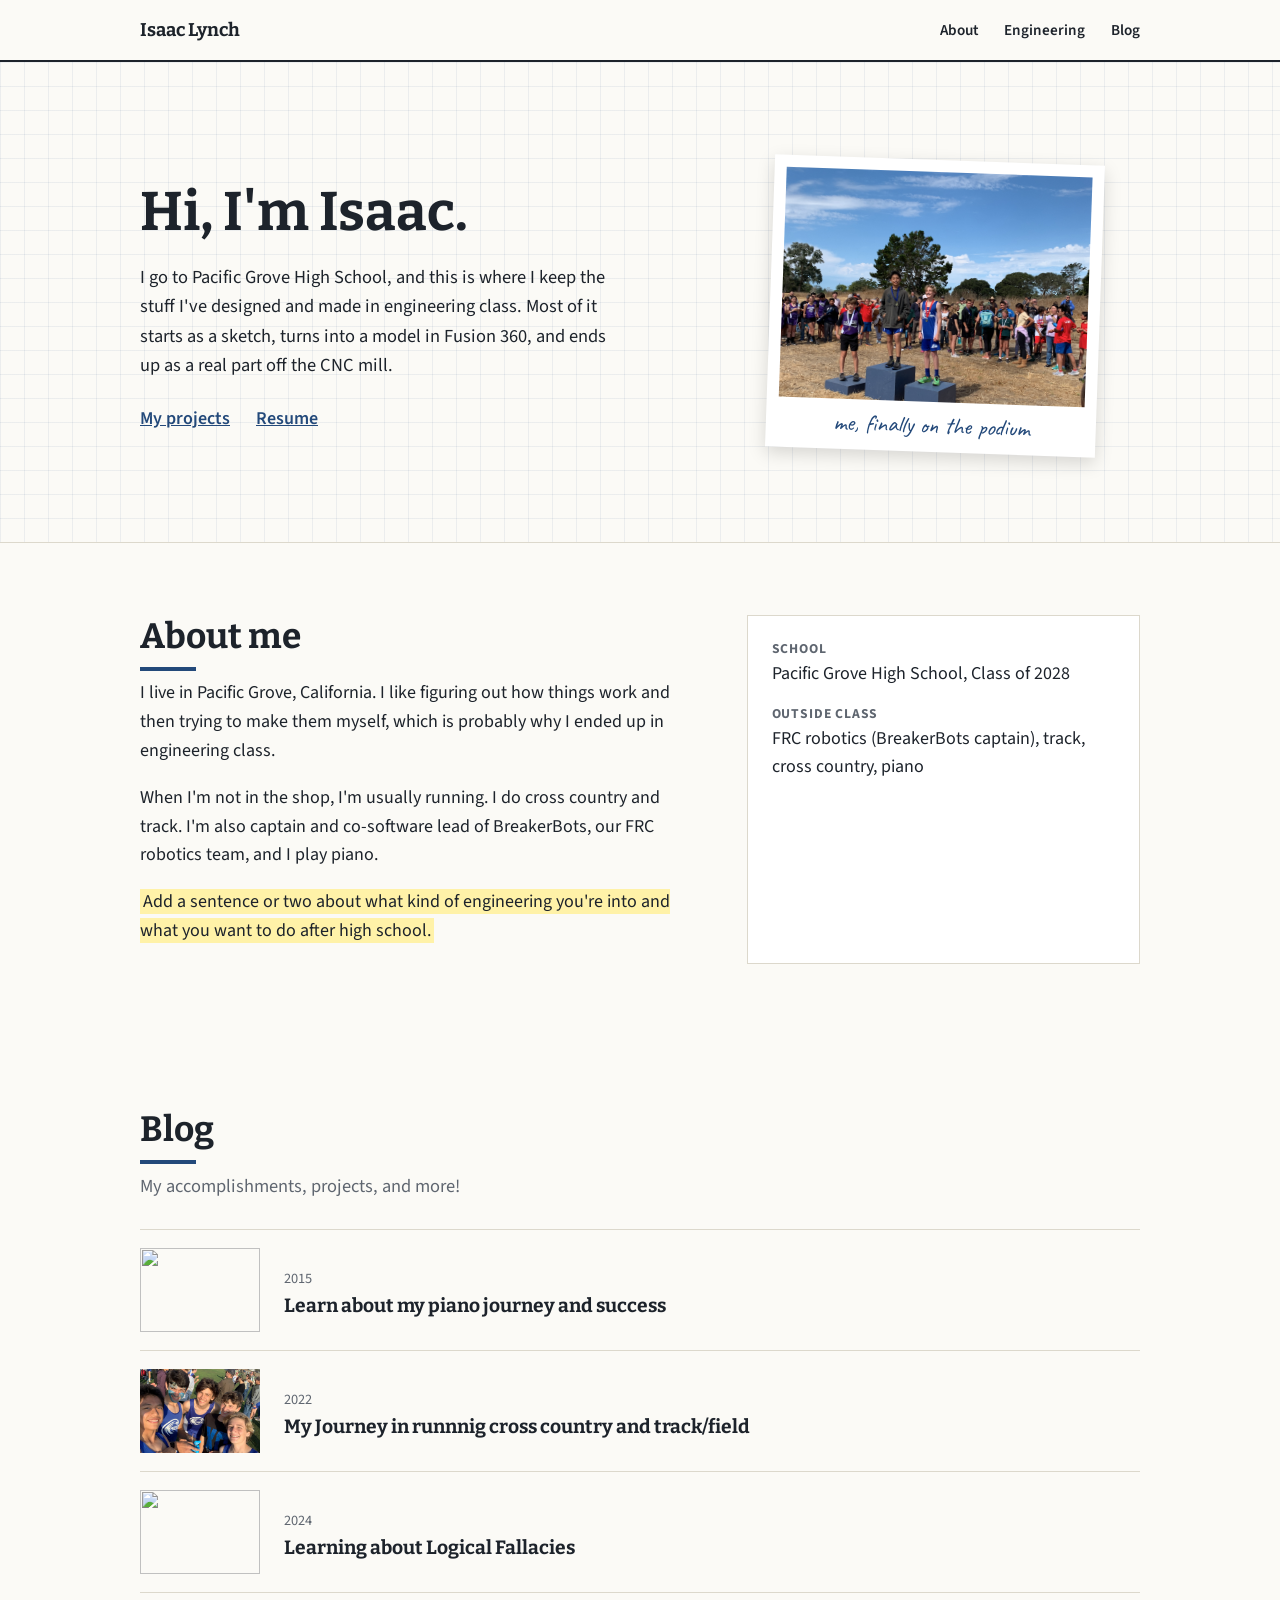
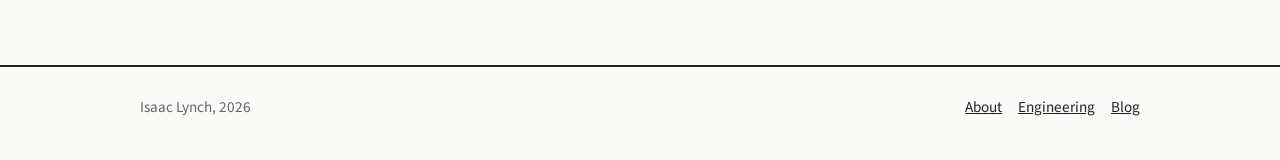
==== commit fed42814: "reorganized engineering to a separate tab" ====
--- a/index.html
+++ b/index.html
@@ -16,8 +16,7 @@
       <button class="nav-toggle" aria-label="Menu" onclick="document.getElementById('menu').classList.toggle('open')">Menu</button>
       <ul id="menu">
         <li><a href="#about">About</a></li>
-        <li><a href="#resume">Resume</a></li>
-        <li><a href="#projects">Projects</a></li>
+        <li><a href="engineering.html">Engineering</a></li>
         <li><a href="#blog">Blog</a></li>
       </ul>
     </div>
@@ -29,8 +28,8 @@
         <h1>Hi, I'm Isaac.</h1>
         <p>I go to Pacific Grove High School, and this is where I keep the stuff I've designed and made in engineering class. Most of it starts as a sketch, turns into a model in Fusion 360, and ends up as a real part off the CNC mill.</p>
         <div class="links">
-          <a href="#projects">My projects</a>
-          <a href="#resume">Resume</a>
+          <a href="engineering.html#projects">My projects</a>
+          <a href="engineering.html#resume">Resume</a>
         </div>
       </div>
       <figure class="polaroid">
@@ -53,101 +52,13 @@
       <dl class="facts">
         <dt>School</dt>
         <dd>Pacific Grove High School, Class of 2028</dd>
-        <dt>Software</dt>
-        <dd>Fusion 360, AutoCAD, VS Code</dd>
-        <dt>In the shop</dt>
-        <dd>Tormach 1100MX mill, Tormach 24R router, Markforged and Bambu Lab 3D printers</dd>
         <dt>Outside class</dt>
         <dd>FRC robotics (BreakerBots captain), track, cross country, piano</dd>
       </dl>
     </div>
   </section>
 
-  <!-- RESUME -->
-  <section id="resume" style="padding-top:0">
-    <div class="wrap">
-      <h2 class="sec-title">Resume</h2>
 
-      <div class="resume-sheet">
-        <div class="top">
-          <h3>Isaac Lynch</h3>
-          <span>Pacific Grove, CA &nbsp;|&nbsp; <a href="https://github.com/isaaclynchrobotics" target="_blank">github.com/isaaclynchrobotics</a></span>
-        </div>
-
-        <h4>Education</h4>
-        <div class="row"><b>Pacific Grove High School, Pacific Grove, CA</b><span class="when">Expected graduation: May 2028</span></div>
-        <ul>
-          <li>GPA: 4.0 (4.42 weighted)</li>
-          <li>Relevant coursework: Engineering 1, Engineering 2 (dual enrollment), Engineering 3, AP Calculus AB, AP Statistics, AP Computer Science, Honors Chemistry, Physics</li>
-        </ul>
-
-        <h4>Technical Skills</h4>
-        <ul>
-          <li><b>Languages:</b> Java, Python, HTML, JavaScript</li>
-          <li><b>Developer tools:</b> Linux (Ubuntu), Windows, macOS, Visual Studio Code, GitHub, Git, Maven</li>
-          <li><b>CAD/CAM software:</b> Fusion 360, AutoCAD</li>
-          <li><b>Hardware:</b> FDM 3D printing with Markforged and Bambu Lab printers, Tormach 1100MX mill and 24R router</li>
-        </ul>
-
-        <h4>Activities</h4>
-        <div class="row"><b>FIRST Robotics Competition (FRC), BreakerBots</b><span class="when">2024–Present</span></div>
-        <p><i>Captain &amp; Co-Software Lead</i></p>
-        <ul>
-          <li>Programmed a competition robot in Java using WPILib and CTRE libraries; co-led a robot that advanced to the 2026 NorCal State Championship.</li>
-          <li>Served as Drive Coach (2026–Present), directing match strategy, coordinating with alliance teams, and communicating match-play decisions.</li>
-          <li>Developed and deployed a YOLOv8 computer vision model for real-time object detection on a competition robot.</li>
-          <li>Industrial Design Award (2026); Innovation in Control Award (2025)</li>
-        </ul>
-        <div class="row"><b>Regeneron International Science and Engineering Fair (ISEF)</b></div>
-        <ul>
-          <li>Developed an algorithm using satellite imagery topography map layers along with city data to track drains that pose the highest risk of clogging.</li>
-        </ul>
-        <div class="row"><b>Varsity Track &amp; Field</b><span class="when">2024–Present</span></div>
-        <div class="row"><b>Cross Country</b><span class="when">2024–Present</span></div>
-        <div class="row"><b>Big Sur Marathon Volunteer</b><span class="when">2023–Present</span></div>
-        <div class="row"><b>Music Teachers' Association of California</b><span class="when">2025</span></div>
-        <p>Piano, Level 10 California State Honors</p>
-      </div>
-    </div>
-  </section>
-
-  <!-- PROJECTS -->
-  <section id="projects" style="background:var(--white); border-top:1px solid var(--rule); border-bottom:1px solid var(--rule);">
-    <div class="wrap">
-      <h2 class="sec-title">Projects</h2>
-      <p class="lead">For each one I go through the design, the Fusion model, how I machined it, and what I took away from it.</p>
-
-      <div class="projects">
-        <a class="project-row" href="project-last-year.html">
-          <div class="pic"><!-- <img src="images/projects/last-year-cover.jpg" alt=""> -->photo coming</div>
-          <div>
-            <span class="kicker">Last year</span>
-            <h3><span class="todo">Project name</span></h3>
-            <p>Designed in Fusion 360 and cut on the CNC mill.</p>
-            <span class="more">Read about it &rarr;</span>
-          </div>
-        </a>
-        <a class="project-row" href="titan-2m.html">
-          <div class="pic">photo coming</div>
-          <div>
-            <span class="kicker">This semester</span>
-            <h3>Titan 2M</h3>
-            <p>Write-up coming soon.</p>
-            <span class="more">Read about it &rarr;</span>
-          </div>
-        </a>
-        <a class="project-row" href="semester-1-project.html">
-          <div class="pic">photo coming</div>
-          <div>
-            <span class="kicker">This semester</span>
-            <h3><span class="todo">Project name</span></h3>
-            <p>Write-up coming soon.</p>
-            <span class="more">Read about it &rarr;</span>
-          </div>
-        </a>
-      </div>
-    </div>
-  </section>
 
   <!-- BLOG -->
   <section id="blog">
@@ -165,7 +76,7 @@
   <footer>
     <div class="wrap">
       <span>Isaac Lynch, 2026</span>
-      <span><a href="#about">About</a><a href="#resume">Resume</a><a href="#projects">Projects</a><a href="#blog">Blog</a></span>
+      <span><a href="#about">About</a><a href="engineering.html">Engineering</a><a href="#blog">Blog</a></span>
     </div>
   </footer>
 
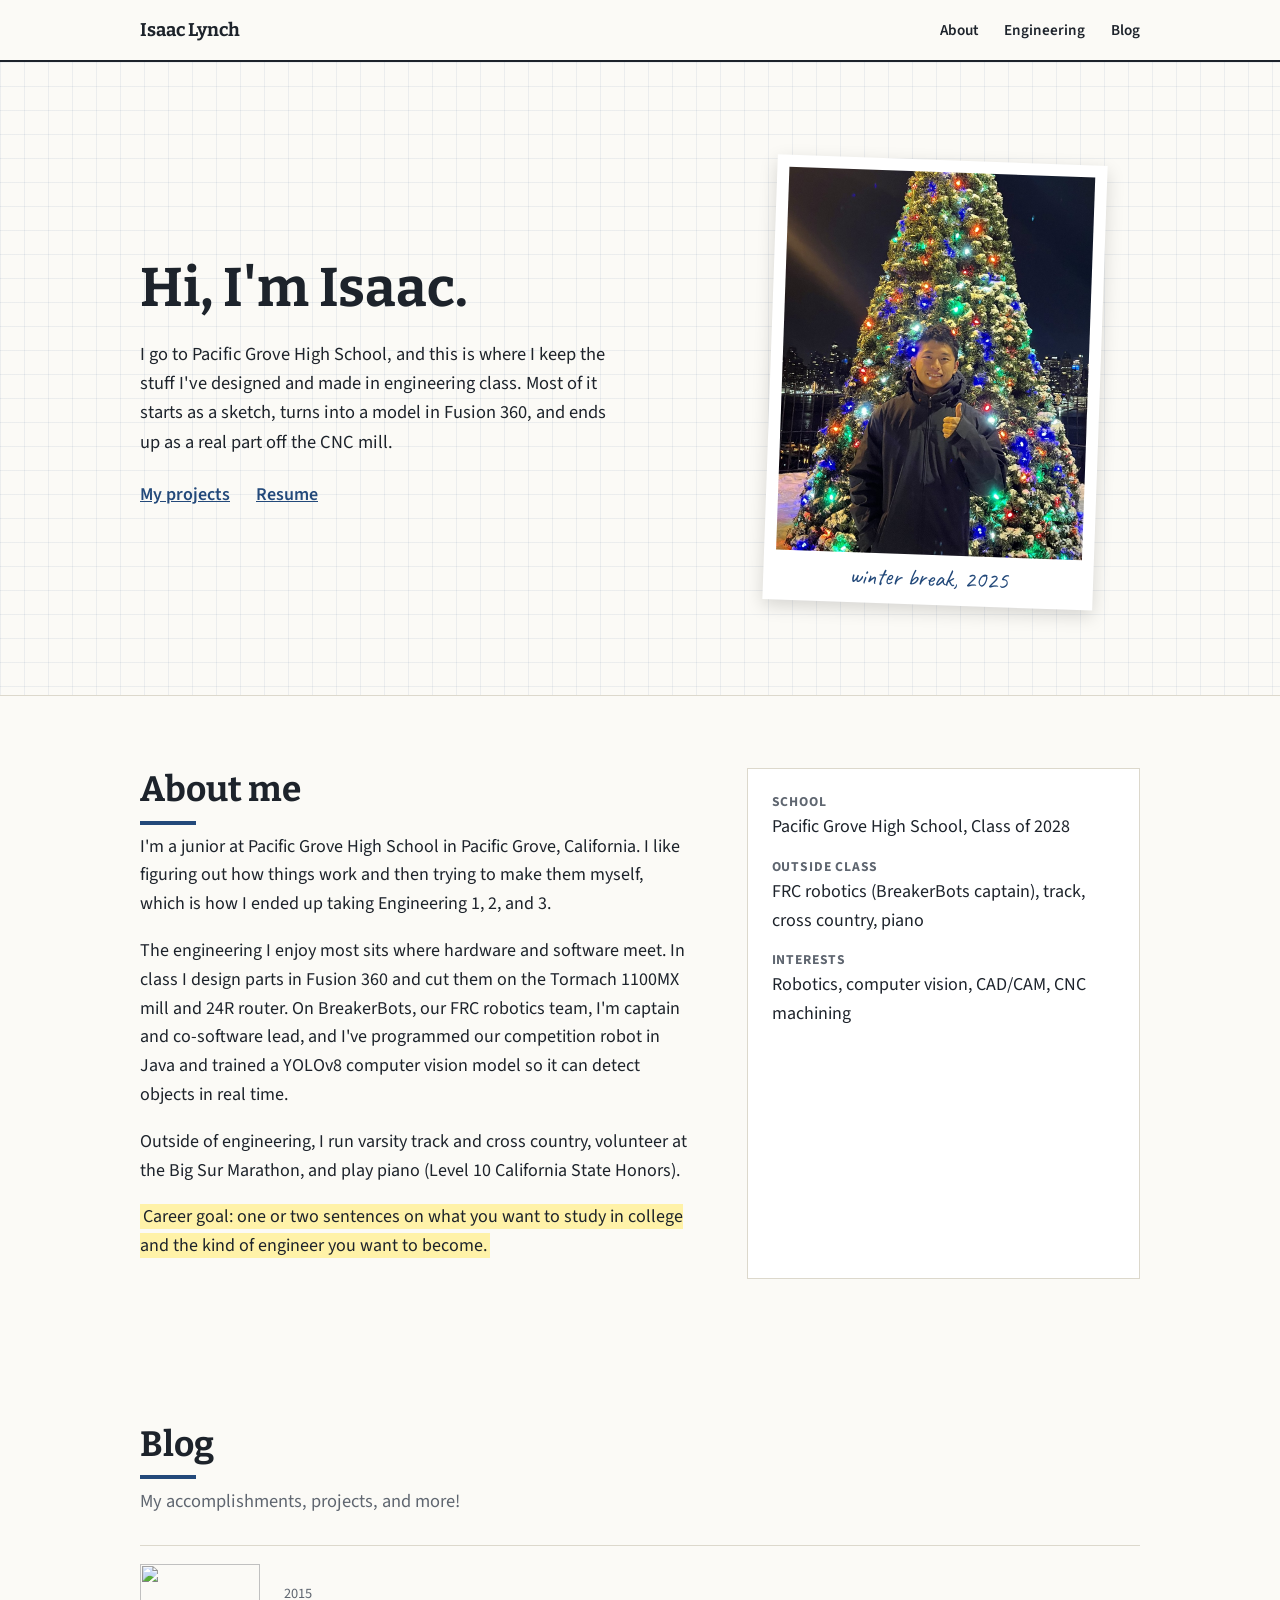
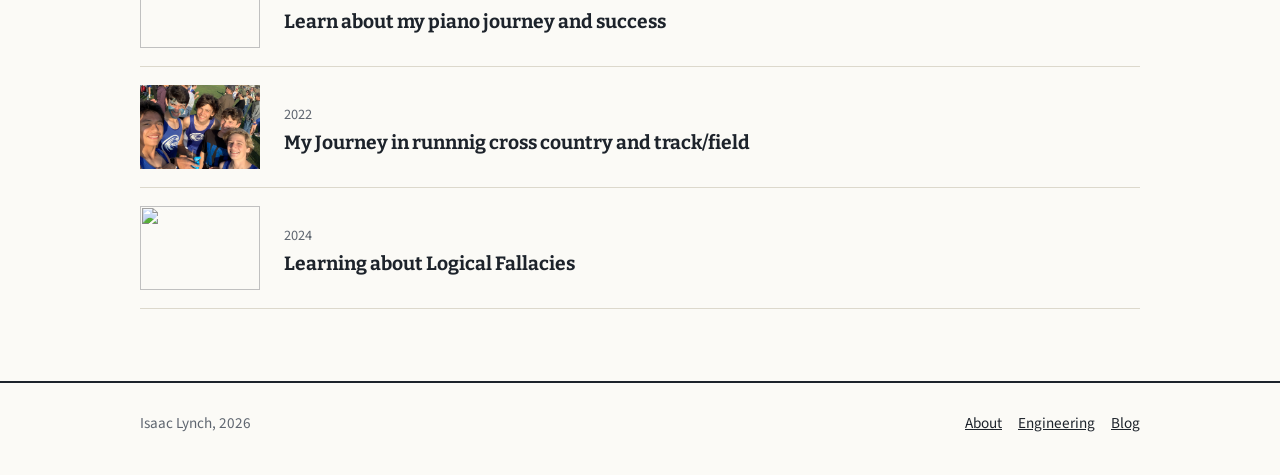
==== commit b9c269fb: "edited pictures in for projects. rough draft for wooden box project done" ====
--- a/index.html
+++ b/index.html
@@ -33,9 +33,8 @@
         </div>
       </div>
       <figure class="polaroid">
-        <!-- swap this for a photo of you at the CNC machine when you have one -->
-        <img src="images/podium.JPG" alt="Isaac on the podium at a cross country meet">
-        <figcaption class="note">me, finally on the podium</figcaption>
+                <img src="images/isaac.jpg" alt="Isaac Lynch">
+        <figcaption class="note">winter break, 2025</figcaption>
       </figure>
     </div>
   </header>
@@ -45,15 +44,18 @@
     <div class="wrap about-grid">
       <div>
         <h2 class="sec-title">About me</h2>
-        <p>I live in Pacific Grove, California. I like figuring out how things work and then trying to make them myself, which is probably why I ended up in engineering class.</p>
-        <p>When I'm not in the shop, I'm usually running. I do cross country and track. I'm also captain and co-software lead of BreakerBots, our FRC robotics team, and I play piano.</p>
-        <p><span class="todo">Add a sentence or two about what kind of engineering you're into and what you want to do after high school.</span></p>
+        <p>I'm a junior at Pacific Grove High School in Pacific Grove, California. I like figuring out how things work and then trying to make them myself, which is how I ended up taking Engineering 1, 2, and 3.</p>
+        <p>The engineering I enjoy most sits where hardware and software meet. In class I design parts in Fusion 360 and cut them on the Tormach 1100MX mill and 24R router. On BreakerBots, our FRC robotics team, I'm captain and co-software lead, and I've programmed our competition robot in Java and trained a YOLOv8 computer vision model so it can detect objects in real time.</p>
+        <p>Outside of engineering, I run varsity track and cross country, volunteer at the Big Sur Marathon, and play piano (Level 10 California State Honors).</p>
+        <p><span class="todo">Career goal: one or two sentences on what you want to study in college and the kind of engineer you want to become.</span></p>
       </div>
       <dl class="facts">
         <dt>School</dt>
         <dd>Pacific Grove High School, Class of 2028</dd>
         <dt>Outside class</dt>
         <dd>FRC robotics (BreakerBots captain), track, cross country, piano</dd>
+        <dt>Interests</dt>
+        <dd>Robotics, computer vision, CAD/CAM, CNC machining</dd>
       </dl>
     </div>
   </section>
--- a/css/site.css
+++ b/css/site.css
@@ -75,10 +75,10 @@
   padding: 12px 12px 14px;
   box-shadow: 0 6px 18px rgba(0,0,0,.15);
   transform: rotate(2deg);
-  max-width: 400px;
+  max-width: 340px;
   justify-self: center;
 }
-.polaroid img { aspect-ratio: 4 / 3; object-fit: cover; width: 100%; }
+.polaroid img { aspect-ratio: 4 / 5; object-fit: cover; width: 100%; }
 .polaroid .note { text-align: center; margin-top: 10px; }
 @media (max-width: 860px) { .hero .wrap { grid-template-columns: 1fr; } .polaroid { transform: rotate(1deg); } }
 
@@ -174,3 +174,12 @@
 footer .wrap { display: flex; justify-content: space-between; flex-wrap: wrap; gap: 12px; }
 footer a { color: var(--ink); margin-left: 16px; }
 footer a:first-child { margin-left: 0; }
+
+/* screenshots: show the whole image instead of cropping */
+.gallery img.screen { object-fit: contain; background: var(--white); border: 1px solid var(--rule); }
+.cad-img { width: 100%; background: var(--white); border: 1px solid var(--rule); padding: 12px; }
+.cam-shots { display: grid; grid-template-columns: 1fr 1fr; gap: 18px; margin: 18px 0 8px; }
+.cam-shots figure { margin: 0; }
+.cam-shots img { width: 100%; background: var(--white); border: 1px solid var(--rule); }
+.cam-shots figcaption { font-size: .9rem; color: var(--gray); margin-top: 6px; }
+@media (max-width: 760px) { .cam-shots { grid-template-columns: 1fr; } }
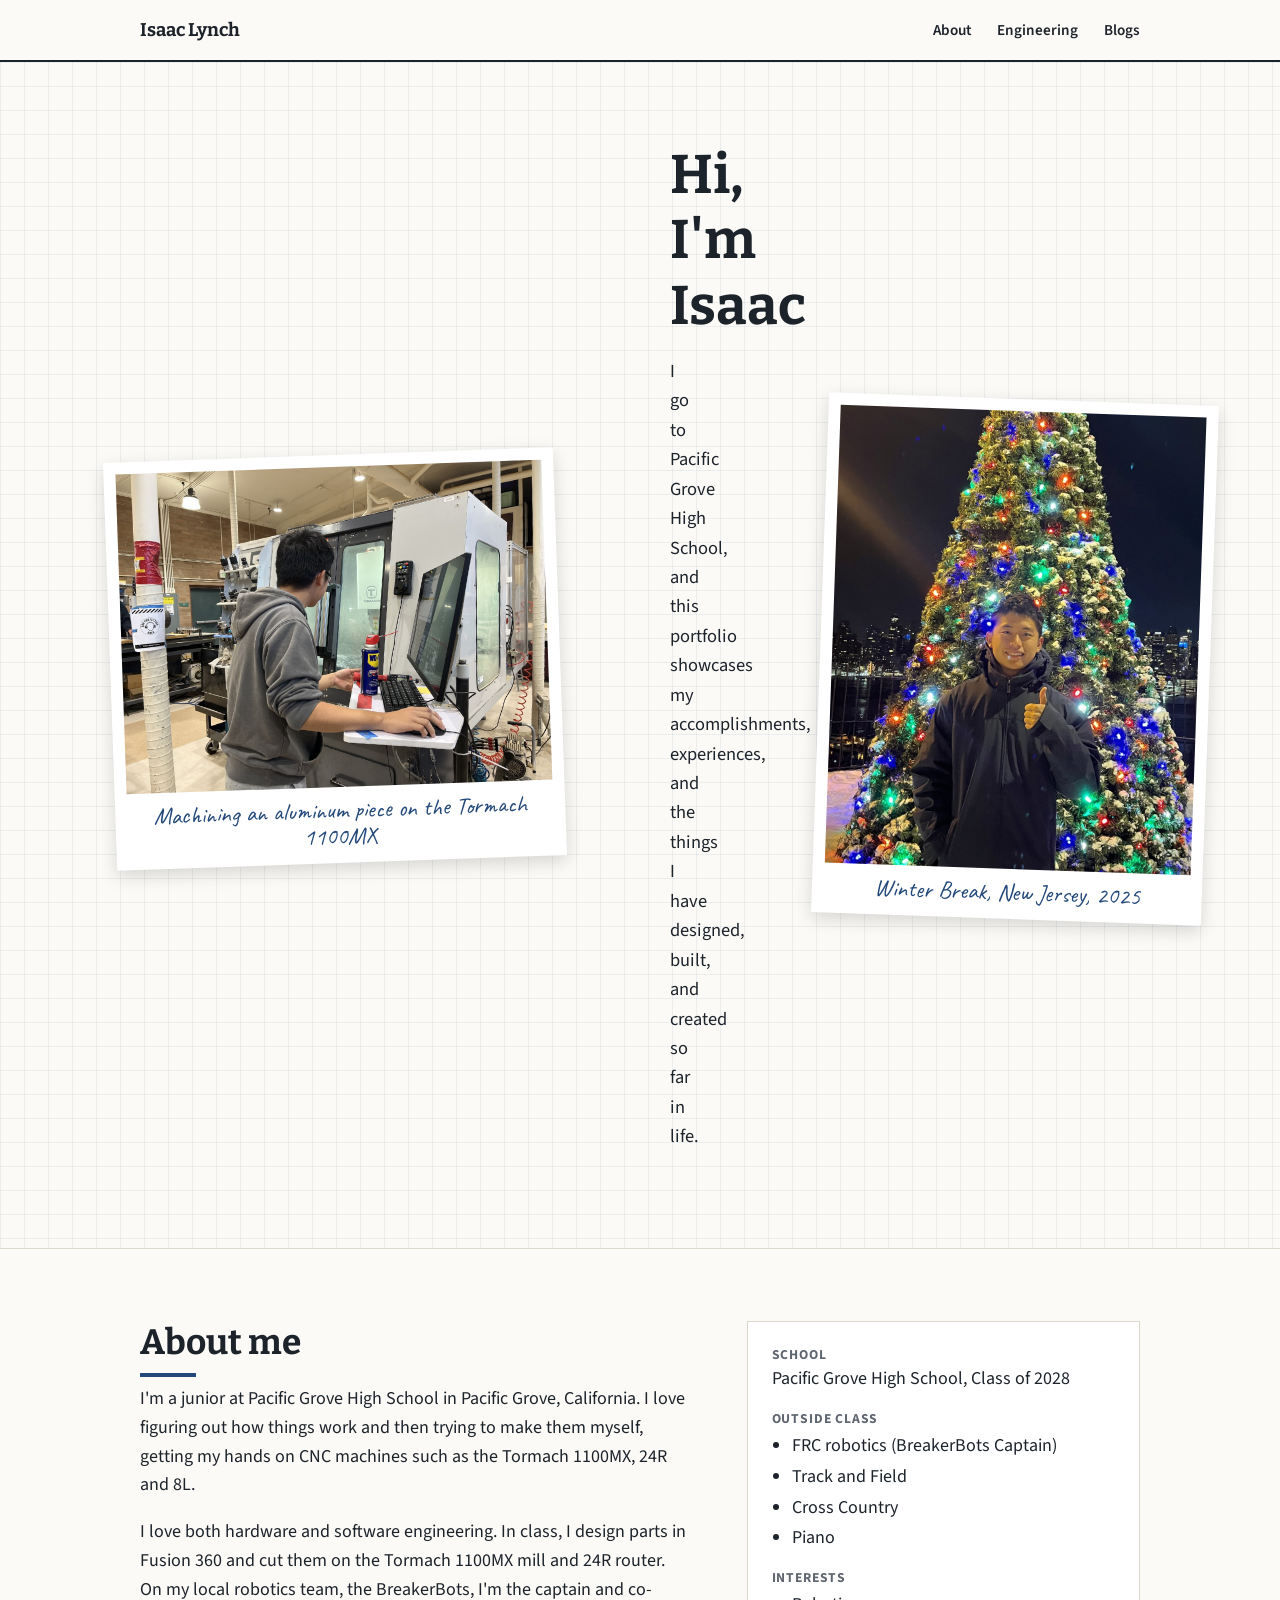
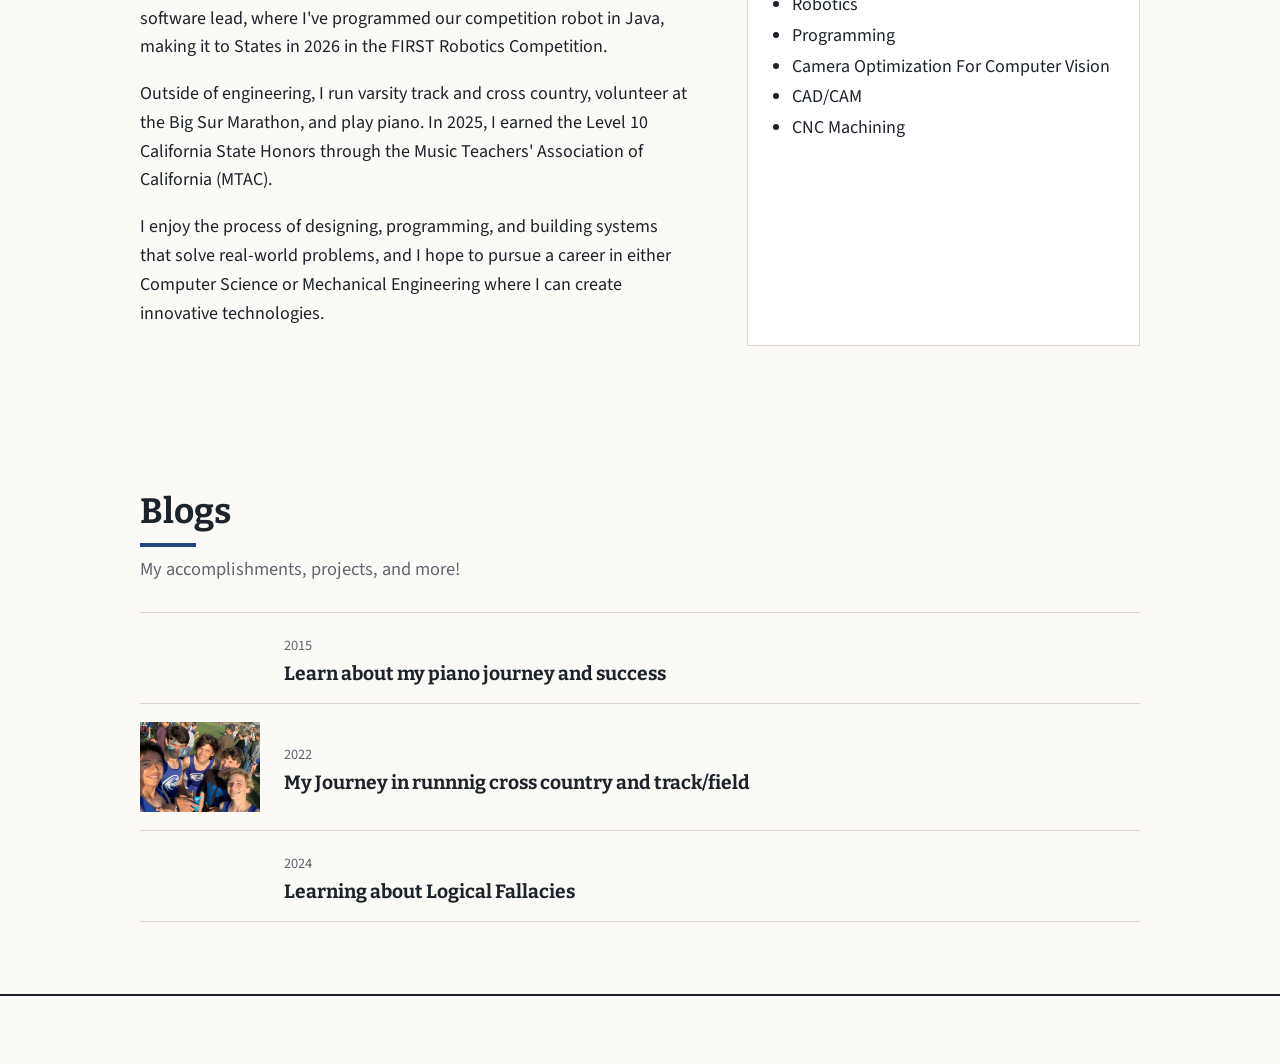
==== commit 6d0688e8: "finished the ocean resin project. Tidied up the about me page" ====
--- a/index.html
+++ b/index.html
@@ -17,24 +17,26 @@
       <ul id="menu">
         <li><a href="#about">About</a></li>
         <li><a href="engineering.html">Engineering</a></li>
-        <li><a href="#blog">Blog</a></li>
+        <li><a href="#blog">Blogs</a></li>
       </ul>
     </div>
   </nav>
 
   <header class="hero">
-    <div class="wrap">
+    <div class="wrap hero-3">
+      <figure class="polaroid polaroid-left">
+        <img src="images/machining.jpg" alt="Isaac running the Tormach 1100MX mill">
+        <figcaption class="note">Machining an aluminum piece on the Tormach 1100MX</figcaption>
+      </figure>
       <div>
-        <h1>Hi, I'm Isaac.</h1>
-        <p>I go to Pacific Grove High School, and this is where I keep the stuff I've designed and made in engineering class. Most of it starts as a sketch, turns into a model in Fusion 360, and ends up as a real part off the CNC mill.</p>
+        <h1>Hi, I'm Isaac</h1>
+        <p>I go to Pacific Grove High School, and this portfolio showcases my accomplishments, experiences, and the things I have designed, built, and created so far in life.</p>
         <div class="links">
-          <a href="engineering.html#projects">My projects</a>
-          <a href="engineering.html#resume">Resume</a>
         </div>
       </div>
       <figure class="polaroid">
                 <img src="images/isaac.jpg" alt="Isaac Lynch">
-        <figcaption class="note">winter break, 2025</figcaption>
+        <figcaption class="note">Winter Break, New Jersey, 2025</figcaption>
       </figure>
     </div>
   </header>
@@ -44,18 +46,18 @@
     <div class="wrap about-grid">
       <div>
         <h2 class="sec-title">About me</h2>
-        <p>I'm a junior at Pacific Grove High School in Pacific Grove, California. I like figuring out how things work and then trying to make them myself, which is how I ended up taking Engineering 1, 2, and 3.</p>
-        <p>The engineering I enjoy most sits where hardware and software meet. In class I design parts in Fusion 360 and cut them on the Tormach 1100MX mill and 24R router. On BreakerBots, our FRC robotics team, I'm captain and co-software lead, and I've programmed our competition robot in Java and trained a YOLOv8 computer vision model so it can detect objects in real time.</p>
-        <p>Outside of engineering, I run varsity track and cross country, volunteer at the Big Sur Marathon, and play piano (Level 10 California State Honors).</p>
-        <p><span class="todo">Career goal: one or two sentences on what you want to study in college and the kind of engineer you want to become.</span></p>
+        <p>I'm a junior at Pacific Grove High School in Pacific Grove, California. I love figuring out how things work and then trying to make them myself, getting my hands on CNC machines such as the Tormach 1100MX, 24R and 8L.</p>
+        <p>I love both hardware and software engineering. In class, I design parts in Fusion 360 and cut them on the Tormach 1100MX mill and 24R router. On my local robotics team, the BreakerBots, I'm the captain and co-software lead, where I've programmed our competition robot in Java, making it to States in 2026 in the FIRST Robotics Competition.</p>
+        <p>Outside of engineering, I run varsity track and cross country, volunteer at the Big Sur Marathon, and play piano. In 2025, I earned the Level 10 California State Honors through the Music Teachers' Association of California (MTAC).</p>
+        <p><span>I enjoy the process of designing, programming, and building systems that solve real-world problems, and I hope to pursue a career in either Computer Science or Mechanical Engineering where I can create innovative technologies.  </span></p>
       </div>
       <dl class="facts">
         <dt>School</dt>
         <dd>Pacific Grove High School, Class of 2028</dd>
         <dt>Outside class</dt>
-        <dd>FRC robotics (BreakerBots captain), track, cross country, piano</dd>
+        <dd><ul class="dd-list"><li>FRC robotics (BreakerBots Captain)</li><li>Track and Field</li><li>Cross Country</li><li>Piano</li></ul></dd>
         <dt>Interests</dt>
-        <dd>Robotics, computer vision, CAD/CAM, CNC machining</dd>
+        <dd><ul class="dd-list"><li>Robotics</li><li>Programming</li><li>Camera Optimization For Computer Vision</li><li>CAD/CAM</li><li>CNC Machining</li></ul></dd>
       </dl>
     </div>
   </section>
@@ -65,7 +67,7 @@
   <!-- BLOG -->
   <section id="blog">
     <div class="wrap">
-      <h2 class="sec-title">Blog</h2>
+      <h2 class="sec-title">Blogs</h2>
       <p class="lead">My accomplishments, projects, and more!</p>
       <ul class="posts">
         <li><a href="blog-1.html"><img src="images/piano.jpeg" alt=""><div><span class="yr">2015</span><h3>Learn about my piano journey and success</h3></div></a></li>
@@ -77,9 +79,6 @@
 
   <footer>
     <div class="wrap">
-      <span>Isaac Lynch, 2026</span>
-      <span><a href="#about">About</a><a href="engineering.html">Engineering</a><a href="#blog">Blog</a></span>
-    </div>
   </footer>
 
 </body>
--- a/css/site.css
+++ b/css/site.css
@@ -183,3 +183,71 @@
 .cam-shots img { width: 100%; background: var(--white); border: 1px solid var(--rule); }
 .cam-shots figcaption { font-size: .9rem; color: var(--gray); margin-top: 6px; }
 @media (max-width: 760px) { .cam-shots { grid-template-columns: 1fr; } }
+
+/* show every image whole: no cropping */
+.polaroid img,
+.gallery img,
+.project-row .pic img,
+.posts img { aspect-ratio: auto; object-fit: contain; height: auto; }
+.project-row .pic { aspect-ratio: auto; display: block; }
+.project-row .pic:not(:has(img)) { aspect-ratio: 16 / 10; display: grid; place-items: center; }
+.gallery { align-items: start; }
+.posts img { width: 120px; max-height: 120px; }
+
+/* two photos side by side at the same height */
+.pair { display: flex; flex-wrap: wrap; gap: 24px; margin-top: 18px; align-items: flex-start; }
+.pair figure { margin: 0; }
+.pair img { height: 320px; width: auto; max-width: 100%; object-fit: contain; }
+.pair figcaption { font-size: .9rem; color: var(--gray); margin-top: 6px; }
+@media (max-width: 600px) { .pair img { height: auto; width: 100%; } }
+
+.dd-list { margin: 2px 0 0; padding-left: 20px; }
+.dd-list li { margin-bottom: 2px; }
+
+/* second polaroid in About */
+.about-side { display: flex; flex-direction: column; gap: 32px; }
+.polaroid-left { transform: rotate(-2deg); max-width: 420px; }
+.polaroid-left img { aspect-ratio: auto; }
+
+/* hero with a photo on each side of the intro */
+.hero .wrap.hero-3 { grid-template-columns: 1fr 1.2fr 1fr; gap: 40px; }
+.hero-3 .polaroid { max-width: 340px; }
+@media (max-width: 960px) { .hero .wrap.hero-3 { grid-template-columns: 1fr; } }
+
+/* wider hero so the machining photo can be bigger and sit further left */
+.hero .wrap.hero-3 { max-width: 1400px; grid-template-columns: 1.5fr 1.1fr 0.9fr; gap: 48px; }
+.hero-3 .polaroid-left { max-width: 560px; width: 100%; justify-self: start; }
+@media (max-width: 960px) { .hero .wrap.hero-3 { grid-template-columns: 1fr; } .hero-3 .polaroid-left { justify-self: center; } }
+
+/* machining photo: 450px wide, pushed to the left edge of the screen */
+.hero .wrap.hero-3 { max-width: none; padding-left: 24px; padding-right: 40px; grid-template-columns: 450px 1fr 360px; }
+.hero-3 .polaroid-left { width: 450px; max-width: 450px; justify-self: start; }
+@media (max-width: 1100px) {
+  .hero .wrap.hero-3 { grid-template-columns: 1fr; padding: 0 20px; }
+  .hero-3 .polaroid-left { width: 100%; justify-self: center; }
+}
+
+/* FINAL hero layout:
+   intro text + Christmas photo keep their original sizes and spacing (56px gap);
+   machining photo (450px) sits to the left with the same 56px gap */
+.hero .wrap.hero-3 {
+  max-width: none;
+  padding: 0 24px;
+  grid-template-columns: 450px minmax(0, 534px) minmax(0, 410px);
+  gap: 56px;
+  justify-content: center;
+}
+.hero-3 .polaroid-left { width: 450px; max-width: 450px; justify-self: start; }
+.hero-3 .polaroid:not(.polaroid-left) { max-width: 340px; justify-self: center; }
+@media (max-width: 1300px) {
+  .hero .wrap.hero-3 { grid-template-columns: 1fr; max-width: 1040px; padding: 0 20px; }
+  .hero-3 .polaroid-left { width: 100%; justify-self: center; }
+}
+
+/* equal white gap on both sides of the intro text */
+.hero .wrap.hero-3 { grid-template-columns: 450px minmax(0, 534px) 340px; column-gap: 110px; }
+.hero-3 .polaroid:not(.polaroid-left) { justify-self: start; }
+
+/* winter break photo a little larger */
+.hero .wrap.hero-3 { grid-template-columns: 450px minmax(0, 534px) 390px; }
+.hero-3 .polaroid:not(.polaroid-left) { max-width: 390px; width: 100%; }
